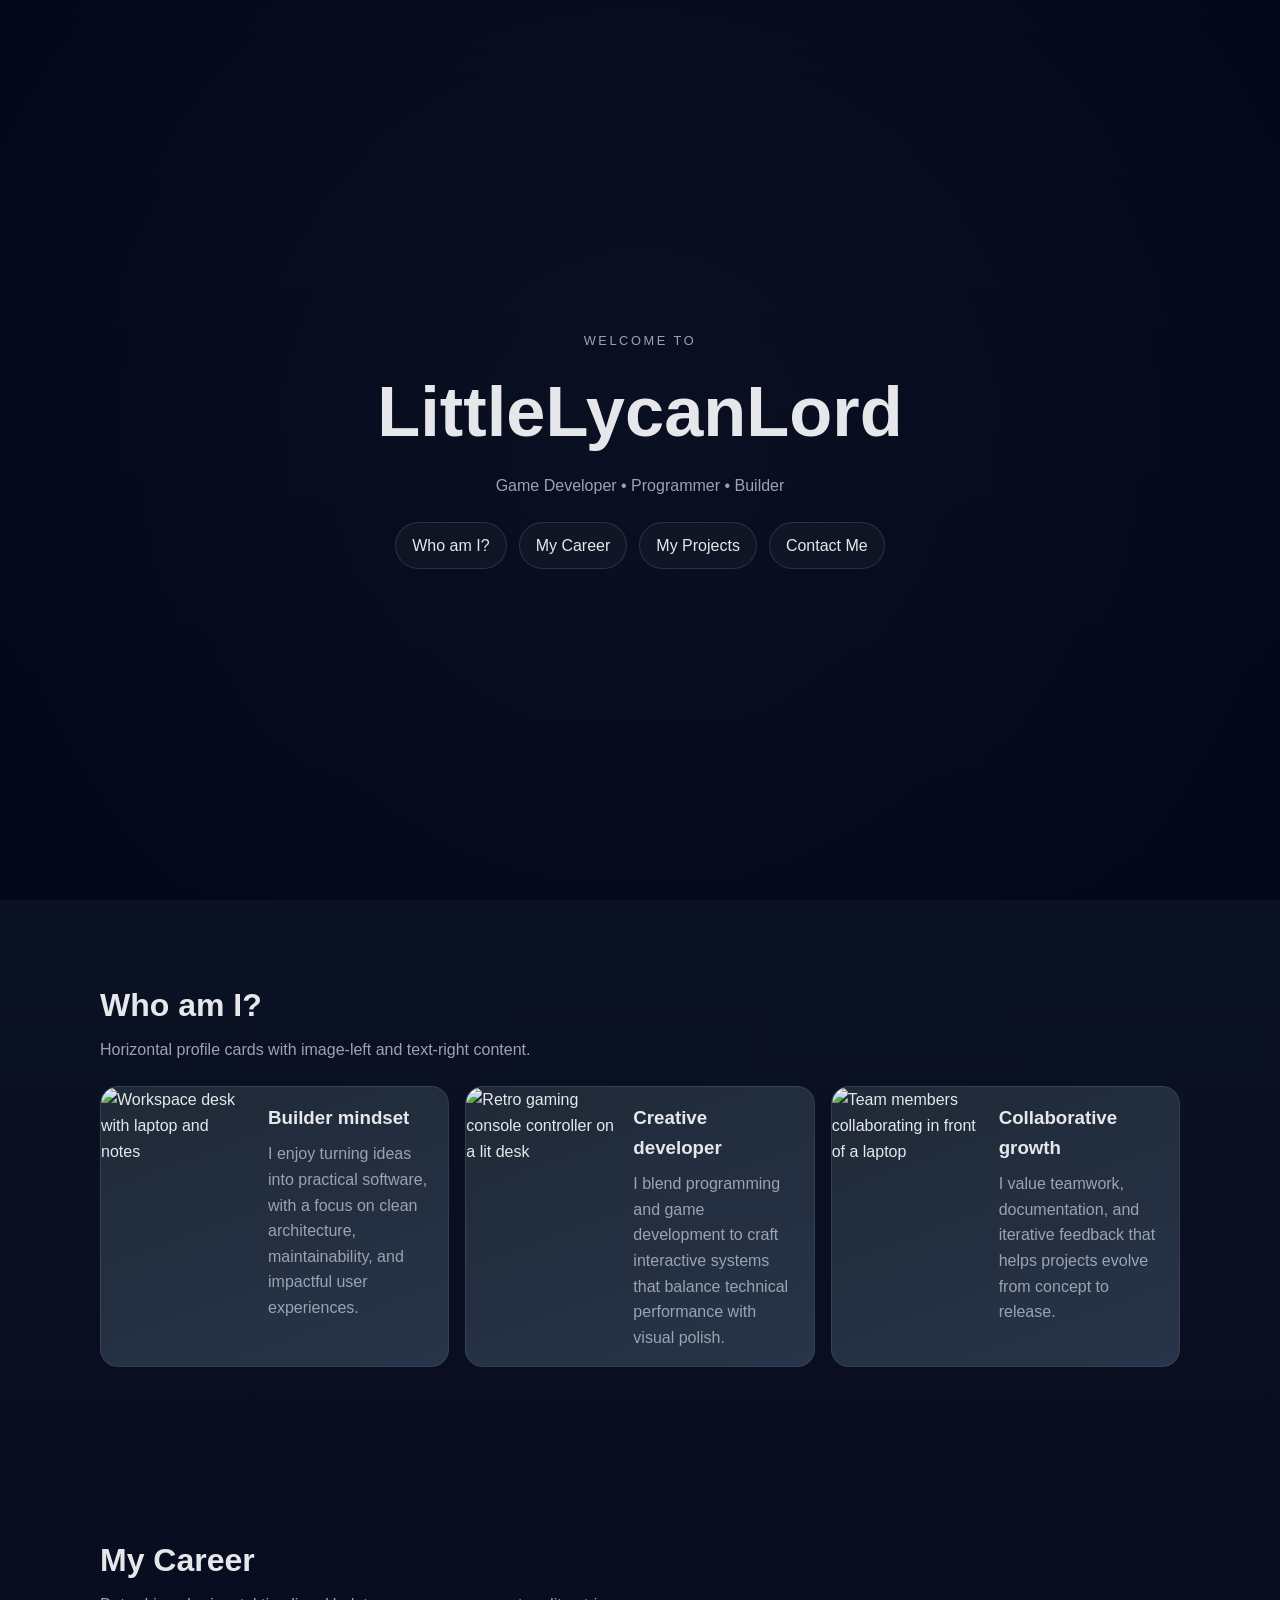
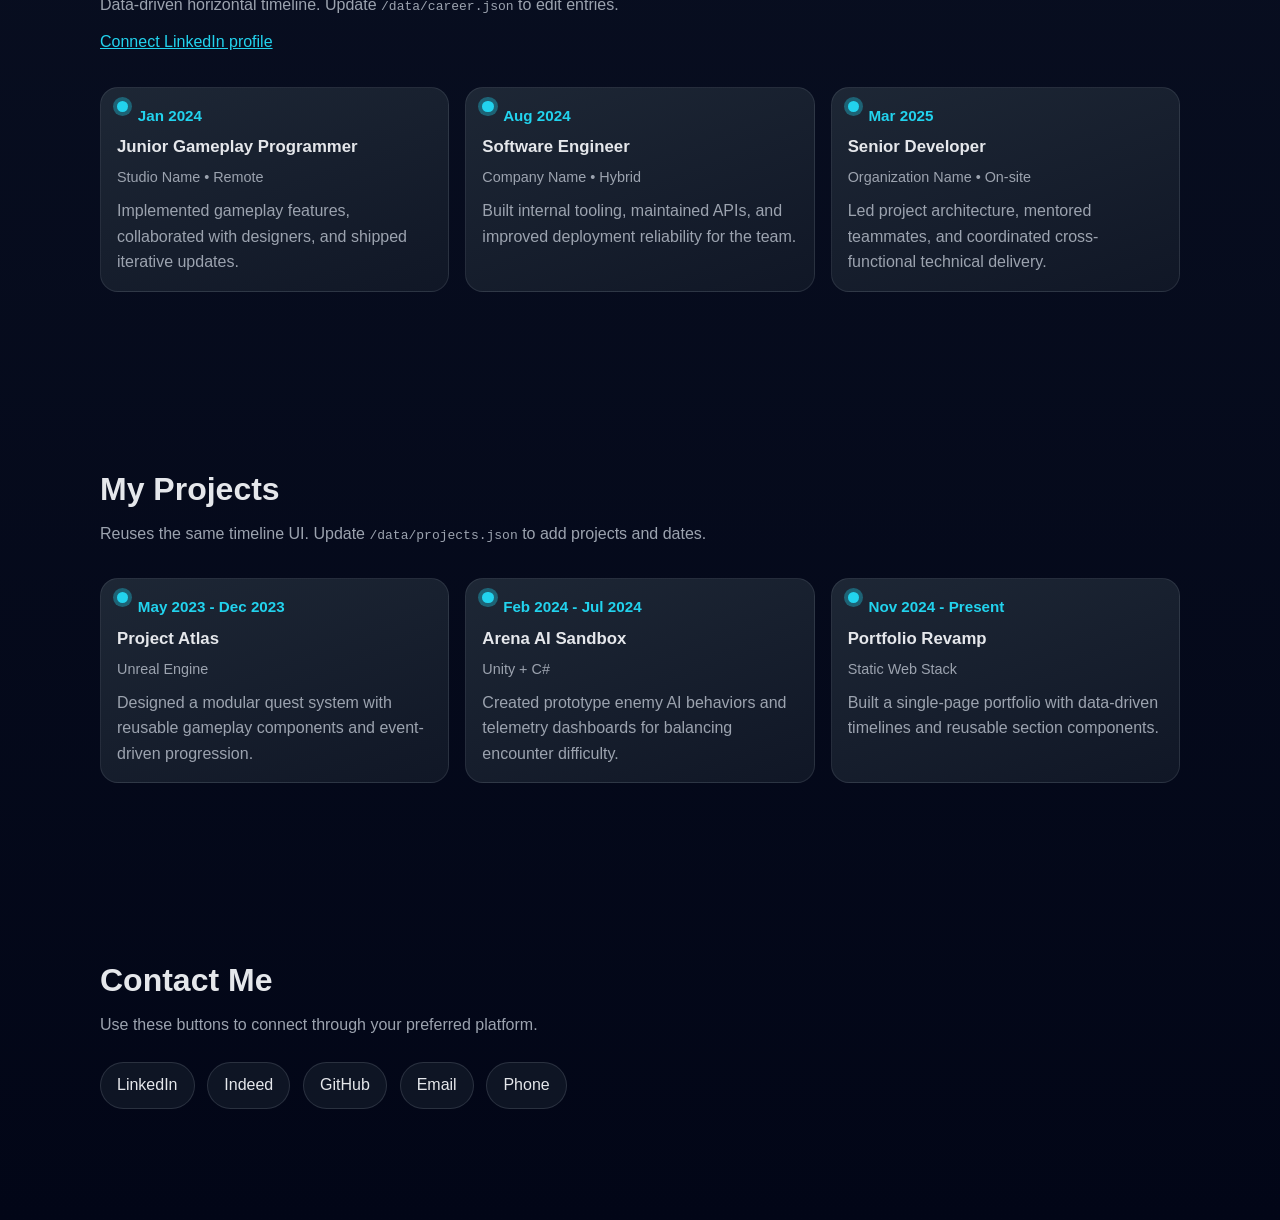
==== index.html @ 2fd3f486 "feat: add single-page portfolio template with timelines Co-authored-by: LittleLycanLord <61232133+Li" ====
<!DOCTYPE html>
<html lang="en">
  <head>
    <meta charset="UTF-8" />
    <meta name="viewport" content="width=device-width, initial-scale=1.0" />
    <meta
      name="description"
      content="Single-page portfolio template for LittleLycanLord."
    />
    <title>LittleLycanLord | Portfolio</title>
    <link rel="stylesheet" href="styles.css" />
  </head>
  <body>
    <a class="skip-link" href="#home">Skip to main content</a>

    <header id="home" class="hero section">
      <div class="hero__overlay"></div>
      <div class="hero__content">
        <p class="hero__intro">Welcome to</p>
        <h1 class="hero__name">LittleLycanLord</h1>
        <p class="hero__tagline">Game Developer • Programmer • Builder</p>
        <nav class="hero__nav" aria-label="Section navigation">
          <a href="#about">Who am I?</a>
          <a href="#career">My Career</a>
          <a href="#projects">My Projects</a>
          <a href="#contact">Contact Me</a>
        </nav>
      </div>
    </header>

    <main>
      <section id="about" class="section">
        <div class="section__heading">
          <h2>Who am I?</h2>
          <p>Horizontal profile cards with image-left and text-right content.</p>
        </div>

        <div class="about-ribbon" aria-label="About me cards">
          <article class="about-card">
            <img
              src="https://images.unsplash.com/photo-1519389950473-47ba0277781c?auto=format&fit=crop&w=800&q=80"
              alt="Workspace desk with laptop and notes"
              loading="lazy"
            />
            <div>
              <h3>Builder mindset</h3>
              <p>
                I enjoy turning ideas into practical software, with a focus on clean
                architecture, maintainability, and impactful user experiences.
              </p>
            </div>
          </article>

          <article class="about-card">
            <img
              src="https://images.unsplash.com/photo-1550745165-9bc0b252726f?auto=format&fit=crop&w=800&q=80"
              alt="Retro gaming console controller on a lit desk"
              loading="lazy"
            />
            <div>
              <h3>Creative developer</h3>
              <p>
                I blend programming and game development to craft interactive systems
                that balance technical performance with visual polish.
              </p>
            </div>
          </article>

          <article class="about-card">
            <img
              src="https://images.unsplash.com/photo-1521737604893-d14cc237f11d?auto=format&fit=crop&w=800&q=80"
              alt="Team members collaborating in front of a laptop"
              loading="lazy"
            />
            <div>
              <h3>Collaborative growth</h3>
              <p>
                I value teamwork, documentation, and iterative feedback that helps
                projects evolve from concept to release.
              </p>
            </div>
          </article>
        </div>
      </section>

      <section id="career" class="section">
        <div class="section__heading">
          <h2>My Career</h2>
          <p>
            Data-driven horizontal timeline. Update
            <code>/data/career.json</code> to edit entries.
          </p>
          <a class="inline-link" href="https://www.linkedin.com/" target="_blank" rel="noopener noreferrer"
            >Connect LinkedIn profile</a
          >
        </div>
        <div
          id="careerTimeline"
          class="timeline"
          role="list"
          aria-label="Career timeline"
        ></div>
      </section>

      <section id="projects" class="section">
        <div class="section__heading">
          <h2>My Projects</h2>
          <p>
            Reuses the same timeline UI. Update
            <code>/data/projects.json</code> to add projects and dates.
          </p>
        </div>
        <div
          id="projectsTimeline"
          class="timeline"
          role="list"
          aria-label="Projects timeline"
        ></div>
      </section>

      <section id="contact" class="section section--contact">
        <div class="section__heading">
          <h2>Contact Me</h2>
          <p>Use these buttons to connect through your preferred platform.</p>
        </div>
        <div class="contact-grid">
          <a href="https://www.linkedin.com/" target="_blank" rel="noopener noreferrer">LinkedIn</a>
          <a href="https://www.indeed.com/" target="_blank" rel="noopener noreferrer">Indeed</a>
          <a href="https://github.com/" target="_blank" rel="noopener noreferrer">GitHub</a>
          <a href="mailto:you@example.com">Email</a>
          <a href="tel:+10000000000">Phone</a>
        </div>
      </section>
    </main>

    <button id="backToTop" class="back-to-top" aria-label="Back to top">
      ↑
    </button>

    <script src="script.js" defer></script>
  </body>
</html>
---- styles.css ----
/* Base tokens and reset */
:root {
  --bg: #0f172a;
  --bg-soft: #111827;
  --surface: #1f2937;
  --surface-soft: #273449;
  --text: #e5e7eb;
  --text-muted: #9ca3af;
  --accent: #22d3ee;
  --accent-strong: #06b6d4;
  --ring: rgba(34, 211, 238, 0.35);
  --radius: 18px;
  --max-width: 1080px;
}

* {
  box-sizing: border-box;
}

html {
  scroll-behavior: smooth;
}

body {
  margin: 0;
  font-family: "Inter", "Segoe UI", Roboto, Helvetica, Arial, sans-serif;
  background: linear-gradient(180deg, var(--bg) 0%, #020617 100%);
  color: var(--text);
  line-height: 1.6;
}

.skip-link {
  position: absolute;
  left: -9999px;
}

.skip-link:focus {
  left: 1rem;
  top: 1rem;
  z-index: 2000;
  background: var(--text);
  color: #000;
  padding: 0.5rem 0.75rem;
  border-radius: 0.5rem;
}

/* Section shell */
.section {
  width: min(100% - 2rem, var(--max-width));
  margin-inline: auto;
  padding: 5rem 0;
}

.section__heading {
  margin-bottom: 1.5rem;
}

.section__heading h2 {
  margin: 0 0 0.35rem;
  font-size: clamp(1.75rem, 2.5vw, 2.2rem);
}

.section__heading p {
  margin: 0;
  color: var(--text-muted);
}

.inline-link {
  display: inline-block;
  margin-top: 0.7rem;
  color: var(--accent);
}

/* Home / banner */
.hero {
  min-height: 100vh;
  width: 100%;
  max-width: none;
  position: relative;
  display: grid;
  place-items: center;
  text-align: center;
  padding: 0;
  isolation: isolate;
  overflow: hidden;
}

.hero::before {
  content: "";
  position: absolute;
  inset: 0;
  background: url("https://images.unsplash.com/photo-1518773553398-650c184e0bb3?auto=format&fit=crop&w=1920&q=80")
    center/cover no-repeat;
  transform: scale(1.05);
}

.hero__overlay {
  position: absolute;
  inset: 0;
  background: radial-gradient(circle at center, rgba(2, 6, 23, 0.3), rgba(2, 6, 23, 0.9));
}

.hero__content {
  position: relative;
  z-index: 1;
  padding: 2rem;
}

.hero__intro {
  margin: 0;
  color: var(--text-muted);
  text-transform: uppercase;
  letter-spacing: 0.2em;
  font-size: 0.8rem;
}

.hero__name {
  margin: 0.3rem 0 0.25rem;
  font-size: clamp(2.5rem, 6vw, 4.4rem);
}

.hero__tagline {
  margin: 0 0 1.5rem;
  color: var(--text-muted);
}

.hero__nav {
  display: flex;
  flex-wrap: wrap;
  justify-content: center;
  gap: 0.75rem;
}

.hero__nav a,
.contact-grid a {
  text-decoration: none;
  color: var(--text);
  background: rgba(17, 24, 39, 0.85);
  border: 1px solid rgba(156, 163, 175, 0.2);
  border-radius: 999px;
  padding: 0.6rem 1rem;
  transition: 180ms ease;
}

.hero__nav a:hover,
.hero__nav a:focus-visible,
.contact-grid a:hover,
.contact-grid a:focus-visible {
  border-color: var(--accent);
  transform: translateY(-1px);
  box-shadow: 0 0 0 4px var(--ring);
  outline: none;
}

/* Horizontal ribbon cards */
.about-ribbon {
  display: grid;
  grid-auto-flow: column;
  grid-auto-columns: minmax(280px, 1fr);
  gap: 1rem;
  overflow-x: auto;
  padding-bottom: 0.5rem;
  scroll-snap-type: x mandatory;
}

.about-card {
  scroll-snap-align: start;
  display: grid;
  grid-template-columns: 1fr 1.3fr;
  min-height: 220px;
  background: linear-gradient(160deg, var(--surface), var(--surface-soft));
  border-radius: var(--radius);
  border: 1px solid rgba(156, 163, 175, 0.15);
  overflow: hidden;
}

.about-card img {
  width: 100%;
  height: 100%;
  object-fit: cover;
}

.about-card div {
  padding: 1rem;
}

.about-card h3 {
  margin: 0 0 0.5rem;
}

.about-card p {
  margin: 0;
  color: var(--text-muted);
}

/* Shared timeline */
.timeline {
  display: grid;
  grid-auto-flow: column;
  grid-auto-columns: minmax(240px, 1fr);
  gap: 1rem;
  overflow-x: auto;
  padding: 0.5rem 0 0.75rem;
}

.timeline-item {
  position: relative;
  background: linear-gradient(160deg, rgba(31, 41, 55, 0.95), rgba(17, 24, 39, 0.95));
  border: 1px solid rgba(156, 163, 175, 0.15);
  border-radius: var(--radius);
  padding: 1rem;
}

.timeline-item::before {
  content: "";
  position: absolute;
  left: 1rem;
  top: 0.8rem;
  width: 0.7rem;
  height: 0.7rem;
  border-radius: 50%;
  background: var(--accent);
  box-shadow: 0 0 0 4px var(--ring);
}

.timeline-date {
  color: var(--accent);
  margin: 0 0 0.4rem;
  padding-left: 1.3rem;
  font-weight: 600;
  font-size: 0.95rem;
}

.timeline-title {
  margin: 0;
  font-size: 1.05rem;
}

.timeline-subtitle {
  margin: 0.3rem 0 0.55rem;
  color: var(--text-muted);
  font-size: 0.9rem;
}

.timeline-description {
  margin: 0;
  color: var(--text-muted);
}

/* Contact */
.section--contact {
  padding-bottom: 7rem;
}

.contact-grid {
  display: flex;
  flex-wrap: wrap;
  gap: 0.8rem;
}

/* Floating back-to-top button */
.back-to-top {
  position: fixed;
  right: 1.2rem;
  bottom: 1.2rem;
  width: 2.8rem;
  height: 2.8rem;
  border: 0;
  border-radius: 999px;
  background: var(--accent);
  color: #06202b;
  font-size: 1.2rem;
  font-weight: 700;
  cursor: pointer;
  display: none;
  box-shadow: 0 8px 22px rgba(0, 0, 0, 0.35);
}

.back-to-top.is-visible {
  display: inline-grid;
  place-items: center;
}

.back-to-top:focus-visible {
  outline: 3px solid var(--text);
  outline-offset: 2px;
}

@media (max-width: 700px) {
  .about-card {
    grid-template-columns: 1fr;
  }

  .about-card img {
    max-height: 160px;
  }
}
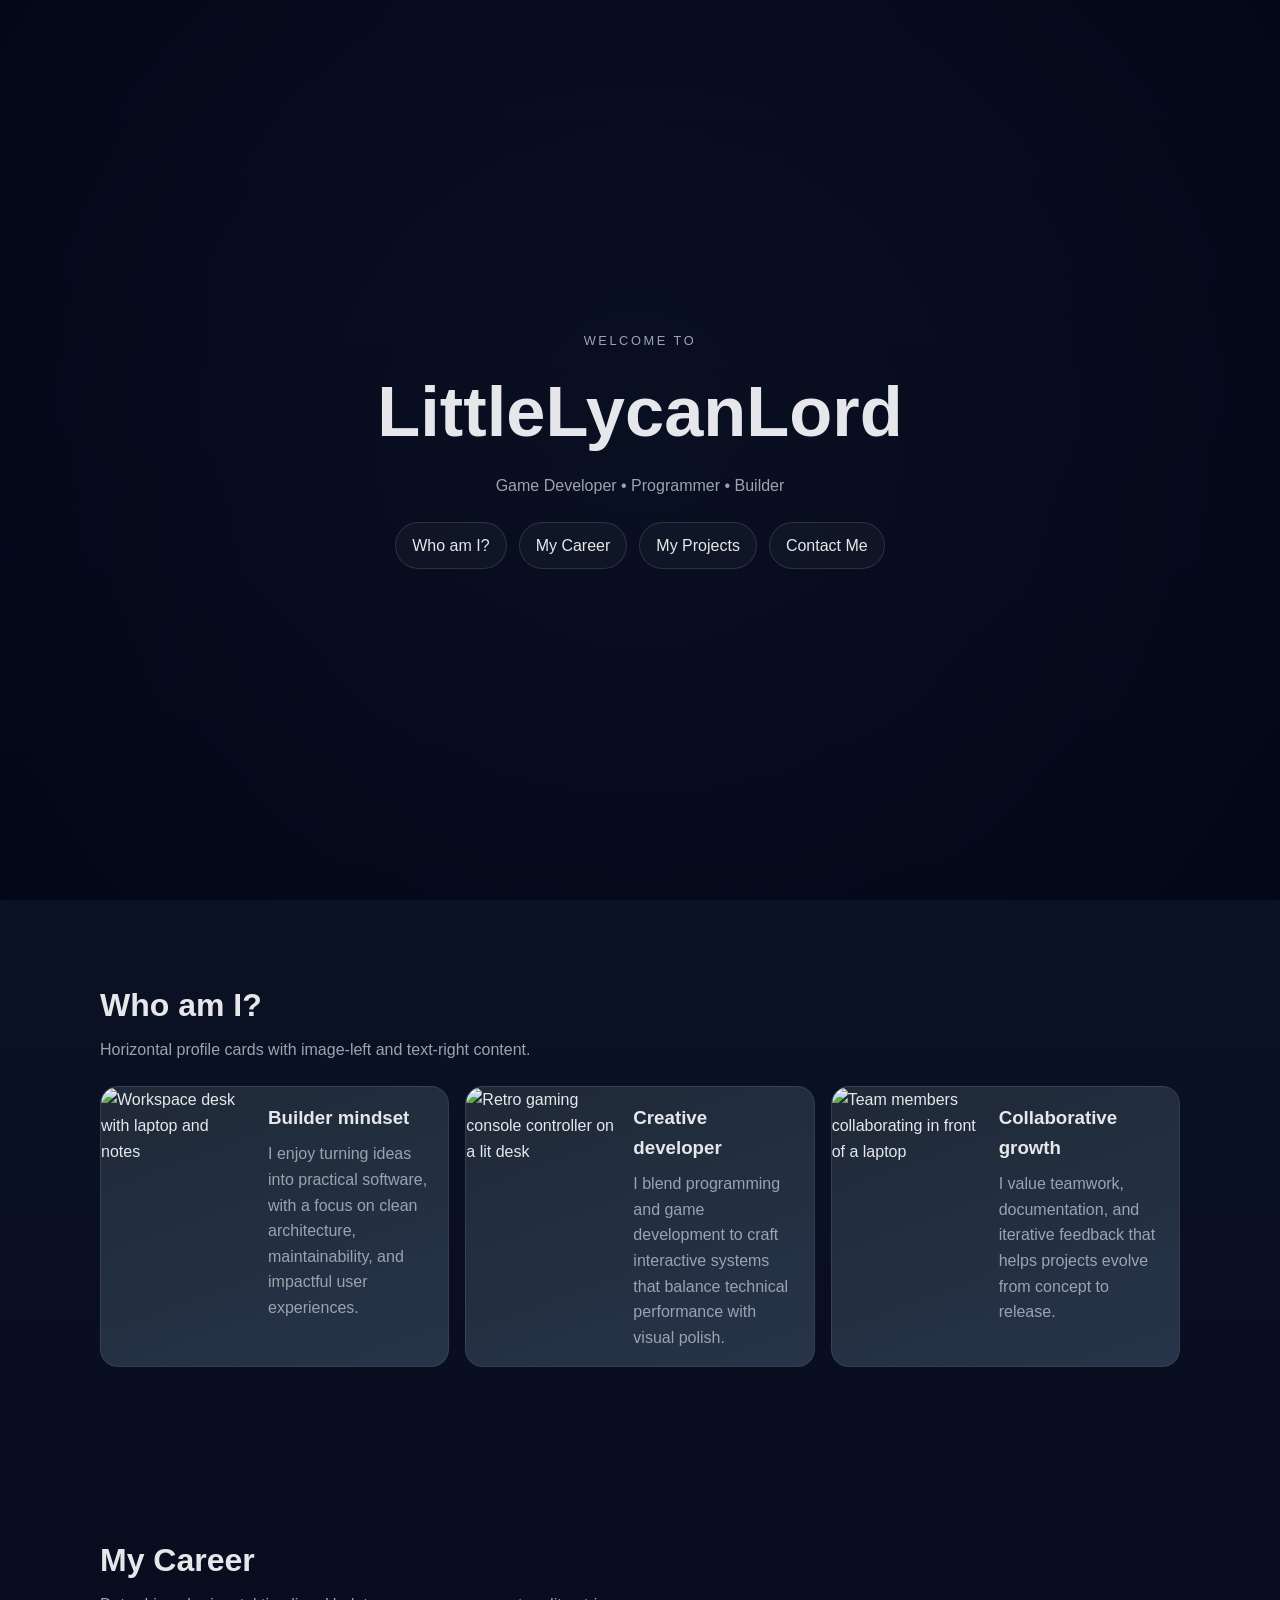
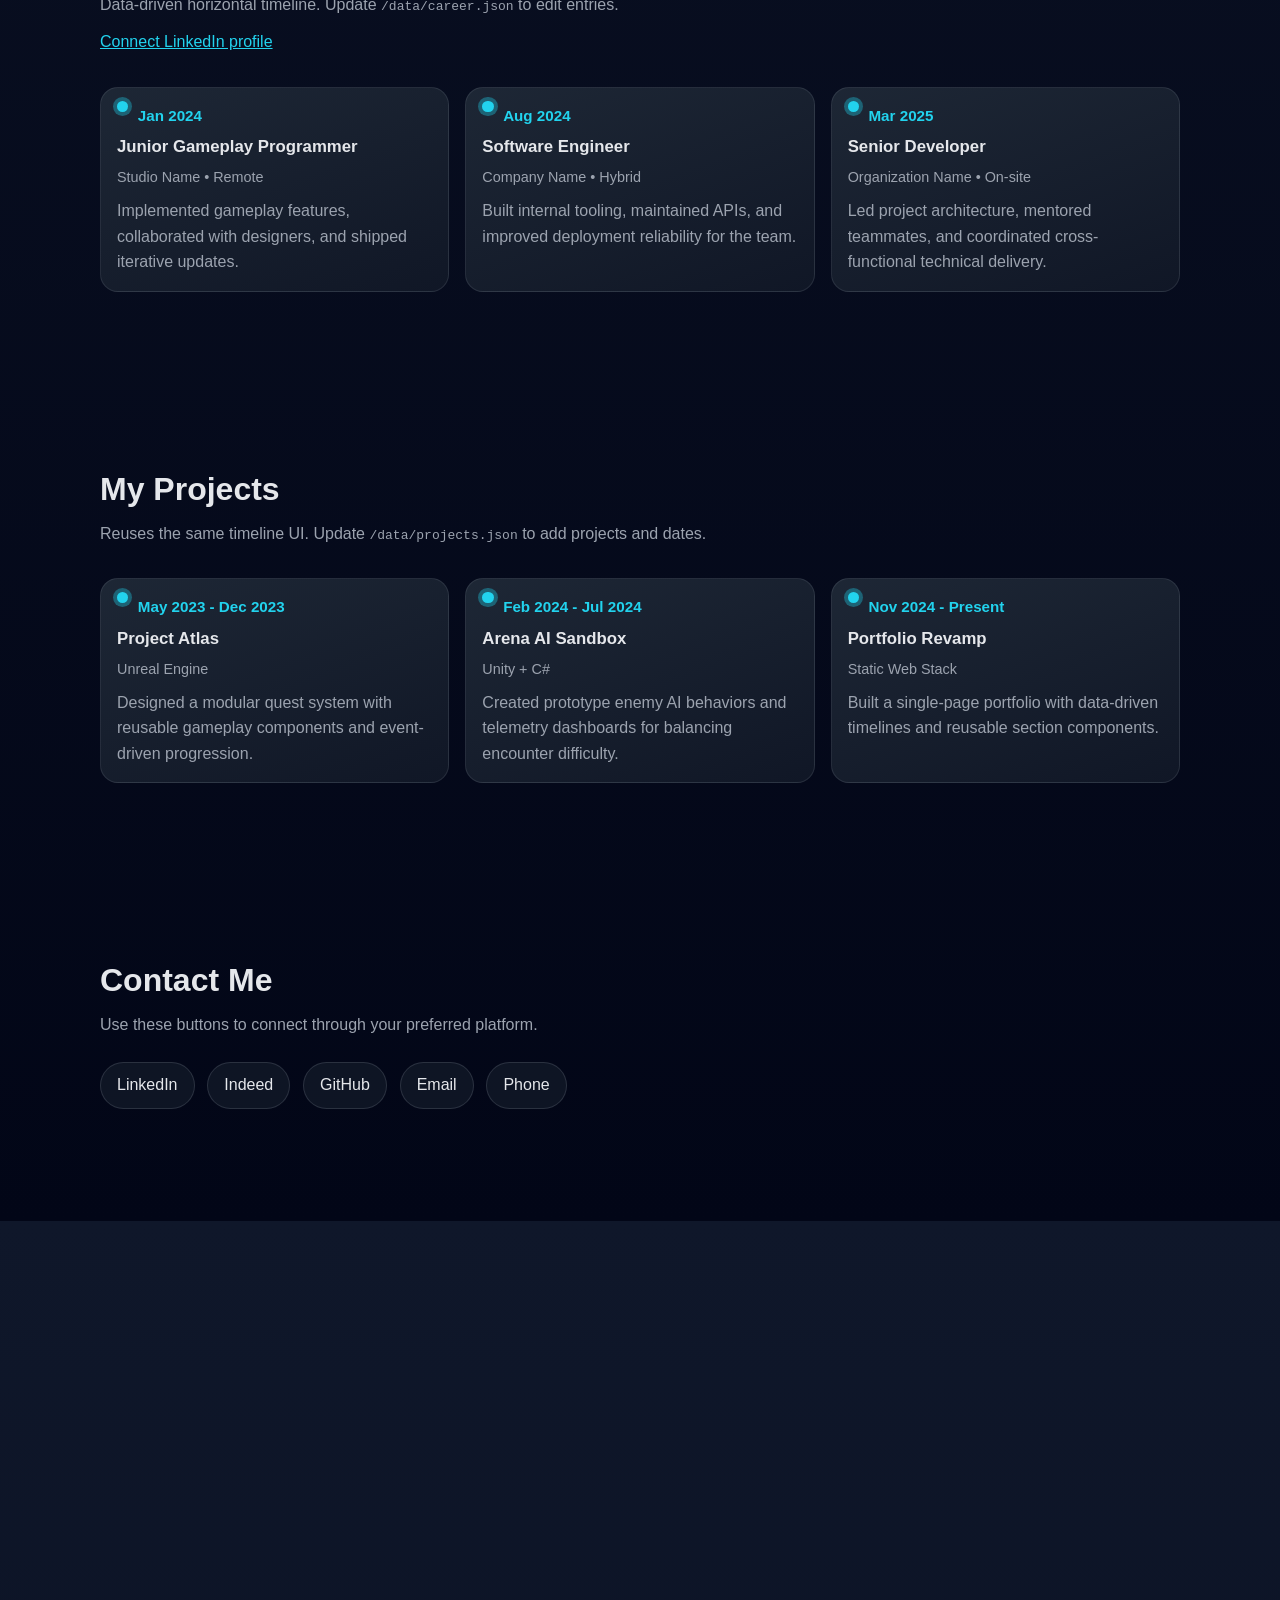
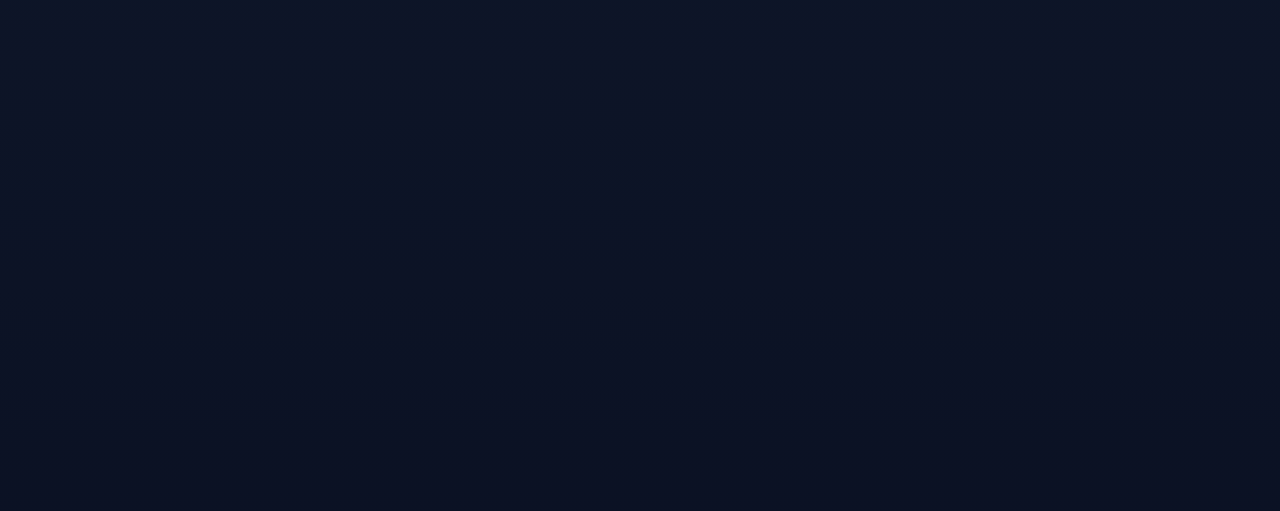
==== commit 18c1bc47: "Lightbox Implementation #0.1" ====
--- a/index.html
+++ b/index.html
@@ -137,6 +137,17 @@
       ↑
     </button>
 
+    <dialog id="lightbox" class="lightbox" aria-modal="true" role="dialog">
+      <div class="lightbox__inner" role="document">
+        <button class="lightbox__close" aria-label="Close (Esc)">×</button>
+        <button class="lightbox__nav lightbox__nav--prev" aria-label="Previous image">‹</button>
+        <div class="lightbox__stage">
+          <img src="" alt="" class="lightbox__img" />
+        </div>
+        <button class="lightbox__nav lightbox__nav--next" aria-label="Next image">›</button>
+      </div>
+    </dialog>
+
     <script src="script.js" defer></script>
   </body>
 </html>
--- a/styles.css
+++ b/styles.css
@@ -295,3 +295,112 @@
     max-height: 160px;
   }
 }
+
+/* Lightbox dialog */
+.lightbox {
+  border: none;
+  padding: 0;
+  background: transparent;
+  display: grid;
+  place-items: center;
+  width: 100%;
+  max-width: 100vw;
+  height: 100%;
+  transition: opacity 220ms ease, transform 220ms ease;
+  opacity: 0;
+  transform: scale(0.98);
+}
+
+/* Dialog open state uses attribute selectors */
+.lightbox[open] {
+  opacity: 1;
+  transform: scale(1);
+}
+
+.lightbox::backdrop {
+  background: rgba(0, 0, 0, 0.72);
+  backdrop-filter: blur(6px);
+}
+
+.lightbox__inner {
+  position: relative;
+  width: min(90vw, 1100px);
+  max-height: 86vh;
+  padding: 0.75rem;
+  display: grid;
+  grid-template-columns: 56px 1fr 56px;
+  align-items: center;
+  gap: 0.5rem;
+  background: linear-gradient(180deg, rgba(6, 8, 14, 0.65), rgba(8, 12, 18, 0.85));
+  border-radius: 12px;
+  box-shadow: 0 18px 60px rgba(2, 6, 23, 0.7);
+}
+
+.lightbox__stage {
+  grid-column: 2/3;
+  display: grid;
+  place-items: center;
+  overflow: hidden;
+}
+
+.lightbox__img {
+  max-width: 100%;
+  max-height: 82vh;
+  object-fit: contain;
+  border-radius: 6px;
+  transition: opacity 200ms ease, transform 200ms ease;
+  transform-origin: center center;
+}
+
+/* Navigation & close buttons */
+.lightbox__nav,
+.lightbox__close {
+  background: rgba(0, 0, 0, 0.5);
+  color: var(--text);
+  border: 1px solid rgba(255,255,255,0.06);
+  width: 44px;
+  height: 44px;
+  border-radius: 8px;
+  display: inline-grid;
+  place-items: center;
+  cursor: pointer;
+  font-size: 1.6rem;
+}
+
+.lightbox__close {
+  position: absolute;
+  right: 0.75rem;
+  top: 0.5rem;
+  width: 36px;
+  height: 36px;
+  z-index: 2;
+  grid-column: 3/4;
+}
+
+.lightbox__nav--prev {
+  grid-column: 1/2;
+}
+
+.lightbox__nav--next {
+  grid-column: 3/4;
+}
+
+.lightbox__nav:focus,
+.lightbox__close:focus {
+  outline: 3px solid var(--ring);
+  outline-offset: 3px;
+}
+
+@media (max-width: 700px) {
+  .lightbox__inner {
+    grid-template-columns: 40px 1fr 40px;
+    padding: 0.5rem;
+  }
+
+  .lightbox__nav,
+  .lightbox__close {
+    width: 36px;
+    height: 36px;
+    font-size: 1.2rem;
+  }
+}
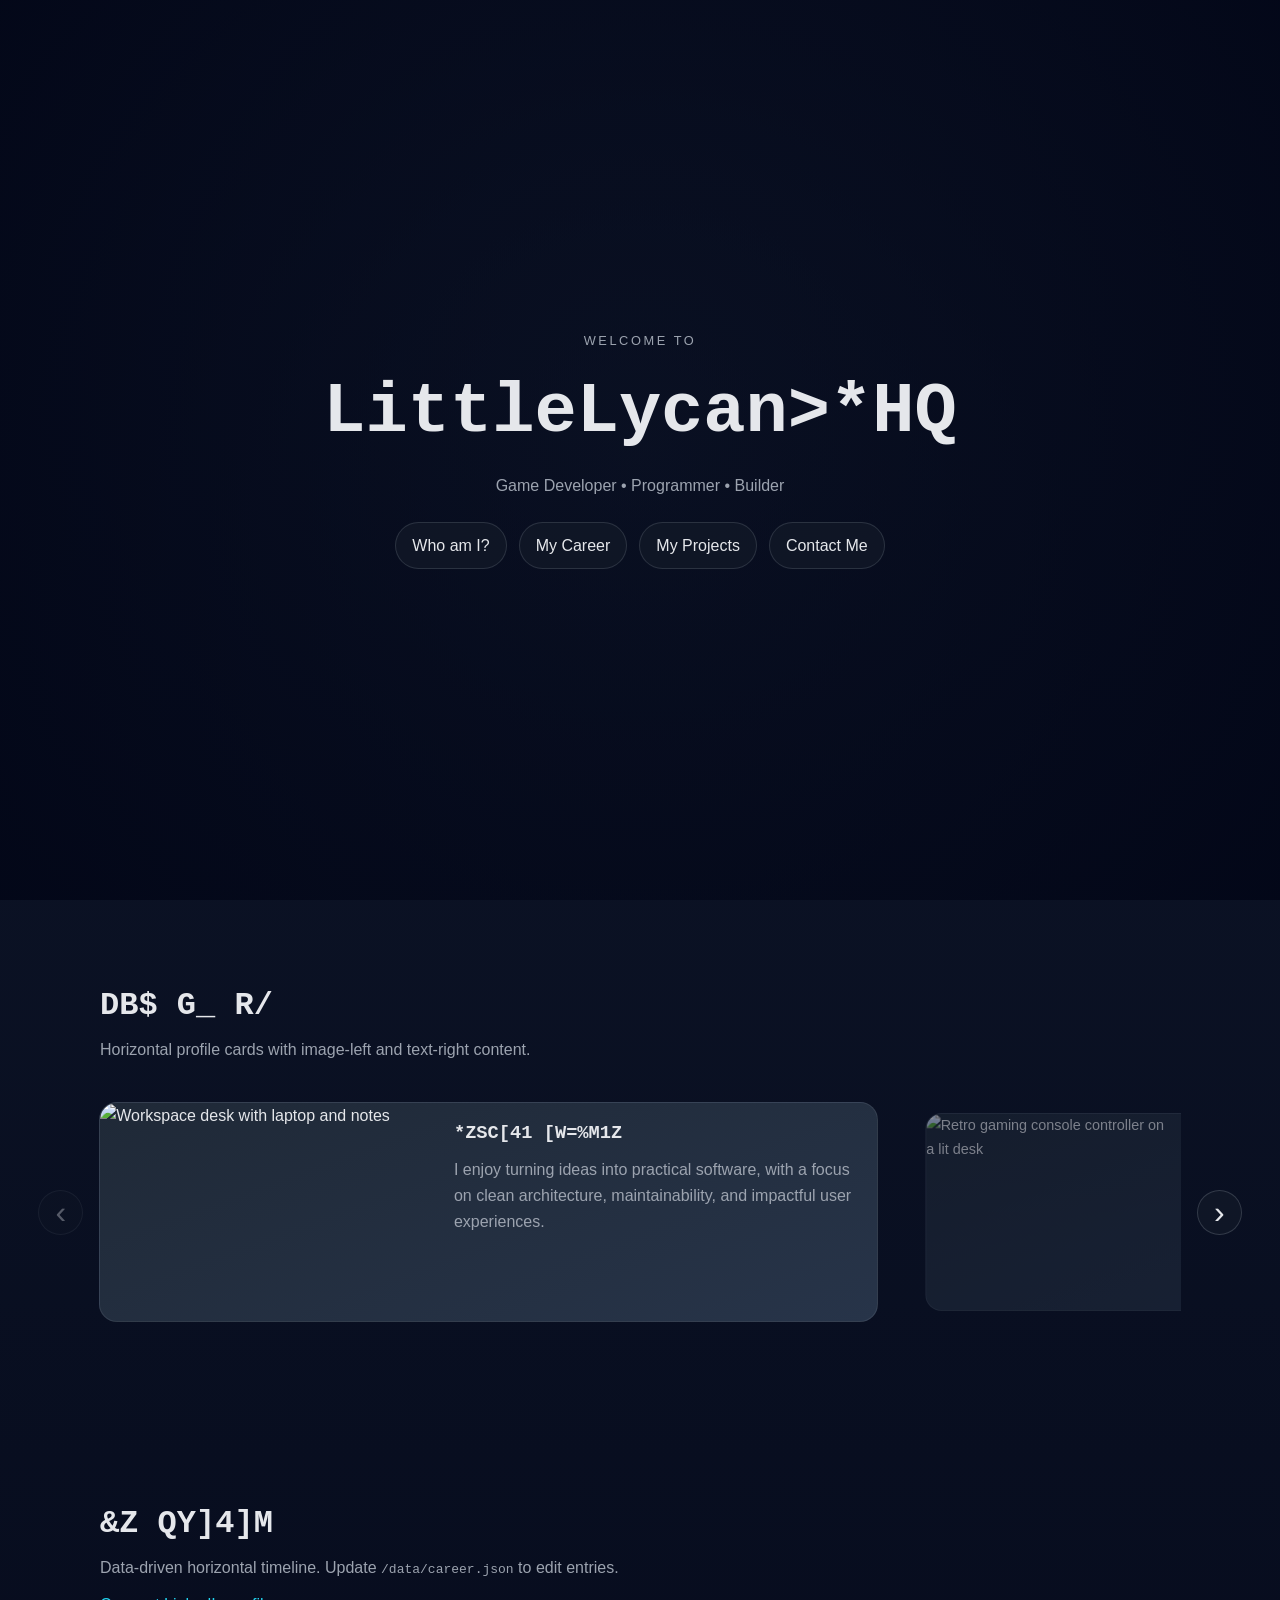
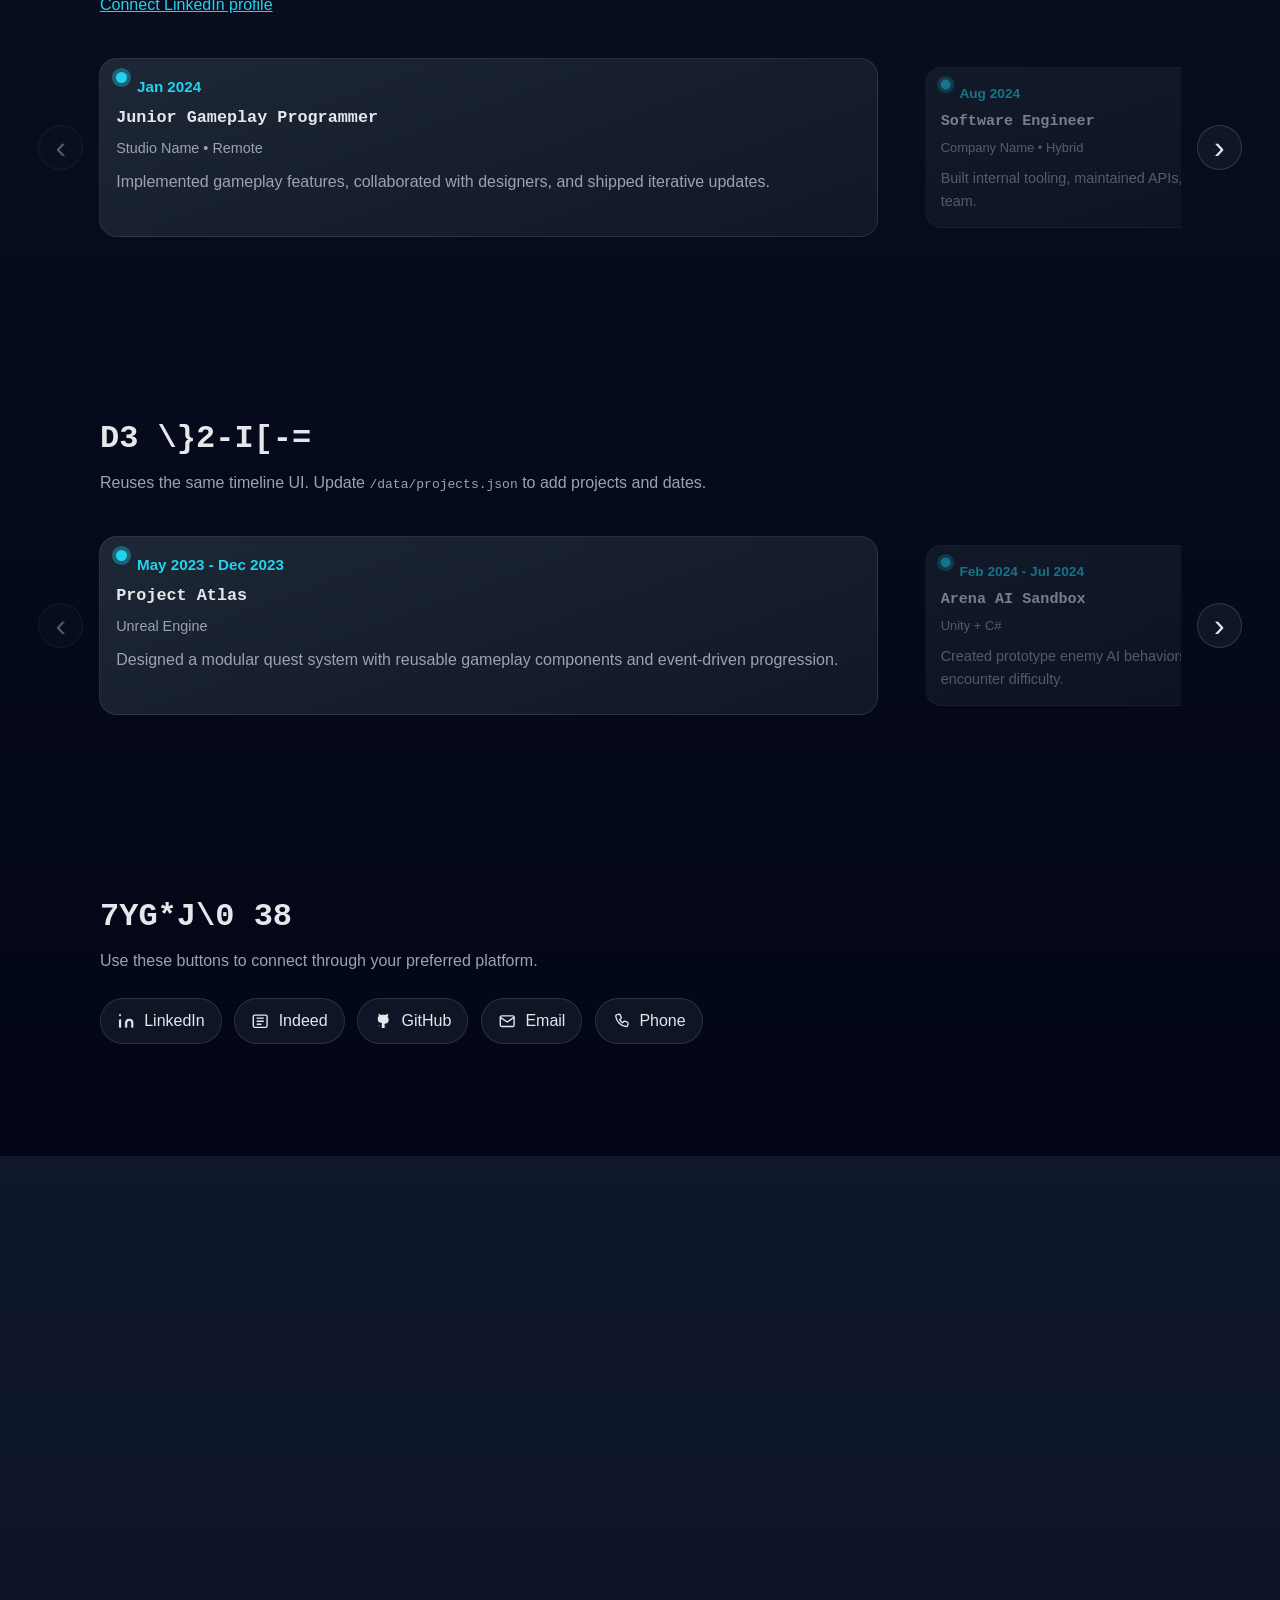
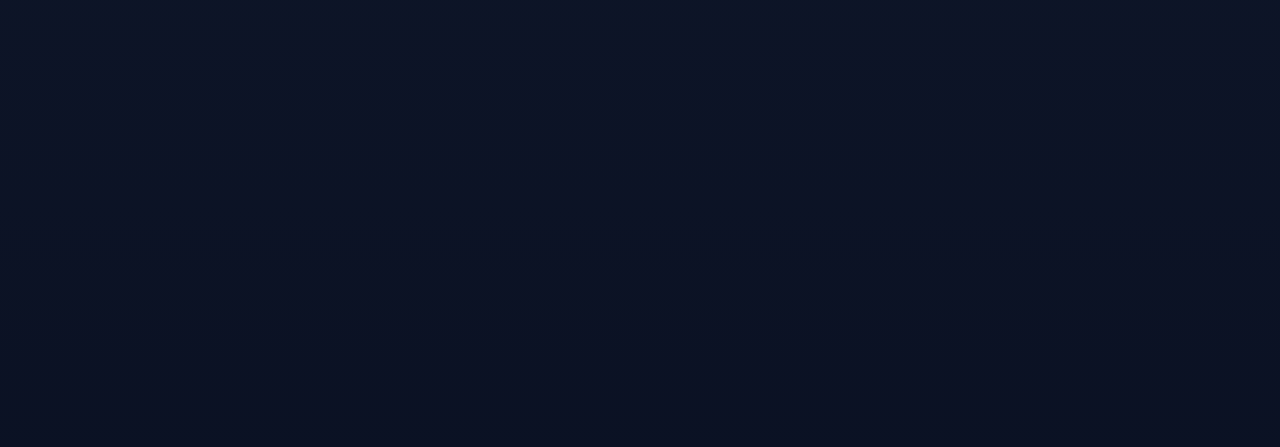
==== commit f5d9b980: "9/8/2026" ====
--- a/index.html
+++ b/index.html
@@ -35,8 +35,10 @@
           <p>Horizontal profile cards with image-left and text-right content.</p>
         </div>
 
-        <div class="about-ribbon" aria-label="About me cards">
-          <article class="about-card">
+        <div class="gallery-carousel" data-gallery-carousel aria-label="About me cards">
+          <button class="gallery-carousel__button gallery-carousel__button--prev" type="button" aria-label="Previous about me entry">‹</button>
+          <div class="about-ribbon gallery-carousel__track">
+            <article class="about-card gallery-carousel__item">
             <img
               src="https://images.unsplash.com/photo-1519389950473-47ba0277781c?auto=format&fit=crop&w=800&q=80"
               alt="Workspace desk with laptop and notes"
@@ -49,9 +51,9 @@
                 architecture, maintainability, and impactful user experiences.
               </p>
             </div>
-          </article>
+            </article>
 
-          <article class="about-card">
+            <article class="about-card gallery-carousel__item">
             <img
               src="https://images.unsplash.com/photo-1550745165-9bc0b252726f?auto=format&fit=crop&w=800&q=80"
               alt="Retro gaming console controller on a lit desk"
@@ -64,9 +66,9 @@
                 that balance technical performance with visual polish.
               </p>
             </div>
-          </article>
+            </article>
 
-          <article class="about-card">
+            <article class="about-card gallery-carousel__item">
             <img
               src="https://images.unsplash.com/photo-1521737604893-d14cc237f11d?auto=format&fit=crop&w=800&q=80"
               alt="Team members collaborating in front of a laptop"
@@ -79,7 +81,9 @@
                 projects evolve from concept to release.
               </p>
             </div>
-          </article>
+            </article>
+          </div>
+          <button class="gallery-carousel__button gallery-carousel__button--next" type="button" aria-label="Next about me entry">›</button>
         </div>
       </section>
 
@@ -94,12 +98,16 @@
             >Connect LinkedIn profile</a
           >
         </div>
-        <div
-          id="careerTimeline"
-          class="timeline"
-          role="list"
-          aria-label="Career timeline"
-        ></div>
+        <div class="gallery-carousel" data-gallery-carousel>
+          <button class="gallery-carousel__button gallery-carousel__button--prev" type="button" aria-label="Previous career entry">‹</button>
+          <div
+            id="careerTimeline"
+            class="timeline gallery-carousel__track"
+            role="list"
+            aria-label="Career timeline"
+          ></div>
+          <button class="gallery-carousel__button gallery-carousel__button--next" type="button" aria-label="Next career entry">›</button>
+        </div>
       </section>
 
       <section id="projects" class="section">
@@ -110,12 +118,16 @@
             <code>/data/projects.json</code> to add projects and dates.
           </p>
         </div>
-        <div
-          id="projectsTimeline"
-          class="timeline"
-          role="list"
-          aria-label="Projects timeline"
-        ></div>
+        <div class="gallery-carousel" data-gallery-carousel>
+          <button class="gallery-carousel__button gallery-carousel__button--prev" type="button" aria-label="Previous project">‹</button>
+          <div
+            id="projectsTimeline"
+            class="timeline gallery-carousel__track"
+            role="list"
+            aria-label="Projects timeline"
+          ></div>
+          <button class="gallery-carousel__button gallery-carousel__button--next" type="button" aria-label="Next project">›</button>
+        </div>
       </section>
 
       <section id="contact" class="section section--contact">
@@ -124,11 +136,40 @@
           <p>Use these buttons to connect through your preferred platform.</p>
         </div>
         <div class="contact-grid">
-          <a href="https://www.linkedin.com/" target="_blank" rel="noopener noreferrer">LinkedIn</a>
-          <a href="https://www.indeed.com/" target="_blank" rel="noopener noreferrer">Indeed</a>
-          <a href="https://github.com/" target="_blank" rel="noopener noreferrer">GitHub</a>
-          <a href="mailto:you@example.com">Email</a>
-          <a href="tel:+10000000000">Phone</a>
+          <a href="https://www.linkedin.com/" target="_blank" rel="noopener noreferrer">
+            <svg class="contact-grid__icon" viewBox="0 0 24 24" aria-hidden="true">
+              <path d="M16 8a6 6 0 0 1 6 6v7h-4v-7a2 2 0 0 0-4 0v7h-4v-7a6 6 0 0 1 6-6Z" />
+              <rect x="2" y="9" width="4" height="12" rx="1" />
+              <circle cx="4" cy="4" r="2" />
+            </svg>
+            <span>LinkedIn</span>
+          </a>
+          <a href="https://www.indeed.com/" target="_blank" rel="noopener noreferrer">
+            <svg class="contact-grid__icon" viewBox="0 0 24 24" aria-hidden="true">
+              <rect x="3" y="4" width="18" height="16" rx="2" />
+              <path d="M8 8h8M8 12h8M8 16h5" />
+            </svg>
+            <span>Indeed</span>
+          </a>
+          <a href="https://github.com/" target="_blank" rel="noopener noreferrer">
+            <svg class="contact-grid__icon" viewBox="0 0 24 24" aria-hidden="true">
+              <path d="M9 19c-4 1.5-4-2-5.5-2m11 4v-3.1c0-1 .1-1.4-.5-2 2.8-.3 5.7-1.4 5.7-6.1a4.8 4.8 0 0 0-1.3-3.4A4.5 4.5 0 0 0 18.3 2S17.2 1.7 15 3.2a13.6 13.6 0 0 0-6 0C6.8 1.7 5.7 2 5.7 2a4.5 4.5 0 0 0-.1 3.3 4.8 4.8 0 0 0-1.3 3.4c0 4.7 2.9 5.8 5.7 6.1-.6.6-.6 1.1-.5 2V21" />
+            </svg>
+            <span>GitHub</span>
+          </a>
+          <a href="mailto:you@example.com">
+            <svg class="contact-grid__icon" viewBox="0 0 24 24" aria-hidden="true">
+              <rect x="3" y="5" width="18" height="14" rx="2" />
+              <path d="m3 7 9 6 9-6" />
+            </svg>
+            <span>Email</span>
+          </a>
+          <a href="tel:+10000000000">
+            <svg class="contact-grid__icon" viewBox="0 0 24 24" aria-hidden="true">
+              <path d="M6.6 3.5 8.7 3a2 2 0 0 1 2.2 1.1l1 2.4a2 2 0 0 1-.4 2.2L10 10.2a14 14 0 0 0 3.8 3.8l1.5-1.5a2 2 0 0 1 2.2-.4l2.4 1a2 2 0 0 1 1.1 2.2l-.5 2.1a2 2 0 0 1-2 1.6A15.5 15.5 0 0 1 4.9 5.5a2 2 0 0 1 1.7-2Z" />
+            </svg>
+            <span>Phone</span>
+          </a>
         </div>
       </section>
     </main>
--- a/styles.css
+++ b/styles.css
@@ -19,6 +19,7 @@
 
 html {
   scroll-behavior: smooth;
+  overflow-x: clip;
 }
 
 body {
@@ -27,6 +28,12 @@
   background: linear-gradient(180deg, var(--bg) 0%, #020617 100%);
   color: var(--text);
   line-height: 1.6;
+  overflow-x: clip;
+}
+
+body.lightbox-open,
+html.lightbox-open {
+  overflow: hidden;
 }
 
 .skip-link {
@@ -58,6 +65,18 @@
 .section__heading h2 {
   margin: 0 0 0.35rem;
   font-size: clamp(1.75rem, 2.5vw, 2.2rem);
+}
+
+.decode-heading {
+  font-family: ui-monospace, SFMono-Regular, Menlo, Monaco, Consolas, "Liberation Mono",
+    "Courier New", monospace;
+  font-variant-numeric: tabular-nums;
+}
+
+.decode-heading__text {
+  display: inline-block;
+  min-width: 1ch;
+  white-space: pre;
 }
 
 .section__heading p {
@@ -152,15 +171,73 @@
   outline: none;
 }
 
+/* Shared gallery carousel */
+.gallery-carousel {
+  display: grid;
+  grid-template-columns: auto minmax(0, 1fr) auto;
+  align-items: center;
+  gap: clamp(0.35rem, 2vw, 1rem);
+  width: 100vw;
+  margin-left: calc((100% - 100vw) / 2);
+  padding-inline: clamp(0.5rem, 3vw, 2.5rem);
+}
+
+.gallery-carousel__track {
+  display: flex;
+  align-items: stretch;
+  gap: 1rem;
+  min-width: 0;
+  overflow: hidden;
+  padding: 1rem 0;
+  scroll-behavior: smooth;
+}
+
+.gallery-carousel__item {
+  flex: 0 0 min(58%, 720px);
+  opacity: 0.52;
+  transform: scale(0.9);
+  transform-origin: center;
+  transition: opacity 260ms ease, transform 260ms ease, flex-basis 260ms ease;
+}
+
+.gallery-carousel__item.is-selected {
+  flex-basis: min(72%, 900px);
+  opacity: 1;
+  transform: scale(1);
+  z-index: 1;
+}
+
+.gallery-carousel__button {
+  width: 2.8rem;
+  height: 2.8rem;
+  border: 1px solid rgba(156, 163, 175, 0.25);
+  border-radius: 999px;
+  background: rgba(17, 24, 39, 0.9);
+  color: var(--text);
+  cursor: pointer;
+  font-size: 2rem;
+  line-height: 1;
+  display: grid;
+  place-items: center;
+  transition: border-color 180ms ease, transform 180ms ease, opacity 180ms ease;
+}
+
+.gallery-carousel__button:hover,
+.gallery-carousel__button:focus-visible {
+  border-color: var(--accent);
+  transform: scale(1.06);
+  outline: none;
+}
+
+.gallery-carousel__button:disabled {
+  opacity: 0.35;
+  cursor: default;
+  transform: none;
+}
+
 /* Horizontal ribbon cards */
 .about-ribbon {
-  display: grid;
-  grid-auto-flow: column;
-  grid-auto-columns: minmax(280px, 1fr);
-  gap: 1rem;
-  overflow-x: auto;
-  padding-bottom: 0.5rem;
-  scroll-snap-type: x mandatory;
+  scroll-snap-type: none;
 }
 
 .about-card {
@@ -195,12 +272,7 @@
 
 /* Shared timeline */
 .timeline {
-  display: grid;
-  grid-auto-flow: column;
-  grid-auto-columns: minmax(240px, 1fr);
-  gap: 1rem;
-  overflow-x: auto;
-  padding: 0.5rem 0 0.75rem;
+  padding: 1rem 0;
 }
 
 .timeline-item {
@@ -256,6 +328,30 @@
   display: flex;
   flex-wrap: wrap;
   gap: 0.8rem;
+}
+
+.contact-grid a {
+  display: inline-flex;
+  align-items: center;
+  gap: 0.55rem;
+}
+
+.contact-grid__icon {
+  width: 1.15rem;
+  height: 1.15rem;
+  flex: 0 0 auto;
+  fill: none;
+  stroke: currentColor;
+  stroke-linecap: round;
+  stroke-linejoin: round;
+  stroke-width: 1.8;
+}
+
+.contact-grid a:first-child .contact-grid__icon,
+.contact-grid a:nth-child(3) .contact-grid__icon {
+  fill: currentColor;
+  stroke: var(--bg);
+  stroke-width: 1.2;
 }
 
 /* Floating back-to-top button */
@@ -287,6 +383,34 @@
 }
 
 @media (max-width: 700px) {
+  .gallery-carousel {
+    gap: 0.25rem;
+  }
+
+  .gallery-carousel__track {
+    gap: 0.5rem;
+  }
+
+  .gallery-carousel__item,
+  .gallery-carousel__item.is-selected {
+    flex-basis: 58%;
+    transform: scale(1);
+  }
+
+  .gallery-carousel__item.is-selected {
+    flex-basis: 81.2%;
+  }
+
+  .gallery-carousel__item:not(.is-selected) {
+    opacity: 0.2;
+  }
+
+  .gallery-carousel__button {
+    width: 2.25rem;
+    height: 2.25rem;
+    font-size: 1.5rem;
+  }
+
   .about-card {
     grid-template-columns: 1fr;
   }
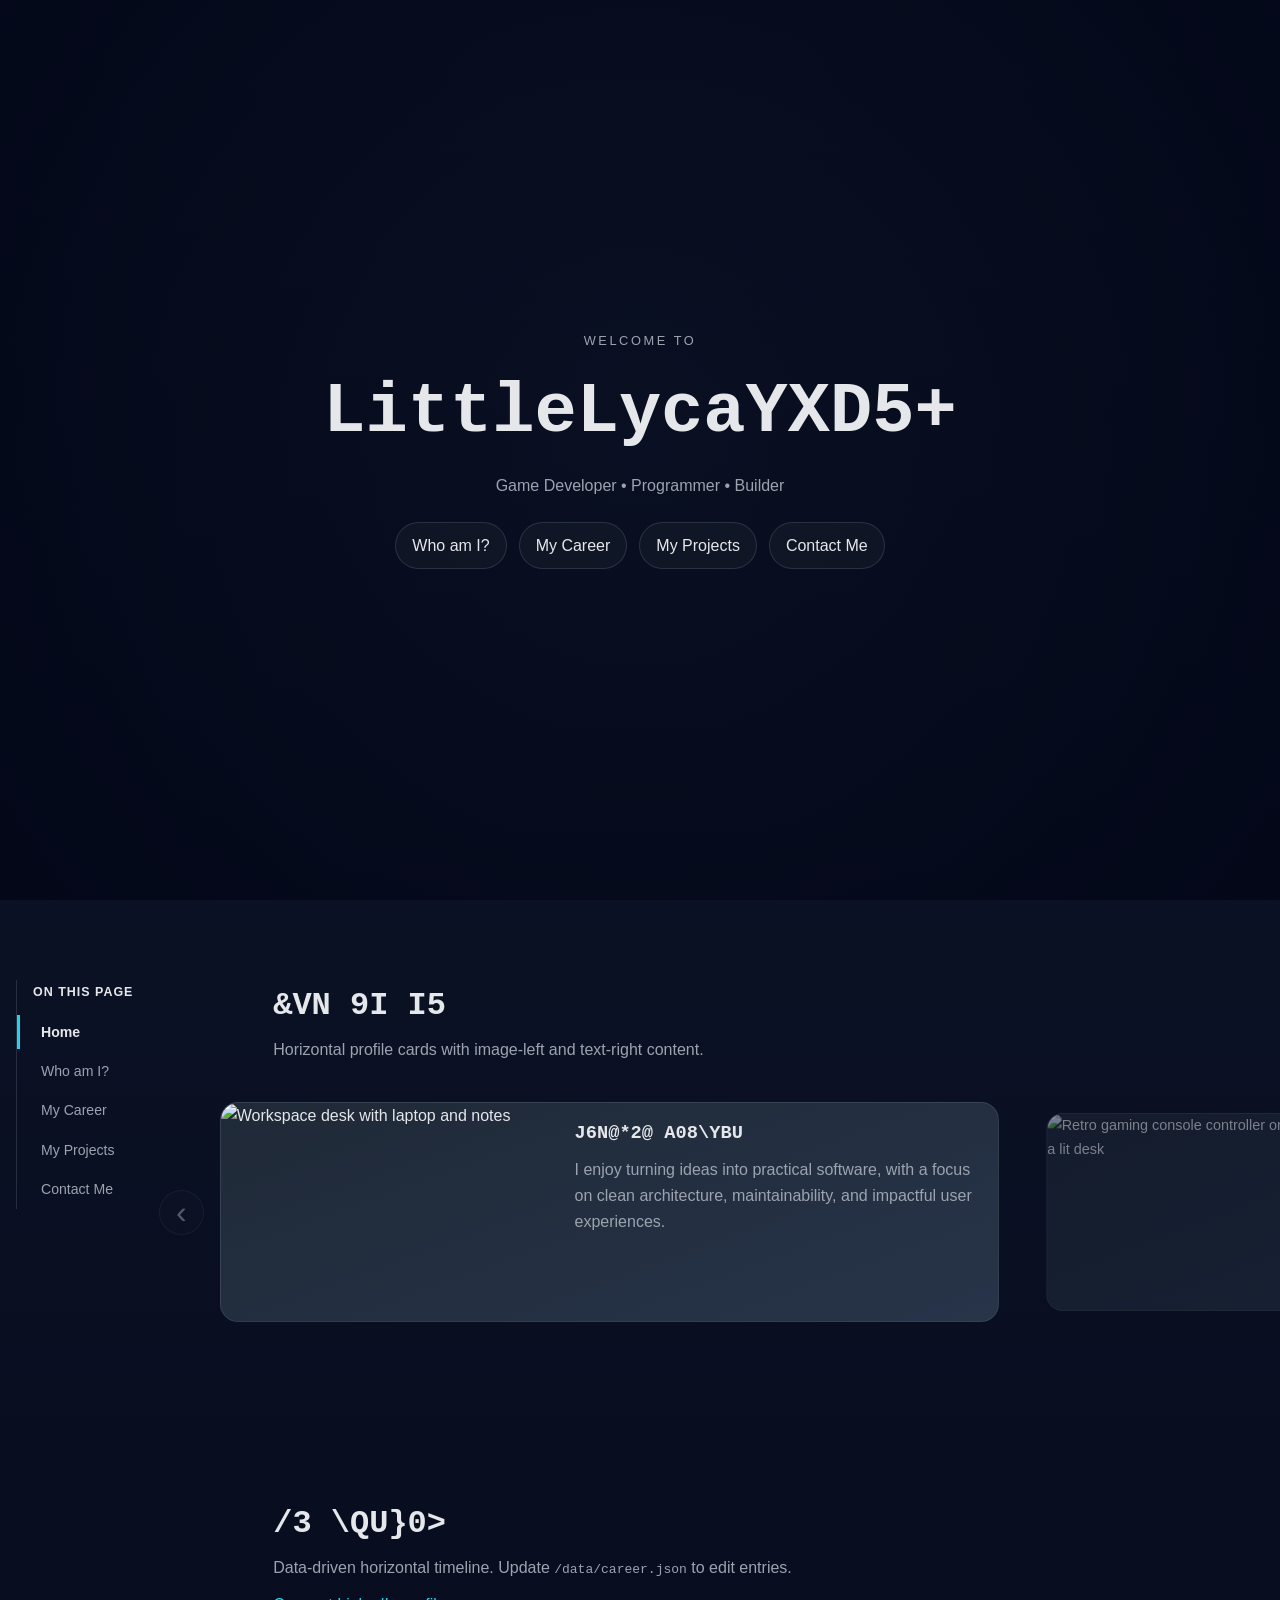
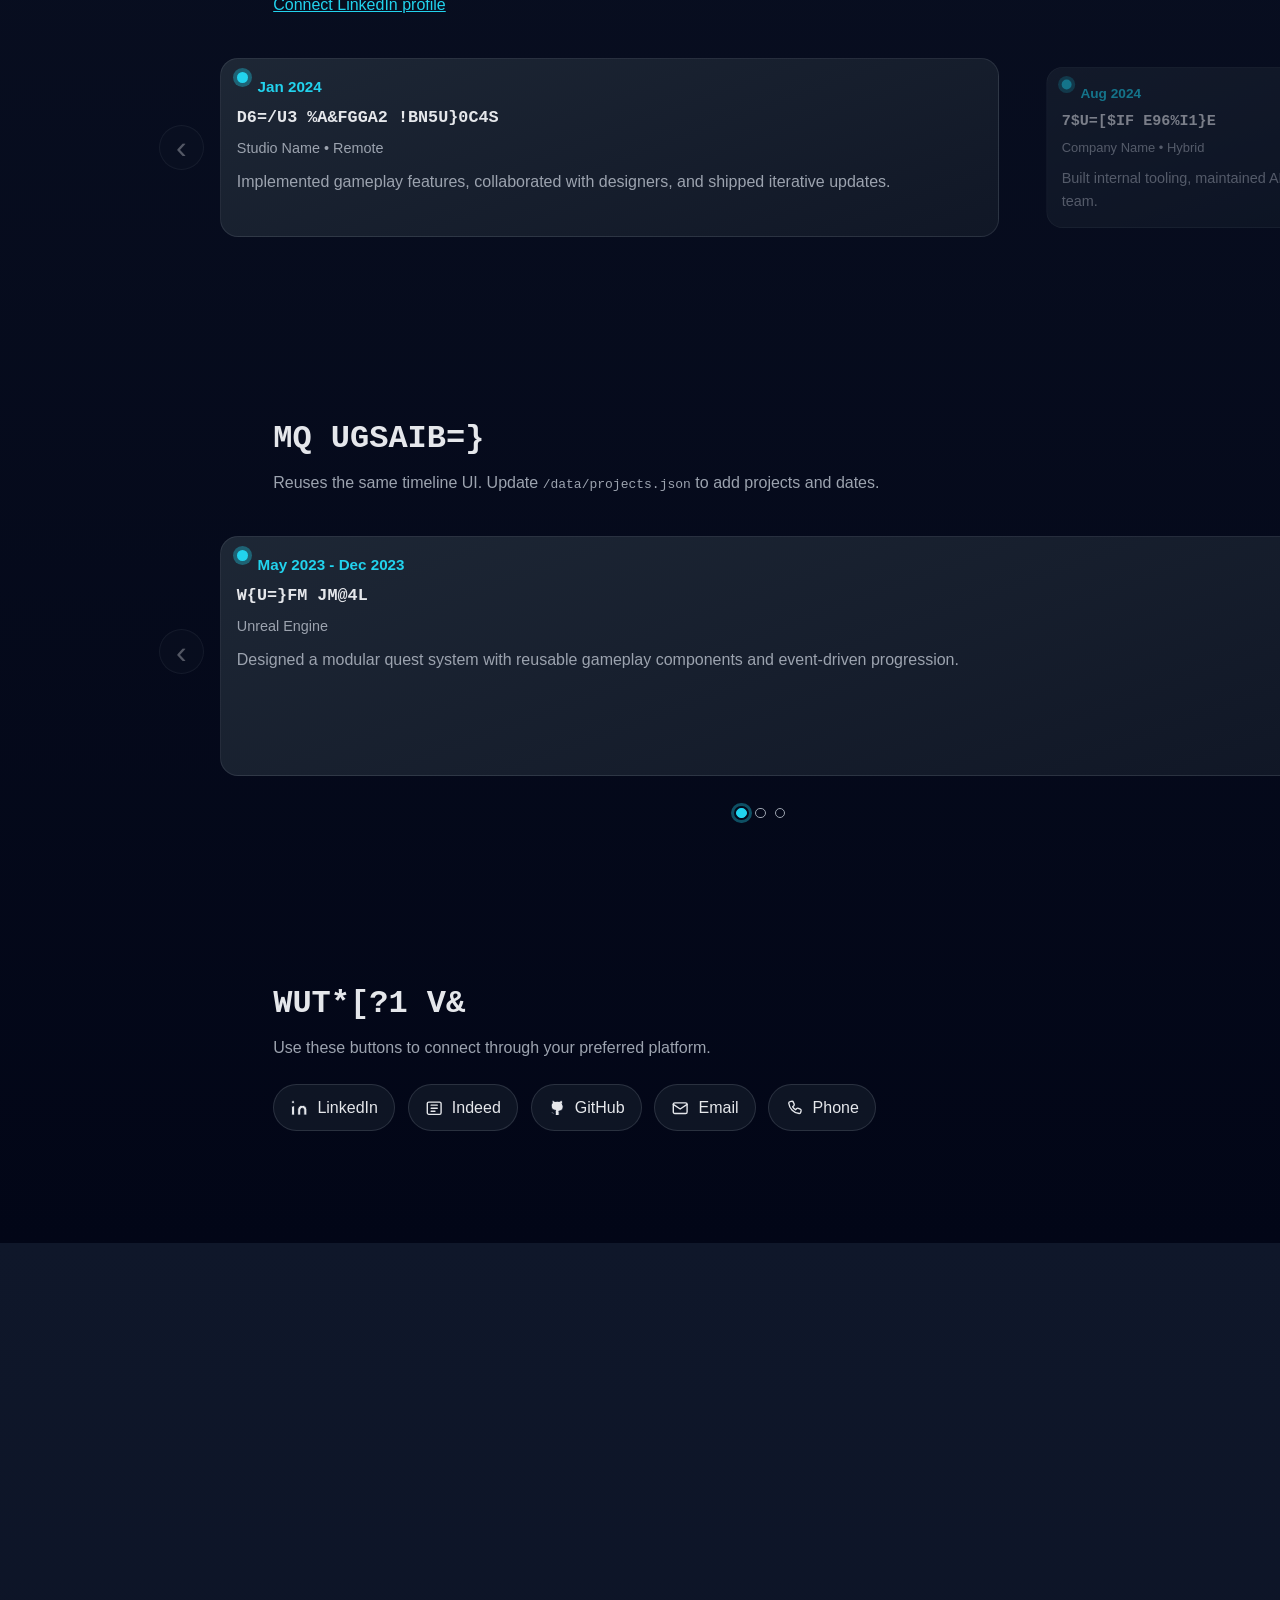
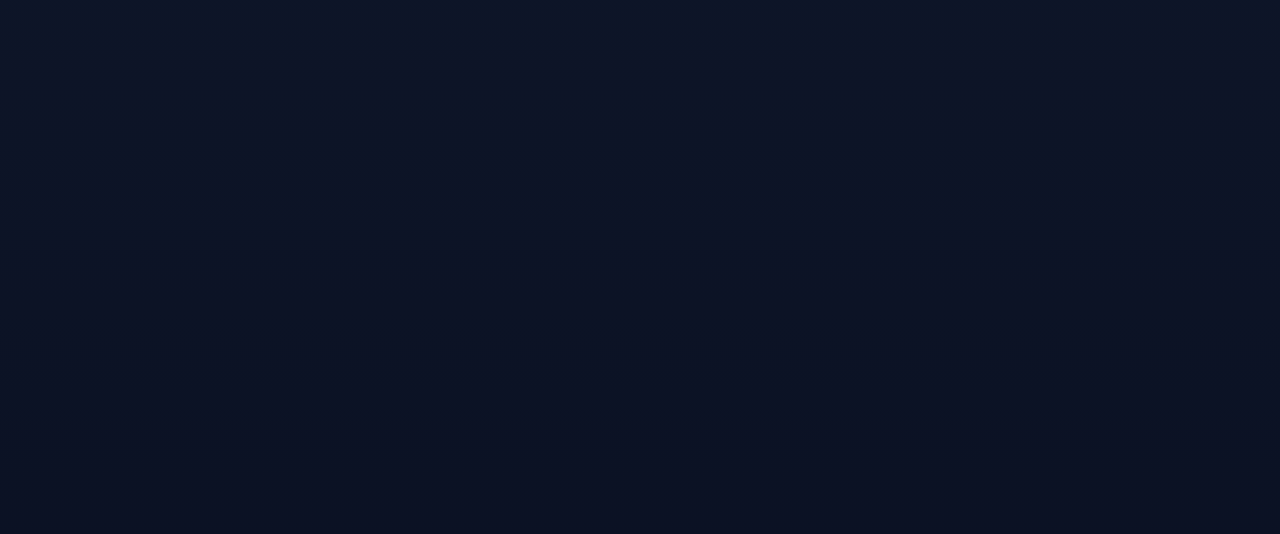
==== commit e32db2d5: "Scrollspy Implemented" ====
--- a/index.html
+++ b/index.html
@@ -27,6 +27,18 @@
         </nav>
       </div>
     </header>
+
+    <div class="page-shell">
+      <nav class="scrollspy" aria-label="On this page">
+        <p class="scrollspy__label">On this page</p>
+        <ul>
+          <li><a href="#home">Home</a></li>
+          <li><a href="#about">Who am I?</a></li>
+          <li><a href="#career">My Career</a></li>
+          <li><a href="#projects">My Projects</a></li>
+          <li><a href="#contact">Contact Me</a></li>
+        </ul>
+      </nav>
 
     <main>
       <section id="about" class="section">
@@ -118,15 +130,22 @@
             <code>/data/projects.json</code> to add projects and dates.
           </p>
         </div>
-        <div class="gallery-carousel" data-gallery-carousel>
+        <div
+          class="project-carousel"
+          data-project-carousel
+          role="region"
+          aria-roledescription="carousel"
+          aria-label="Projects"
+        >
           <button class="gallery-carousel__button gallery-carousel__button--prev" type="button" aria-label="Previous project">‹</button>
           <div
             id="projectsTimeline"
-            class="timeline gallery-carousel__track"
+            class="timeline project-carousel__track"
             role="list"
             aria-label="Projects timeline"
           ></div>
           <button class="gallery-carousel__button gallery-carousel__button--next" type="button" aria-label="Next project">›</button>
+          <div class="project-carousel__dots" aria-label="Choose project"></div>
         </div>
       </section>
 
@@ -173,6 +192,7 @@
         </div>
       </section>
     </main>
+    </div>
 
     <button id="backToTop" class="back-to-top" aria-label="Back to top">
       ↑
--- a/styles.css
+++ b/styles.css
@@ -1,5 +1,6 @@
 /* Base tokens and reset */
 :root {
+  --sticky-header-height: 0px;
   --bg: #0f172a;
   --bg-soft: #111827;
   --surface: #1f2937;
@@ -58,6 +59,79 @@
   padding: 5rem 0;
 }
 
+.page-shell {
+  display: grid;
+  grid-template-columns: minmax(150px, 190px) minmax(0, 1fr);
+  gap: clamp(1.5rem, 4vw, 4rem);
+  width: min(100% - 2rem, 1320px);
+  margin-inline: auto;
+}
+
+.page-shell main {
+  min-width: 0;
+}
+
+.scrollspy {
+  position: sticky;
+  top: calc(var(--sticky-header-height) + 1.5rem);
+  align-self: start;
+  margin-top: 5rem;
+  padding: 0.2rem 0 0.2rem 1rem;
+  border-left: 1px solid rgba(156, 163, 175, 0.2);
+}
+
+.scrollspy__label {
+  margin: 0 0 0.75rem;
+  color: var(--text);
+  font-size: 0.78rem;
+  font-weight: 700;
+  letter-spacing: 0.08em;
+  text-transform: uppercase;
+}
+
+.scrollspy ul {
+  display: grid;
+  gap: 0.35rem;
+  margin: 0;
+  padding: 0;
+  list-style: none;
+}
+
+.scrollspy a {
+  position: relative;
+  display: block;
+  padding: 0.35rem 0.5rem;
+  color: var(--text-muted);
+  font-size: 0.88rem;
+  text-decoration: none;
+  transition: color 180ms ease, font-weight 180ms ease;
+}
+
+.scrollspy a::before {
+  content: "";
+  position: absolute;
+  left: -1rem;
+  top: 0;
+  bottom: 0;
+  width: 3px;
+  background: var(--accent);
+  transform: scaleY(0);
+  transform-origin: center;
+  transition: transform 180ms ease;
+}
+
+.scrollspy a:hover,
+.scrollspy a:focus-visible,
+.scrollspy a[aria-current="location"] {
+  color: var(--text);
+  font-weight: 700;
+  outline: none;
+}
+
+.scrollspy a[aria-current="location"]::before {
+  transform: scaleY(1);
+}
+
 .section__heading {
   margin-bottom: 1.5rem;
 }
@@ -317,6 +391,72 @@
 .timeline-description {
   margin: 0;
   color: var(--text-muted);
+}
+
+/* Project content slider */
+.project-carousel {
+  display: grid;
+  grid-template-columns: auto minmax(0, 1fr) auto;
+  align-items: center;
+  gap: clamp(0.35rem, 2vw, 1rem);
+  width: 100vw;
+  margin-left: calc((100% - 100vw) / 2);
+  padding-inline: clamp(0.5rem, 3vw, 2.5rem);
+}
+
+.project-carousel__track {
+  min-width: 0;
+  overflow: hidden;
+  padding: 1rem 0 0.5rem;
+}
+
+.project-carousel__slide {
+  display: none;
+  width: 100%;
+  min-height: 15rem;
+  animation: project-slide-in 260ms ease both;
+}
+
+.project-carousel__slide.is-selected {
+  display: block;
+}
+
+.project-carousel__dots {
+  grid-column: 2;
+  display: flex;
+  justify-content: center;
+  gap: 0.55rem;
+  padding-top: 0.5rem;
+}
+
+.project-carousel__dot {
+  width: 0.65rem;
+  height: 0.65rem;
+  padding: 0;
+  border: 1px solid var(--text-muted);
+  border-radius: 50%;
+  background: transparent;
+  cursor: pointer;
+}
+
+.project-carousel__dot.is-selected,
+.project-carousel__dot:hover,
+.project-carousel__dot:focus-visible {
+  background: var(--accent);
+  border-color: var(--accent);
+  outline: 3px solid var(--ring);
+  outline-offset: 2px;
+}
+
+@keyframes project-slide-in {
+  from {
+    opacity: 0;
+    transform: translateX(1rem);
+  }
+  to {
+    opacity: 1;
+    transform: translateX(0);
+  }
 }
 
 /* Contact */
@@ -383,6 +523,55 @@
 }
 
 @media (max-width: 700px) {
+  .page-shell {
+    display: block;
+    width: 100%;
+  }
+
+  .scrollspy {
+    position: sticky;
+    z-index: 3;
+    top: 0;
+    margin: 0;
+    padding: 0.75rem 1rem;
+    border: 0;
+    background: rgba(2, 6, 23, 0.94);
+    backdrop-filter: blur(12px);
+  }
+
+  .scrollspy__label {
+    margin-bottom: 0.35rem;
+  }
+
+  .scrollspy ul {
+    display: flex;
+    gap: 0.7rem;
+    overflow-x: auto;
+    scrollbar-width: none;
+  }
+
+  .scrollspy ul::-webkit-scrollbar {
+    display: none;
+  }
+
+  .scrollspy a {
+    white-space: nowrap;
+  }
+
+  .scrollspy a::before {
+    left: 0;
+    right: 0;
+    top: auto;
+    bottom: 0;
+    width: auto;
+    height: 3px;
+    transform: scaleX(0);
+  }
+
+  .scrollspy a[aria-current="location"]::before {
+    transform: scaleX(1);
+  }
+
   .gallery-carousel {
     gap: 0.25rem;
   }
@@ -417,6 +606,16 @@
 
   .about-card img {
     max-height: 160px;
+  }
+
+  .project-carousel {
+    gap: 0.25rem;
+  }
+}
+
+@media (prefers-reduced-motion: reduce) {
+  .project-carousel__slide {
+    animation: none;
   }
 }
 
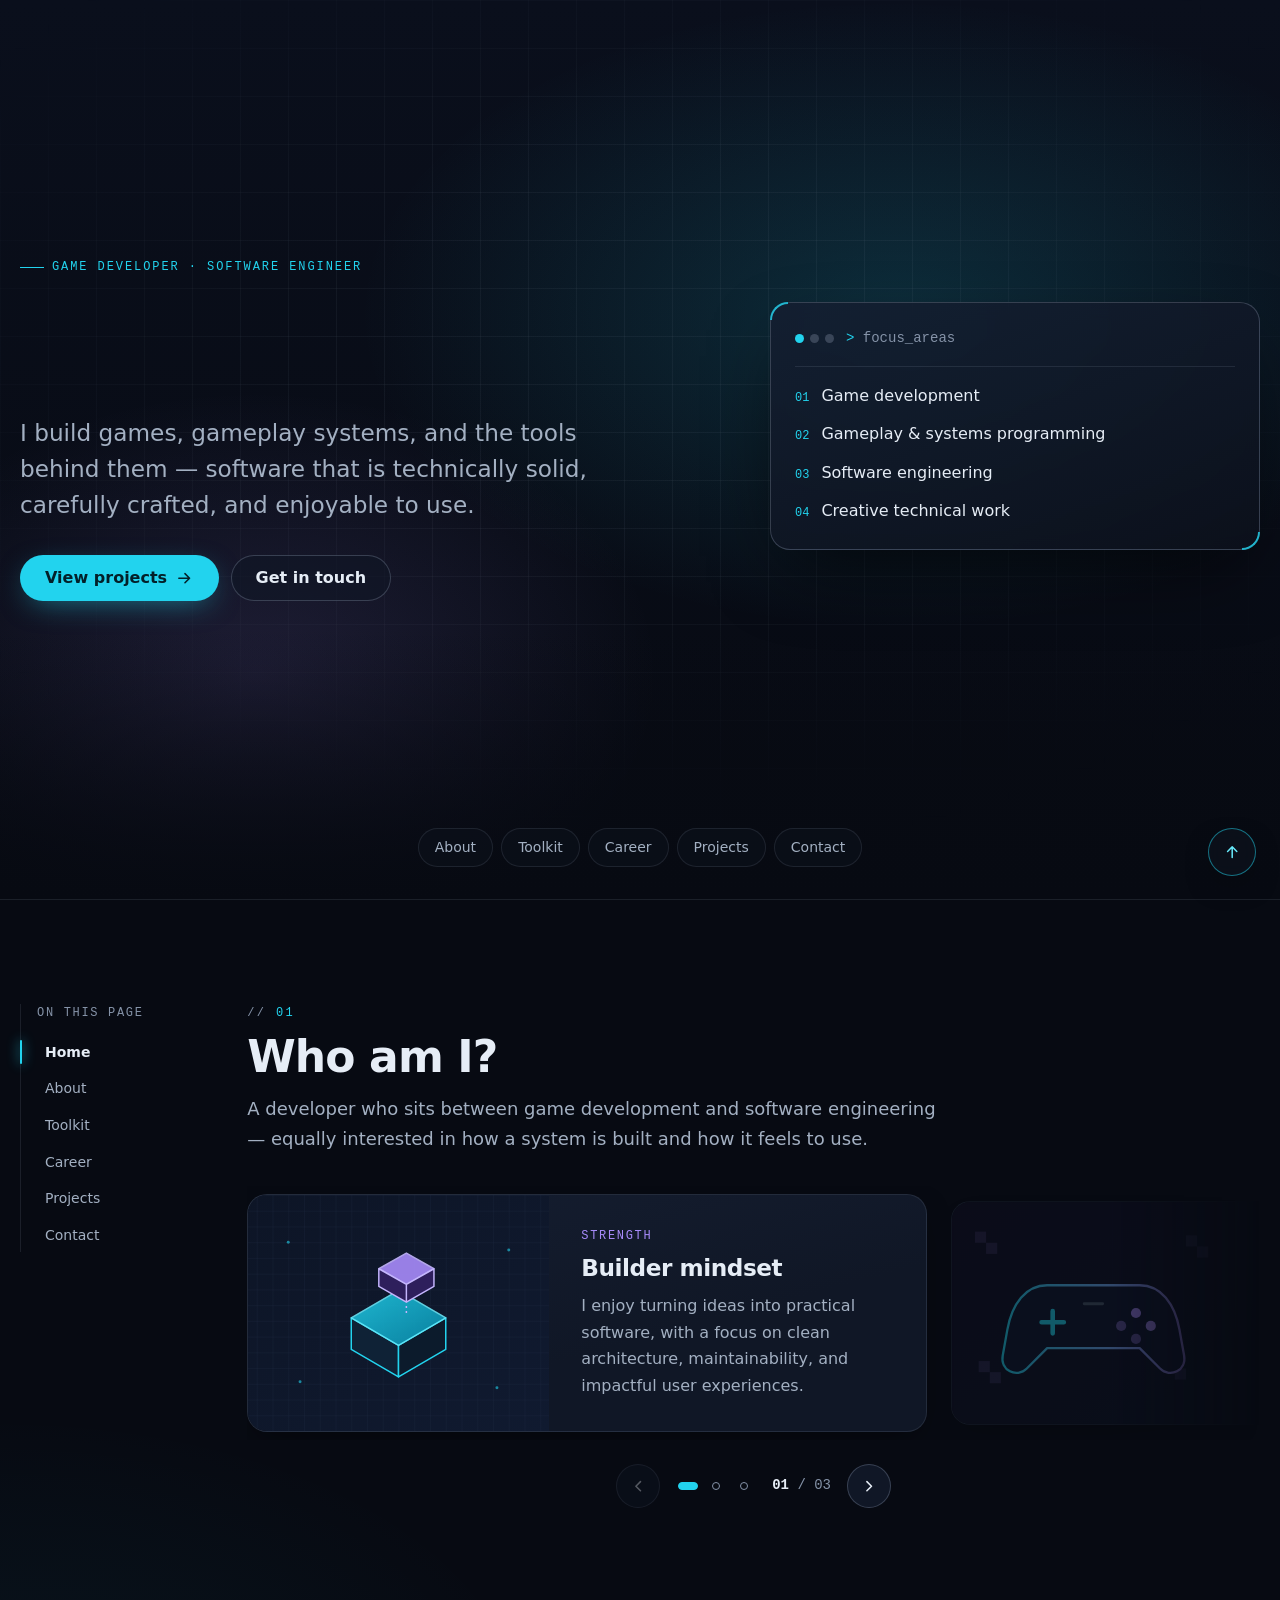
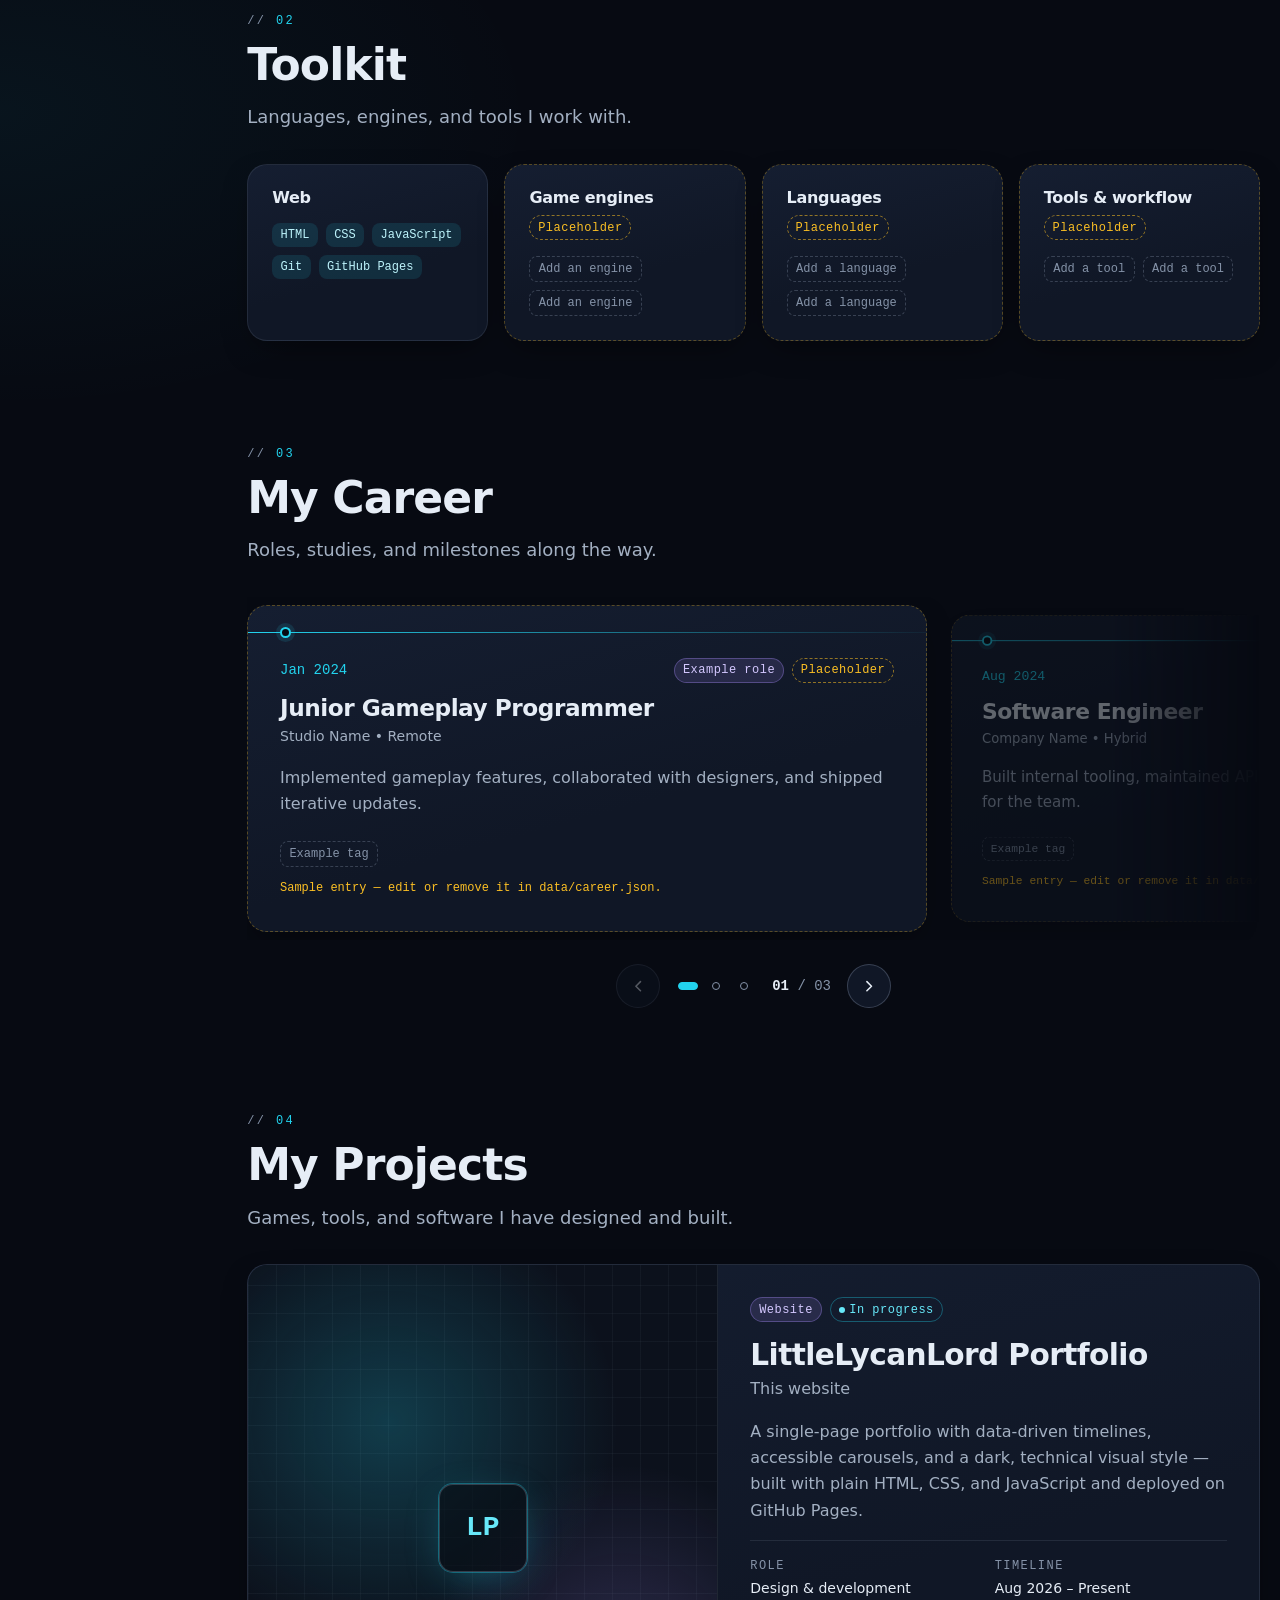
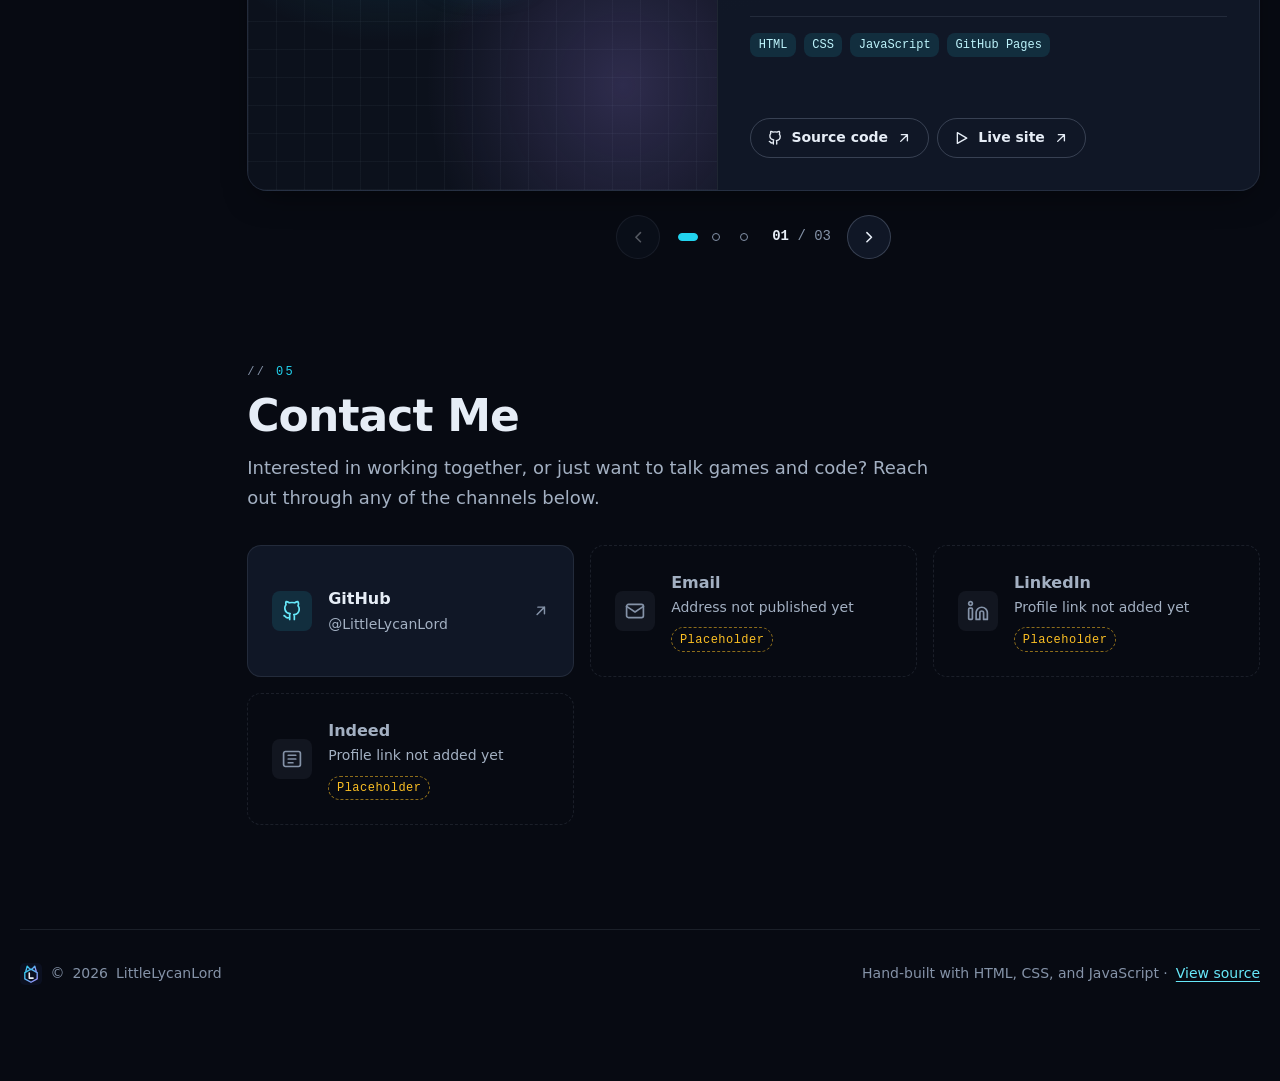
==== commit ba9d8b3b: "Polish portfolio: design system, modular JS, validated JSON content - Rebuild styles.css around CSS " ====
--- a/index.html
+++ b/index.html
@@ -1,214 +1,387 @@
 <!DOCTYPE html>
-<html lang="en">
+<html lang="en" class="no-js">
   <head>
     <meta charset="UTF-8" />
     <meta name="viewport" content="width=device-width, initial-scale=1.0" />
+    <title>LittleLycanLord — Game Developer &amp; Software Engineer</title>
     <meta
       name="description"
-      content="Single-page portfolio template for LittleLycanLord."
+      content="Portfolio of LittleLycanLord: game development, gameplay programming, software engineering, and creative technical work."
     />
-    <title>LittleLycanLord | Portfolio</title>
+    <meta name="author" content="LittleLycanLord" />
+    <meta name="theme-color" content="#070a12" />
+    <meta name="color-scheme" content="dark" />
+    <link rel="canonical" href="https://littlelycanlord.github.io/" />
+
+    <!-- Open Graph / social sharing. Add an og:image (1200×630 PNG) when one exists; see README. -->
+    <meta property="og:type" content="website" />
+    <meta property="og:site_name" content="LittleLycanLord" />
+    <meta property="og:title" content="LittleLycanLord — Game Developer &amp; Software Engineer" />
+    <meta
+      property="og:description"
+      content="Game development, gameplay programming, software engineering, and creative technical work."
+    />
+    <meta property="og:url" content="https://littlelycanlord.github.io/" />
+    <meta name="twitter:card" content="summary" />
+    <meta name="twitter:title" content="LittleLycanLord — Game Developer &amp; Software Engineer" />
+    <meta
+      name="twitter:description"
+      content="Game development, gameplay programming, software engineering, and creative technical work."
+    />
+
+    <link rel="icon" href="assets/favicon.svg" type="image/svg+xml" />
     <link rel="stylesheet" href="styles.css" />
+
+    <script type="application/ld+json">
+      {
+        "@context": "https://schema.org",
+        "@type": "Person",
+        "name": "LittleLycanLord",
+        "url": "https://littlelycanlord.github.io/",
+        "jobTitle": "Game Developer & Software Engineer",
+        "sameAs": ["https://github.com/LittleLycanLord"]
+      }
+    </script>
+
+    <!-- Flag JS support before first paint so enhanced styles never flash. -->
+    <script>
+      document.documentElement.classList.replace("no-js", "js");
+    </script>
+    <script type="module" src="js/main.js"></script>
   </head>
   <body>
-    <a class="skip-link" href="#home">Skip to main content</a>
-
-    <header id="home" class="hero section">
-      <div class="hero__overlay"></div>
-      <div class="hero__content">
-        <p class="hero__intro">Welcome to</p>
-        <h1 class="hero__name">LittleLycanLord</h1>
-        <p class="hero__tagline">Game Developer • Programmer • Builder</p>
-        <nav class="hero__nav" aria-label="Section navigation">
-          <a href="#about">Who am I?</a>
-          <a href="#career">My Career</a>
-          <a href="#projects">My Projects</a>
-          <a href="#contact">Contact Me</a>
-        </nav>
+    <a class="skip-link" href="#main">Skip to main content</a>
+
+    <!-- ============================== HERO ============================== -->
+    <header id="home" class="hero">
+      <div class="hero__backdrop" aria-hidden="true"></div>
+
+      <div class="hero__inner">
+        <div class="hero__content">
+          <p class="eyebrow">
+            <span class="eyebrow__mark" aria-hidden="true"></span>
+            Game developer · Software engineer
+          </p>
+
+          <h1 class="hero__name" data-decode tabindex="-1">LittleLycanLord</h1>
+
+          <p class="hero__lede">
+            I build games, gameplay systems, and the tools behind them — software that is
+            technically solid, carefully crafted, and enjoyable to use.
+          </p>
+
+          <!--
+            Availability indicator. Remove the `hidden` attribute and edit the text
+            to show it, e.g. "Open to opportunities" or "Currently heads-down on a project".
+          -->
+          <p class="status" hidden>
+            <span class="status__dot" aria-hidden="true"></span>
+            <span>Open to opportunities</span>
+          </p>
+
+          <div class="hero__actions">
+            <a class="btn btn--primary" href="#projects">
+              View projects
+              <svg class="icon" viewBox="0 0 24 24" aria-hidden="true"><path d="M5 12h14M13 6l6 6-6 6" /></svg>
+            </a>
+            <a class="btn btn--ghost" href="#contact">Get in touch</a>
+          </div>
+        </div>
+
+        <aside class="hud" aria-labelledby="hud-title">
+          <div class="hud__header">
+            <span class="hud__dots" aria-hidden="true"><i></i><i></i><i></i></span>
+            <p id="hud-title" class="hud__title">focus_areas</p>
+          </div>
+          <ul class="hud__list">
+            <li><span class="hud__key">01</span> Game development</li>
+            <li><span class="hud__key">02</span> Gameplay &amp; systems programming</li>
+            <li><span class="hud__key">03</span> Software engineering</li>
+            <li><span class="hud__key">04</span> Creative technical work</li>
+          </ul>
+        </aside>
       </div>
+
+      <nav class="hero__nav" aria-label="Section navigation">
+        <a href="#about">About</a>
+        <a href="#skills">Toolkit</a>
+        <a href="#career">Career</a>
+        <a href="#projects">Projects</a>
+        <a href="#contact">Contact</a>
+      </nav>
     </header>
 
     <div class="page-shell">
+      <!-- Sticky scrollspy: sidebar on wide screens, top bar on small screens. -->
       <nav class="scrollspy" aria-label="On this page">
-        <p class="scrollspy__label">On this page</p>
+        <p class="scrollspy__label" aria-hidden="true">On this page</p>
         <ul>
           <li><a href="#home">Home</a></li>
-          <li><a href="#about">Who am I?</a></li>
-          <li><a href="#career">My Career</a></li>
-          <li><a href="#projects">My Projects</a></li>
-          <li><a href="#contact">Contact Me</a></li>
+          <li><a href="#about">About</a></li>
+          <li><a href="#skills">Toolkit</a></li>
+          <li><a href="#career">Career</a></li>
+          <li><a href="#projects">Projects</a></li>
+          <li><a href="#contact">Contact</a></li>
         </ul>
       </nav>
 
-    <main>
-      <section id="about" class="section">
-        <div class="section__heading">
-          <h2>Who am I?</h2>
-          <p>Horizontal profile cards with image-left and text-right content.</p>
-        </div>
-
-        <div class="gallery-carousel" data-gallery-carousel aria-label="About me cards">
-          <button class="gallery-carousel__button gallery-carousel__button--prev" type="button" aria-label="Previous about me entry">‹</button>
-          <div class="about-ribbon gallery-carousel__track">
-            <article class="about-card gallery-carousel__item">
-            <img
-              src="https://images.unsplash.com/photo-1519389950473-47ba0277781c?auto=format&fit=crop&w=800&q=80"
-              alt="Workspace desk with laptop and notes"
-              loading="lazy"
-            />
-            <div>
-              <h3>Builder mindset</h3>
-              <p>
-                I enjoy turning ideas into practical software, with a focus on clean
-                architecture, maintainability, and impactful user experiences.
-              </p>
+      <main id="main" tabindex="-1">
+        <!-- ============================== ABOUT ============================== -->
+        <section id="about" class="section" aria-labelledby="about-title">
+          <div class="section__heading">
+            <p class="section__index" aria-hidden="true">01</p>
+            <h2 id="about-title" data-decode>Who am I?</h2>
+            <p>
+              A developer who sits between game development and software engineering — equally
+              interested in how a system is built and how it feels to use.
+            </p>
+          </div>
+
+          <div class="carousel carousel--peek" data-carousel="peek" data-carousel-label="About me" data-carousel-item="card">
+            <div class="carousel__viewport">
+              <div class="carousel__track">
+                <article class="about-card">
+                  <button
+                    class="about-card__media"
+                    type="button"
+                    data-lightbox="about"
+                    aria-label="Enlarge image: Builder mindset"
+                  >
+                    <img
+                      src="assets/img/about-builder.svg"
+                      alt="Abstract illustration of modular blocks snapping into a grid"
+                      width="640"
+                      height="480"
+                      loading="lazy"
+                      decoding="async"
+                    />
+                  </button>
+                  <div class="about-card__body">
+                    <p class="about-card__tag">Strength</p>
+                    <h3>Builder mindset</h3>
+                    <p>
+                      I enjoy turning ideas into practical software, with a focus on clean
+                      architecture, maintainability, and impactful user experiences.
+                    </p>
+                  </div>
+                </article>
+
+                <article class="about-card">
+                  <button
+                    class="about-card__media"
+                    type="button"
+                    data-lightbox="about"
+                    aria-label="Enlarge image: Creative developer"
+                  >
+                    <img
+                      src="assets/img/about-creative.svg"
+                      alt="Abstract illustration of a game controller outline over a pixel grid"
+                      width="640"
+                      height="480"
+                      loading="lazy"
+                      decoding="async"
+                    />
+                  </button>
+                  <div class="about-card__body">
+                    <p class="about-card__tag">Interests</p>
+                    <h3>Creative developer</h3>
+                    <p>
+                      I blend programming and game development to craft interactive systems that
+                      balance technical performance with visual polish.
+                    </p>
+                  </div>
+                </article>
+
+                <article class="about-card">
+                  <button
+                    class="about-card__media"
+                    type="button"
+                    data-lightbox="about"
+                    aria-label="Enlarge image: Collaborative growth"
+                  >
+                    <img
+                      src="assets/img/about-collab.svg"
+                      alt="Abstract illustration of connected nodes forming a network"
+                      width="640"
+                      height="480"
+                      loading="lazy"
+                      decoding="async"
+                    />
+                  </button>
+                  <div class="about-card__body">
+                    <p class="about-card__tag">Working style</p>
+                    <h3>Collaborative growth</h3>
+                    <p>
+                      I value teamwork, documentation, and iterative feedback that helps projects
+                      evolve from concept to release.
+                    </p>
+                  </div>
+                </article>
+              </div>
             </div>
-            </article>
-
-            <article class="about-card gallery-carousel__item">
-            <img
-              src="https://images.unsplash.com/photo-1550745165-9bc0b252726f?auto=format&fit=crop&w=800&q=80"
-              alt="Retro gaming console controller on a lit desk"
-              loading="lazy"
-            />
-            <div>
-              <h3>Creative developer</h3>
-              <p>
-                I blend programming and game development to craft interactive systems
-                that balance technical performance with visual polish.
-              </p>
+          </div>
+        </section>
+
+        <!-- ============================== SKILLS ============================== -->
+        <section id="skills" class="section" aria-labelledby="skills-title">
+          <div class="section__heading">
+            <p class="section__index" aria-hidden="true">02</p>
+            <h2 id="skills-title" data-decode>Toolkit</h2>
+            <p>Languages, engines, and tools I work with.</p>
+          </div>
+          <div id="skillsGrid" class="skills-grid" data-source="data/skills.json" data-kind="skills" aria-busy="true">
+            <p class="data-state" role="status">Loading toolkit…</p>
+            <noscript><p class="data-state">The toolkit list needs JavaScript to load.</p></noscript>
+          </div>
+        </section>
+
+        <!-- ============================== CAREER ============================== -->
+        <section id="career" class="section" aria-labelledby="career-title">
+          <div class="section__heading">
+            <p class="section__index" aria-hidden="true">03</p>
+            <h2 id="career-title" data-decode>My Career</h2>
+            <p>Roles, studies, and milestones along the way.</p>
+          </div>
+          <div class="carousel carousel--peek carousel--timeline" data-carousel="peek" data-carousel-label="Career timeline" data-carousel-item="entry">
+            <div class="carousel__viewport">
+              <div id="careerTimeline" class="carousel__track" data-source="data/career.json" data-kind="career" aria-busy="true">
+                <p class="data-state" role="status">Loading career timeline…</p>
+                <noscript><p class="data-state">The career timeline needs JavaScript to load.</p></noscript>
+              </div>
             </div>
-            </article>
-
-            <article class="about-card gallery-carousel__item">
-            <img
-              src="https://images.unsplash.com/photo-1521737604893-d14cc237f11d?auto=format&fit=crop&w=800&q=80"
-              alt="Team members collaborating in front of a laptop"
-              loading="lazy"
-            />
-            <div>
-              <h3>Collaborative growth</h3>
-              <p>
-                I value teamwork, documentation, and iterative feedback that helps
-                projects evolve from concept to release.
-              </p>
+          </div>
+        </section>
+
+        <!-- ============================== PROJECTS ============================== -->
+        <section id="projects" class="section" aria-labelledby="projects-title">
+          <div class="section__heading">
+            <p class="section__index" aria-hidden="true">04</p>
+            <h2 id="projects-title" data-decode>My Projects</h2>
+            <p>Games, tools, and software I have designed and built.</p>
+          </div>
+          <div class="carousel carousel--single" data-carousel="single" data-carousel-label="Projects" data-carousel-item="project">
+            <div class="carousel__viewport">
+              <div id="projectsTimeline" class="carousel__track" data-source="data/projects.json" data-kind="projects" aria-busy="true">
+                <p class="data-state" role="status">Loading projects…</p>
+                <noscript>
+                  <p class="data-state">
+                    Projects need JavaScript to load. You can browse my repositories on
+                    <a href="https://github.com/LittleLycanLord">GitHub</a> instead.
+                  </p>
+                </noscript>
+              </div>
             </div>
-            </article>
-          </div>
-          <button class="gallery-carousel__button gallery-carousel__button--next" type="button" aria-label="Next about me entry">›</button>
-        </div>
-      </section>
-
-      <section id="career" class="section">
-        <div class="section__heading">
-          <h2>My Career</h2>
-          <p>
-            Data-driven horizontal timeline. Update
-            <code>/data/career.json</code> to edit entries.
-          </p>
-          <a class="inline-link" href="https://www.linkedin.com/" target="_blank" rel="noopener noreferrer"
-            >Connect LinkedIn profile</a
-          >
-        </div>
-        <div class="gallery-carousel" data-gallery-carousel>
-          <button class="gallery-carousel__button gallery-carousel__button--prev" type="button" aria-label="Previous career entry">‹</button>
-          <div
-            id="careerTimeline"
-            class="timeline gallery-carousel__track"
-            role="list"
-            aria-label="Career timeline"
-          ></div>
-          <button class="gallery-carousel__button gallery-carousel__button--next" type="button" aria-label="Next career entry">›</button>
-        </div>
-      </section>
-
-      <section id="projects" class="section">
-        <div class="section__heading">
-          <h2>My Projects</h2>
-          <p>
-            Reuses the same timeline UI. Update
-            <code>/data/projects.json</code> to add projects and dates.
-          </p>
-        </div>
-        <div
-          class="project-carousel"
-          data-project-carousel
-          role="region"
-          aria-roledescription="carousel"
-          aria-label="Projects"
+          </div>
+        </section>
+
+        <!-- ============================== CONTACT ============================== -->
+        <section id="contact" class="section section--contact" aria-labelledby="contact-title">
+          <div class="section__heading">
+            <p class="section__index" aria-hidden="true">05</p>
+            <h2 id="contact-title" data-decode>Contact Me</h2>
+            <p>
+              Interested in working together, or just want to talk games and code? Reach out
+              through any of the channels below.
+            </p>
+          </div>
+
+          <!--
+            Placeholder cards are shown as non-links with a "Placeholder" badge.
+            To publish a channel, replace the <div class="contact-card is-placeholder"> with an
+            <a class="contact-card" href="..."> as in the GitHub card. See README → Contact links.
+          -->
+          <ul class="contact-grid" role="list">
+            <li>
+              <a class="contact-card" href="https://github.com/LittleLycanLord" target="_blank" rel="noopener noreferrer">
+                <svg class="contact-card__icon" viewBox="0 0 24 24" aria-hidden="true">
+                  <path d="M9 19c-4 1.5-4-2-5.5-2m11 4v-3.1c0-1 .1-1.4-.5-2 2.8-.3 5.7-1.4 5.7-6.1a4.8 4.8 0 0 0-1.3-3.4A4.5 4.5 0 0 0 18.3 2S17.2 1.7 15 3.2a13.6 13.6 0 0 0-6 0C6.8 1.7 5.7 2 5.7 2a4.5 4.5 0 0 0-.1 3.3 4.8 4.8 0 0 0-1.3 3.4c0 4.7 2.9 5.8 5.7 6.1-.6.6-.6 1.1-.5 2V21" />
+                </svg>
+                <span class="contact-card__text">
+                  <span class="contact-card__label">GitHub</span>
+                  <span class="contact-card__value">@LittleLycanLord</span>
+                </span>
+                <span class="visually-hidden">(opens in a new tab)</span>
+                <svg class="contact-card__arrow" viewBox="0 0 24 24" aria-hidden="true"><path d="M7 17 17 7M8 7h9v9" /></svg>
+              </a>
+            </li>
+            <li>
+              <div class="contact-card is-placeholder">
+                <svg class="contact-card__icon" viewBox="0 0 24 24" aria-hidden="true">
+                  <rect x="3" y="5" width="18" height="14" rx="2" />
+                  <path d="m3 7 9 6 9-6" />
+                </svg>
+                <span class="contact-card__text">
+                  <span class="contact-card__label">Email</span>
+                  <span class="contact-card__value">Address not published yet</span>
+                  <span class="badge badge--placeholder">Placeholder</span>
+                </span>
+              </div>
+            </li>
+            <li>
+              <div class="contact-card is-placeholder">
+                <svg class="contact-card__icon" viewBox="0 0 24 24" aria-hidden="true">
+                  <path d="M16 8a6 6 0 0 1 6 6v7h-4v-7a2 2 0 0 0-4 0v7h-4v-7a6 6 0 0 1 6-6Z" />
+                  <rect x="2" y="9" width="4" height="12" rx="1" />
+                  <circle cx="4" cy="4" r="2" />
+                </svg>
+                <span class="contact-card__text">
+                  <span class="contact-card__label">LinkedIn</span>
+                  <span class="contact-card__value">Profile link not added yet</span>
+                  <span class="badge badge--placeholder">Placeholder</span>
+                </span>
+              </div>
+            </li>
+            <li>
+              <div class="contact-card is-placeholder">
+                <svg class="contact-card__icon" viewBox="0 0 24 24" aria-hidden="true">
+                  <rect x="3" y="4" width="18" height="16" rx="2" />
+                  <path d="M8 8h8M8 12h8M8 16h5" />
+                </svg>
+                <span class="contact-card__text">
+                  <span class="contact-card__label">Indeed</span>
+                  <span class="contact-card__value">Profile link not added yet</span>
+                  <span class="badge badge--placeholder">Placeholder</span>
+                </span>
+              </div>
+            </li>
+          </ul>
+        </section>
+      </main>
+    </div>
+
+    <footer class="site-footer">
+      <p>
+        <span class="brand-mark" aria-hidden="true"></span>
+        © <span data-year>2026</span> LittleLycanLord
+      </p>
+      <p>
+        Hand-built with HTML, CSS, and JavaScript ·
+        <a href="https://github.com/LittleLycanLord/littlelycanlord.github.io" target="_blank" rel="noopener noreferrer"
+          >View source<span class="visually-hidden"> (opens in a new tab)</span></a
         >
-          <button class="gallery-carousel__button gallery-carousel__button--prev" type="button" aria-label="Previous project">‹</button>
-          <div
-            id="projectsTimeline"
-            class="timeline project-carousel__track"
-            role="list"
-            aria-label="Projects timeline"
-          ></div>
-          <button class="gallery-carousel__button gallery-carousel__button--next" type="button" aria-label="Next project">›</button>
-          <div class="project-carousel__dots" aria-label="Choose project"></div>
-        </div>
-      </section>
-
-      <section id="contact" class="section section--contact">
-        <div class="section__heading">
-          <h2>Contact Me</h2>
-          <p>Use these buttons to connect through your preferred platform.</p>
-        </div>
-        <div class="contact-grid">
-          <a href="https://www.linkedin.com/" target="_blank" rel="noopener noreferrer">
-            <svg class="contact-grid__icon" viewBox="0 0 24 24" aria-hidden="true">
-              <path d="M16 8a6 6 0 0 1 6 6v7h-4v-7a2 2 0 0 0-4 0v7h-4v-7a6 6 0 0 1 6-6Z" />
-              <rect x="2" y="9" width="4" height="12" rx="1" />
-              <circle cx="4" cy="4" r="2" />
-            </svg>
-            <span>LinkedIn</span>
-          </a>
-          <a href="https://www.indeed.com/" target="_blank" rel="noopener noreferrer">
-            <svg class="contact-grid__icon" viewBox="0 0 24 24" aria-hidden="true">
-              <rect x="3" y="4" width="18" height="16" rx="2" />
-              <path d="M8 8h8M8 12h8M8 16h5" />
-            </svg>
-            <span>Indeed</span>
-          </a>
-          <a href="https://github.com/" target="_blank" rel="noopener noreferrer">
-            <svg class="contact-grid__icon" viewBox="0 0 24 24" aria-hidden="true">
-              <path d="M9 19c-4 1.5-4-2-5.5-2m11 4v-3.1c0-1 .1-1.4-.5-2 2.8-.3 5.7-1.4 5.7-6.1a4.8 4.8 0 0 0-1.3-3.4A4.5 4.5 0 0 0 18.3 2S17.2 1.7 15 3.2a13.6 13.6 0 0 0-6 0C6.8 1.7 5.7 2 5.7 2a4.5 4.5 0 0 0-.1 3.3 4.8 4.8 0 0 0-1.3 3.4c0 4.7 2.9 5.8 5.7 6.1-.6.6-.6 1.1-.5 2V21" />
-            </svg>
-            <span>GitHub</span>
-          </a>
-          <a href="mailto:you@example.com">
-            <svg class="contact-grid__icon" viewBox="0 0 24 24" aria-hidden="true">
-              <rect x="3" y="5" width="18" height="14" rx="2" />
-              <path d="m3 7 9 6 9-6" />
-            </svg>
-            <span>Email</span>
-          </a>
-          <a href="tel:+10000000000">
-            <svg class="contact-grid__icon" viewBox="0 0 24 24" aria-hidden="true">
-              <path d="M6.6 3.5 8.7 3a2 2 0 0 1 2.2 1.1l1 2.4a2 2 0 0 1-.4 2.2L10 10.2a14 14 0 0 0 3.8 3.8l1.5-1.5a2 2 0 0 1 2.2-.4l2.4 1a2 2 0 0 1 1.1 2.2l-.5 2.1a2 2 0 0 1-2 1.6A15.5 15.5 0 0 1 4.9 5.5a2 2 0 0 1 1.7-2Z" />
-            </svg>
-            <span>Phone</span>
-          </a>
-        </div>
-      </section>
-    </main>
-    </div>
-
-    <button id="backToTop" class="back-to-top" aria-label="Back to top">
-      ↑
+      </p>
+    </footer>
+
+    <button id="backToTop" class="back-to-top" type="button" aria-label="Back to top" hidden>
+      <svg class="icon" viewBox="0 0 24 24" aria-hidden="true"><path d="M12 19V5M6 11l6-6 6 6" /></svg>
     </button>
 
-    <dialog id="lightbox" class="lightbox" aria-modal="true" role="dialog">
-      <div class="lightbox__inner" role="document">
-        <button class="lightbox__close" aria-label="Close (Esc)">×</button>
-        <button class="lightbox__nav lightbox__nav--prev" aria-label="Previous image">‹</button>
-        <div class="lightbox__stage">
-          <img src="" alt="" class="lightbox__img" />
-        </div>
-        <button class="lightbox__nav lightbox__nav--next" aria-label="Next image">›</button>
+    <dialog id="lightbox" class="lightbox" aria-labelledby="lightbox-caption">
+      <div class="lightbox__inner">
+        <button class="lightbox__close icon-btn" type="button" aria-label="Close image viewer">
+          <svg class="icon" viewBox="0 0 24 24" aria-hidden="true"><path d="M6 6l12 12M18 6 6 18" /></svg>
+        </button>
+        <button class="lightbox__nav lightbox__nav--prev icon-btn" type="button" aria-label="Previous image">
+          <svg class="icon" viewBox="0 0 24 24" aria-hidden="true"><path d="M15 6l-6 6 6 6" /></svg>
+        </button>
+        <figure class="lightbox__stage">
+          <img class="lightbox__img" src="data:," alt="" />
+          <figcaption id="lightbox-caption" class="lightbox__caption"></figcaption>
+        </figure>
+        <button class="lightbox__nav lightbox__nav--next icon-btn" type="button" aria-label="Next image">
+          <svg class="icon" viewBox="0 0 24 24" aria-hidden="true"><path d="M9 6l6 6-6 6" /></svg>
+        </button>
       </div>
     </dialog>
-
-    <script src="script.js" defer></script>
   </body>
 </html>
--- a/styles.css
+++ b/styles.css
@@ -1,97 +1,503 @@
-/* Base tokens and reset */
+/* ==========================================================================
+   LittleLycanLord portfolio — stylesheet
+   1. Design tokens        6. Carousel            11. Contact
+   2. Reset & base         7. About cards         12. Footer & back-to-top
+   3. Utilities            8. Toolkit             13. Lightbox
+   4. Layout & scrollspy   9. Career cards        14. Responsive
+   5. Hero                10. Project cards       15. Reduced motion
+   ========================================================================== */
+
+/* 1. Design tokens --------------------------------------------------------- */
 :root {
+  /* Colour — contrast checked against --color-bg-elev (text ≥ 7:1, muted ≥ 7:1, subtle ≥ 4.5:1) */
+  --color-bg: #070a12;
+  --color-bg-elev: #0c111c;
+  --color-surface: #101726;
+  --color-surface-2: #151e31;
+  --color-border: rgba(148, 163, 184, 0.14);
+  --color-border-strong: rgba(148, 163, 184, 0.3);
+  --color-text: #e6edf6;
+  --color-text-muted: #a3b0c2;
+  --color-text-subtle: #8593a8;
+  --color-accent: #22d3ee;
+  --color-accent-strong: #67e8f9;
+  --color-accent-ink: #032029;
+  --color-accent-soft: rgba(34, 211, 238, 0.12);
+  --color-accent-2: #a78bfa;
+  --color-accent-2-soft: rgba(167, 139, 250, 0.14);
+  --color-success: #4ade80;
+  --color-warning: #fbbf24;
+  --color-placeholder: #fbbf24;
+  --color-focus: #67e8f9;
+
+  /* Typography */
+  --font-sans: "Inter", ui-sans-serif, system-ui, -apple-system, "Segoe UI", Roboto, Helvetica, Arial, sans-serif;
+  --font-mono: ui-monospace, "JetBrains Mono", "Cascadia Code", SFMono-Regular, Menlo, Consolas, monospace;
+  --text-xs: 0.75rem;
+  --text-sm: 0.875rem;
+  --text-base: 1rem;
+  --text-md: 1.125rem;
+  --text-lg: clamp(1.2rem, 1.05rem + 0.6vw, 1.45rem);
+  --text-xl: clamp(1.9rem, 1.4rem + 2vw, 2.75rem);
+  --text-hero: clamp(2.6rem, 1.4rem + 5.4vw, 5.25rem);
+
+  /* Spacing scale */
+  --space-1: 0.25rem;
+  --space-2: 0.5rem;
+  --space-3: 0.75rem;
+  --space-4: 1rem;
+  --space-5: 1.5rem;
+  --space-6: 2rem;
+  --space-7: 3rem;
+  --space-8: 4.5rem;
+  --space-9: 6.5rem;
+
+  /* Shape & depth */
+  --radius-sm: 8px;
+  --radius-md: 14px;
+  --radius-lg: 20px;
+  --radius-pill: 999px;
+  --shadow-sm: 0 1px 2px rgba(0, 0, 0, 0.4);
+  --shadow-md: 0 12px 32px -12px rgba(0, 0, 0, 0.6);
+  --shadow-lg: 0 30px 80px -24px rgba(0, 0, 0, 0.75);
+  --glow-accent: 0 0 0 1px rgba(34, 211, 238, 0.35), 0 10px 40px -10px rgba(34, 211, 238, 0.35);
+
+  /* Motion */
+  --ease-out: cubic-bezier(0.2, 0.7, 0.2, 1);
+  --dur-fast: 150ms;
+  --dur-base: 260ms;
+  --dur-slow: 420ms;
+
+  /* Layout */
+  --content-max: 1080px;
+  --shell-max: 1320px;
   --sticky-header-height: 0px;
-  --bg: #0f172a;
-  --bg-soft: #111827;
-  --surface: #1f2937;
-  --surface-soft: #273449;
-  --text: #e5e7eb;
-  --text-muted: #9ca3af;
-  --accent: #22d3ee;
-  --accent-strong: #06b6d4;
-  --ring: rgba(34, 211, 238, 0.35);
-  --radius: 18px;
-  --max-width: 1080px;
-}
-
-* {
+}
+
+/* 2. Reset & base ---------------------------------------------------------- */
+*,
+*::before,
+*::after {
   box-sizing: border-box;
 }
 
 html {
   scroll-behavior: smooth;
+  scroll-padding-top: calc(var(--sticky-header-height) + var(--space-4));
+  -webkit-text-size-adjust: 100%;
+  text-size-adjust: 100%;
+}
+
+body {
+  margin: 0;
+  min-height: 100vh;
+  font-family: var(--font-sans);
+  font-size: var(--text-base);
+  line-height: 1.65;
+  color: var(--color-text);
+  background:
+    radial-gradient(1200px 600px at 85% -10%, rgba(167, 139, 250, 0.08), transparent 60%),
+    radial-gradient(900px 500px at 0% 40%, rgba(34, 211, 238, 0.05), transparent 60%),
+    var(--color-bg);
   overflow-x: clip;
-}
-
-body {
-  margin: 0;
-  font-family: "Inter", "Segoe UI", Roboto, Helvetica, Arial, sans-serif;
-  background: linear-gradient(180deg, var(--bg) 0%, #020617 100%);
-  color: var(--text);
-  line-height: 1.6;
-  overflow-x: clip;
-}
-
-body.lightbox-open,
-html.lightbox-open {
+  -webkit-font-smoothing: antialiased;
+}
+
+body.lightbox-open {
   overflow: hidden;
 }
 
+img,
+svg {
+  display: block;
+  max-width: 100%;
+}
+
+img {
+  height: auto;
+}
+
+h1,
+h2,
+h3 {
+  line-height: 1.15;
+  letter-spacing: -0.02em;
+  text-wrap: balance;
+}
+
+p {
+  text-wrap: pretty;
+}
+
+a {
+  color: var(--color-accent-strong);
+  text-underline-offset: 0.2em;
+  text-decoration-thickness: 1px;
+}
+
+a:hover {
+  text-decoration-thickness: 2px;
+}
+
+button {
+  font: inherit;
+  color: inherit;
+}
+
+code {
+  font-family: var(--font-mono);
+  font-size: 0.9em;
+}
+
+:focus-visible {
+  outline: 2px solid var(--color-focus);
+  outline-offset: 3px;
+  border-radius: 4px;
+}
+
+[tabindex="-1"]:focus {
+  outline: none;
+}
+
+::selection {
+  background: rgba(34, 211, 238, 0.3);
+  color: #fff;
+}
+
+/* 3. Utilities ------------------------------------------------------------- */
+.visually-hidden {
+  position: absolute !important;
+  width: 1px;
+  height: 1px;
+  padding: 0;
+  margin: -1px;
+  overflow: hidden;
+  clip: rect(0 0 0 0);
+  white-space: nowrap;
+  border: 0;
+}
+
 .skip-link {
-  position: absolute;
-  left: -9999px;
+  position: fixed;
+  top: var(--space-3);
+  left: var(--space-3);
+  z-index: 2000;
+  padding: var(--space-2) var(--space-4);
+  border-radius: var(--radius-sm);
+  background: var(--color-text);
+  color: var(--color-bg);
+  font-weight: 600;
+  text-decoration: none;
+  transform: translateY(-200%);
 }
 
 .skip-link:focus {
-  left: 1rem;
-  top: 1rem;
-  z-index: 2000;
-  background: var(--text);
-  color: #000;
-  padding: 0.5rem 0.75rem;
-  border-radius: 0.5rem;
-}
-
-/* Section shell */
-.section {
-  width: min(100% - 2rem, var(--max-width));
-  margin-inline: auto;
-  padding: 5rem 0;
-}
-
+  transform: none;
+}
+
+.icon {
+  width: 1.15em;
+  height: 1.15em;
+  flex: none;
+  fill: none;
+  stroke: currentColor;
+  stroke-width: 2;
+  stroke-linecap: round;
+  stroke-linejoin: round;
+}
+
+.eyebrow {
+  display: inline-flex;
+  align-items: center;
+  gap: var(--space-2);
+  margin: 0;
+  font-family: var(--font-mono);
+  font-size: var(--text-xs);
+  letter-spacing: 0.16em;
+  text-transform: uppercase;
+  color: var(--color-accent);
+}
+
+.eyebrow__mark {
+  width: 1.5rem;
+  height: 1px;
+  background: currentColor;
+}
+
+/* Buttons */
+.btn {
+  display: inline-flex;
+  align-items: center;
+  justify-content: center;
+  gap: var(--space-2);
+  min-height: 2.875rem;
+  padding: 0 var(--space-5);
+  border: 1px solid transparent;
+  border-radius: var(--radius-pill);
+  font-weight: 600;
+  text-decoration: none;
+  transition:
+    transform var(--dur-fast) var(--ease-out),
+    box-shadow var(--dur-base) var(--ease-out),
+    background-color var(--dur-base) var(--ease-out),
+    border-color var(--dur-base) var(--ease-out);
+}
+
+.btn--primary {
+  background: var(--color-accent);
+  color: var(--color-accent-ink);
+  box-shadow: 0 8px 30px -10px rgba(34, 211, 238, 0.6);
+}
+
+.btn--primary:hover {
+  background: var(--color-accent-strong);
+  transform: translateY(-1px);
+}
+
+.btn--ghost {
+  border-color: var(--color-border-strong);
+  background: rgba(16, 23, 38, 0.6);
+  color: var(--color-text);
+}
+
+.btn--ghost:hover {
+  border-color: var(--color-accent);
+  transform: translateY(-1px);
+}
+
+.btn .icon {
+  transition: transform var(--dur-base) var(--ease-out);
+}
+
+.btn:hover .icon {
+  transform: translateX(3px);
+}
+
+.icon-btn {
+  display: inline-grid;
+  place-items: center;
+  width: 2.75rem;
+  height: 2.75rem;
+  padding: 0;
+  border: 1px solid var(--color-border-strong);
+  border-radius: var(--radius-pill);
+  background: var(--color-surface);
+  color: var(--color-text);
+  cursor: pointer;
+  transition:
+    border-color var(--dur-fast) var(--ease-out),
+    background-color var(--dur-fast) var(--ease-out),
+    opacity var(--dur-fast) var(--ease-out);
+}
+
+.icon-btn:hover:not(:disabled) {
+  border-color: var(--color-accent);
+  background: var(--color-surface-2);
+}
+
+.icon-btn:disabled {
+  opacity: 0.35;
+  cursor: not-allowed;
+}
+
+/* Badges & tags */
+.badge {
+  display: inline-flex;
+  align-items: center;
+  gap: 0.4em;
+  padding: 0.2em 0.65em;
+  border: 1px solid var(--color-border-strong);
+  border-radius: var(--radius-pill);
+  font-family: var(--font-mono);
+  font-size: var(--text-xs);
+  line-height: 1.5;
+  letter-spacing: 0.04em;
+  color: var(--color-text-muted);
+  white-space: nowrap;
+}
+
+.badge--type {
+  border-color: rgba(167, 139, 250, 0.35);
+  background: var(--color-accent-2-soft);
+  color: #d4c8ff;
+}
+
+.badge--status::before {
+  content: "";
+  width: 0.5em;
+  height: 0.5em;
+  border-radius: 50%;
+  background: currentColor;
+}
+
+.badge--status[data-status="complete"],
+.badge--status[data-status="released"],
+.badge--status[data-status="shipped"] {
+  color: var(--color-success);
+  border-color: rgba(74, 222, 128, 0.35);
+}
+
+.badge--status[data-status="in-progress"],
+.badge--status[data-status="active"] {
+  color: var(--color-accent-strong);
+  border-color: rgba(34, 211, 238, 0.35);
+}
+
+.badge--status[data-status="paused"],
+.badge--status[data-status="prototype"] {
+  color: var(--color-warning);
+  border-color: rgba(251, 191, 36, 0.35);
+}
+
+.badge--placeholder {
+  border-style: dashed;
+  border-color: rgba(251, 191, 36, 0.55);
+  color: var(--color-placeholder);
+}
+
+.tag-list {
+  display: flex;
+  flex-wrap: wrap;
+  gap: var(--space-2);
+  margin: 0;
+  padding: 0;
+  list-style: none;
+}
+
+.tag {
+  padding: 0.25em 0.7em;
+  border-radius: var(--radius-sm);
+  background: var(--color-accent-soft);
+  color: #bdf3fb;
+  font-family: var(--font-mono);
+  font-size: var(--text-xs);
+  line-height: 1.5;
+}
+
+.tag.is-placeholder {
+  background: transparent;
+  border: 1px dashed var(--color-border-strong);
+  color: var(--color-text-subtle);
+}
+
+/* Data loading / error states */
+.data-state {
+  margin: 0;
+  padding: var(--space-6);
+  border: 1px dashed var(--color-border-strong);
+  border-radius: var(--radius-md);
+  color: var(--color-text-muted);
+  text-align: center;
+}
+
+.data-state--error {
+  border-color: rgba(251, 191, 36, 0.45);
+  color: var(--color-text);
+}
+
+.data-state p {
+  margin: 0;
+}
+
+.data-state .btn {
+  margin-top: var(--space-4);
+}
+
+[aria-busy="true"] > .data-state[role="status"]::before {
+  content: "";
+  display: inline-block;
+  width: 0.8em;
+  height: 0.8em;
+  margin-right: 0.6em;
+  border: 2px solid var(--color-border-strong);
+  border-top-color: var(--color-accent);
+  border-radius: 50%;
+  vertical-align: -0.1em;
+  animation: spin 800ms linear infinite;
+}
+
+@keyframes spin {
+  to {
+    transform: rotate(360deg);
+  }
+}
+
+/* Placeholder note line used on cards */
+.placeholder-note {
+  margin: var(--space-3) 0 0;
+  font-size: var(--text-xs);
+  color: var(--color-placeholder);
+  font-family: var(--font-mono);
+}
+
+/* 4. Layout & scrollspy ---------------------------------------------------- */
 .page-shell {
   display: grid;
-  grid-template-columns: minmax(150px, 190px) minmax(0, 1fr);
+  grid-template-columns: 11rem minmax(0, 1fr);
   gap: clamp(1.5rem, 4vw, 4rem);
-  width: min(100% - 2rem, 1320px);
+  width: min(100% - 2.5rem, var(--shell-max));
   margin-inline: auto;
 }
 
-.page-shell main {
+main {
   min-width: 0;
+}
+
+.section {
+  max-width: var(--content-max);
+  padding-block: var(--space-9) 0;
+}
+
+.section__heading {
+  max-width: 44rem;
+  margin-bottom: var(--space-6);
+}
+
+.section__index {
+  margin: 0 0 var(--space-2);
+  font-family: var(--font-mono);
+  font-size: var(--text-xs);
+  letter-spacing: 0.2em;
+  color: var(--color-accent);
+}
+
+.section__index::before {
+  content: "// ";
+  color: var(--color-text-subtle);
+}
+
+.section__heading h2 {
+  margin: 0 0 var(--space-3);
+  font-size: var(--text-xl);
+}
+
+.section__heading p:last-child {
+  margin: 0;
+  color: var(--color-text-muted);
+  font-size: var(--text-md);
 }
 
 .scrollspy {
   position: sticky;
-  top: calc(var(--sticky-header-height) + 1.5rem);
+  top: calc(var(--sticky-header-height) + var(--space-6));
   align-self: start;
-  margin-top: 5rem;
-  padding: 0.2rem 0 0.2rem 1rem;
-  border-left: 1px solid rgba(156, 163, 175, 0.2);
+  margin-top: var(--space-9);
+  padding-left: var(--space-4);
+  border-left: 1px solid var(--color-border);
 }
 
 .scrollspy__label {
-  margin: 0 0 0.75rem;
-  color: var(--text);
-  font-size: 0.78rem;
-  font-weight: 700;
-  letter-spacing: 0.08em;
+  margin: 0 0 var(--space-3);
+  font-family: var(--font-mono);
+  font-size: var(--text-xs);
+  letter-spacing: 0.14em;
   text-transform: uppercase;
+  color: var(--color-text-subtle);
 }
 
 .scrollspy ul {
   display: grid;
-  gap: 0.35rem;
+  gap: var(--space-1);
   margin: 0;
   padding: 0;
   list-style: none;
@@ -100,452 +506,1078 @@
 .scrollspy a {
   position: relative;
   display: block;
-  padding: 0.35rem 0.5rem;
-  color: var(--text-muted);
-  font-size: 0.88rem;
+  padding: 0.3rem 0.5rem;
+  border-radius: var(--radius-sm);
+  color: var(--color-text-muted);
+  font-size: var(--text-sm);
   text-decoration: none;
-  transition: color 180ms ease, font-weight 180ms ease;
-}
-
+  transition: color var(--dur-fast) var(--ease-out), background-color var(--dur-fast) var(--ease-out);
+}
+
+/* Active indicator bar — paired with bold weight + colour so state is not motion/colour-only. */
 .scrollspy a::before {
   content: "";
   position: absolute;
-  left: -1rem;
-  top: 0;
-  bottom: 0;
-  width: 3px;
-  background: var(--accent);
+  left: calc(-1 * var(--space-4) - 1px);
+  top: 0.25rem;
+  bottom: 0.25rem;
+  width: 2px;
+  border-radius: 2px;
+  background: var(--color-accent);
+  box-shadow: 0 0 12px var(--color-accent);
   transform: scaleY(0);
-  transform-origin: center;
-  transition: transform 180ms ease;
-}
-
-.scrollspy a:hover,
-.scrollspy a:focus-visible,
+  transition: transform var(--dur-base) var(--ease-out);
+}
+
+.scrollspy a:hover {
+  color: var(--color-text);
+  background: rgba(148, 163, 184, 0.06);
+}
+
 .scrollspy a[aria-current="location"] {
-  color: var(--text);
-  font-weight: 700;
-  outline: none;
+  color: var(--color-text);
+  font-weight: 650;
 }
 
 .scrollspy a[aria-current="location"]::before {
   transform: scaleY(1);
 }
 
-.section__heading {
-  margin-bottom: 1.5rem;
-}
-
-.section__heading h2 {
-  margin: 0 0 0.35rem;
-  font-size: clamp(1.75rem, 2.5vw, 2.2rem);
-}
-
-.decode-heading {
-  font-family: ui-monospace, SFMono-Regular, Menlo, Monaco, Consolas, "Liberation Mono",
-    "Courier New", monospace;
-  font-variant-numeric: tabular-nums;
-}
-
-.decode-heading__text {
-  display: inline-block;
-  min-width: 1ch;
-  white-space: pre;
-}
-
-.section__heading p {
-  margin: 0;
-  color: var(--text-muted);
-}
-
-.inline-link {
-  display: inline-block;
-  margin-top: 0.7rem;
-  color: var(--accent);
-}
-
-/* Home / banner */
+/* 5. Hero ------------------------------------------------------------------ */
 .hero {
+  position: relative;
+  isolation: isolate;
+  display: grid;
+  grid-template-rows: 1fr auto;
   min-height: 100vh;
-  width: 100%;
-  max-width: none;
-  position: relative;
-  display: grid;
-  place-items: center;
-  text-align: center;
-  padding: 0;
-  isolation: isolate;
+  min-height: 100svh;
+  padding: var(--space-8) 0 var(--space-6);
   overflow: hidden;
-}
-
-.hero::before {
+  border-bottom: 1px solid var(--color-border);
+}
+
+/* Atmospheric backdrop: blueprint grid + soft light, all CSS (no remote images). */
+.hero__backdrop {
+  position: absolute;
+  inset: 0;
+  z-index: -1;
+  background:
+    radial-gradient(60% 50% at 70% 35%, rgba(34, 211, 238, 0.16), transparent 70%),
+    radial-gradient(45% 45% at 20% 75%, rgba(167, 139, 250, 0.14), transparent 70%),
+    linear-gradient(180deg, #0a0f1c 0%, var(--color-bg) 100%);
+}
+
+.hero__backdrop::before {
   content: "";
   position: absolute;
   inset: 0;
-  background: url("https://images.unsplash.com/photo-1518773553398-650c184e0bb3?auto=format&fit=crop&w=1920&q=80")
-    center/cover no-repeat;
-  transform: scale(1.05);
-}
-
-.hero__overlay {
+  background-image:
+    linear-gradient(rgba(148, 163, 184, 0.07) 1px, transparent 1px),
+    linear-gradient(90deg, rgba(148, 163, 184, 0.07) 1px, transparent 1px);
+  background-size: 48px 48px;
+  mask-image: radial-gradient(ellipse 80% 70% at 50% 40%, #000 30%, transparent 80%);
+  -webkit-mask-image: radial-gradient(ellipse 80% 70% at 50% 40%, #000 30%, transparent 80%);
+}
+
+.hero__backdrop::after {
+  content: "";
   position: absolute;
-  inset: 0;
-  background: radial-gradient(circle at center, rgba(2, 6, 23, 0.3), rgba(2, 6, 23, 0.9));
-}
-
-.hero__content {
+  inset: auto 0 0;
+  height: 30%;
+  background: linear-gradient(180deg, transparent, var(--color-bg));
+}
+
+.hero__inner {
+  display: grid;
+  grid-template-columns: minmax(0, 1.4fr) minmax(0, 1fr);
+  align-items: center;
+  gap: clamp(2rem, 5vw, 5rem);
+  width: min(100% - 2.5rem, var(--shell-max));
+  margin-inline: auto;
+}
+
+.hero__name {
+  margin: var(--space-4) 0 var(--space-5);
+  font-size: var(--text-hero);
+  font-weight: 800;
+  letter-spacing: -0.035em;
+  line-height: 1.1;
+  padding-bottom: 0.06em; /* keep descenders inside the gradient-clipped box */
+  background: linear-gradient(100deg, #fff 0%, #dff8fd 45%, var(--color-accent-strong) 75%, var(--color-accent-2) 100%);
+  -webkit-background-clip: text;
+  background-clip: text;
+  color: transparent;
+  overflow-wrap: anywhere;
+}
+
+.hero__lede {
+  max-width: 36rem;
+  margin: 0 0 var(--space-6);
+  font-size: var(--text-lg);
+  line-height: 1.55;
+  color: var(--color-text-muted);
+}
+
+.status {
+  display: inline-flex;
+  align-items: center;
+  gap: var(--space-2);
+  margin: 0 0 var(--space-5);
+  padding: 0.35rem 0.85rem;
+  border: 1px solid rgba(74, 222, 128, 0.3);
+  border-radius: var(--radius-pill);
+  background: rgba(74, 222, 128, 0.08);
+  font-size: var(--text-sm);
+  color: #c7f5d6;
+}
+
+.status[hidden] {
+  display: none;
+}
+
+.status__dot {
+  width: 0.55rem;
+  height: 0.55rem;
+  border-radius: 50%;
+  background: var(--color-success);
+  box-shadow: 0 0 0 0 rgba(74, 222, 128, 0.6);
+  animation: pulse 2.4s var(--ease-out) infinite;
+}
+
+@keyframes pulse {
+  70% {
+    box-shadow: 0 0 0 8px rgba(74, 222, 128, 0);
+  }
+  100% {
+    box-shadow: 0 0 0 0 rgba(74, 222, 128, 0);
+  }
+}
+
+.hero__actions {
+  display: flex;
+  flex-wrap: wrap;
+  gap: var(--space-3);
+}
+
+/* HUD panel — a restrained game-UI nod. */
+.hud {
   position: relative;
-  z-index: 1;
-  padding: 2rem;
-}
-
-.hero__intro {
-  margin: 0;
-  color: var(--text-muted);
-  text-transform: uppercase;
-  letter-spacing: 0.2em;
-  font-size: 0.8rem;
-}
-
-.hero__name {
-  margin: 0.3rem 0 0.25rem;
-  font-size: clamp(2.5rem, 6vw, 4.4rem);
-}
-
-.hero__tagline {
-  margin: 0 0 1.5rem;
-  color: var(--text-muted);
+  padding: var(--space-5);
+  border: 1px solid var(--color-border-strong);
+  border-radius: var(--radius-lg);
+  background: linear-gradient(160deg, rgba(21, 30, 49, 0.85), rgba(12, 17, 28, 0.85));
+  box-shadow: var(--shadow-lg);
+  backdrop-filter: blur(8px);
+}
+
+.hud::before,
+.hud::after {
+  content: "";
+  position: absolute;
+  width: 18px;
+  height: 18px;
+  border: 2px solid var(--color-accent);
+  opacity: 0.8;
+}
+
+.hud::before {
+  top: -1px;
+  left: -1px;
+  border-right: 0;
+  border-bottom: 0;
+  border-top-left-radius: var(--radius-lg);
+}
+
+.hud::after {
+  right: -1px;
+  bottom: -1px;
+  border-left: 0;
+  border-top: 0;
+  border-bottom-right-radius: var(--radius-lg);
+}
+
+.hud__header {
+  display: flex;
+  align-items: center;
+  gap: var(--space-3);
+  padding-bottom: var(--space-4);
+  margin-bottom: var(--space-4);
+  border-bottom: 1px solid var(--color-border);
+}
+
+.hud__dots {
+  display: inline-flex;
+  gap: 6px;
+}
+
+.hud__dots i {
+  width: 9px;
+  height: 9px;
+  border-radius: 50%;
+  background: var(--color-border-strong);
+}
+
+.hud__dots i:first-child {
+  background: var(--color-accent);
+}
+
+.hud__title {
+  margin: 0;
+  font-family: var(--font-mono);
+  font-size: var(--text-sm);
+  color: var(--color-text-subtle);
+}
+
+.hud__title::before {
+  content: "> ";
+  color: var(--color-accent);
+}
+
+.hud__list {
+  display: grid;
+  gap: var(--space-3);
+  margin: 0;
+  padding: 0;
+  list-style: none;
+}
+
+.hud__list li {
+  display: flex;
+  align-items: baseline;
+  gap: var(--space-3);
+  font-weight: 500;
+}
+
+.hud__key {
+  font-family: var(--font-mono);
+  font-size: var(--text-xs);
+  color: var(--color-accent);
 }
 
 .hero__nav {
   display: flex;
   flex-wrap: wrap;
   justify-content: center;
-  gap: 0.75rem;
-}
-
-.hero__nav a,
-.contact-grid a {
+  gap: var(--space-2);
+  width: min(100% - 2.5rem, var(--shell-max));
+  margin: var(--space-7) auto 0;
+}
+
+.hero__nav a {
+  padding: 0.45rem 1rem;
+  border: 1px solid var(--color-border);
+  border-radius: var(--radius-pill);
+  background: rgba(12, 17, 28, 0.6);
+  color: var(--color-text-muted);
+  font-size: var(--text-sm);
   text-decoration: none;
-  color: var(--text);
-  background: rgba(17, 24, 39, 0.85);
-  border: 1px solid rgba(156, 163, 175, 0.2);
-  border-radius: 999px;
-  padding: 0.6rem 1rem;
-  transition: 180ms ease;
-}
-
-.hero__nav a:hover,
-.hero__nav a:focus-visible,
-.contact-grid a:hover,
-.contact-grid a:focus-visible {
-  border-color: var(--accent);
-  transform: translateY(-1px);
-  box-shadow: 0 0 0 4px var(--ring);
-  outline: none;
-}
-
-/* Shared gallery carousel */
-.gallery-carousel {
+  transition: color var(--dur-fast) var(--ease-out), border-color var(--dur-fast) var(--ease-out);
+}
+
+.hero__nav a:hover {
+  color: var(--color-text);
+  border-color: var(--color-accent);
+}
+
+/* Text-decode effect: the real text reserves layout; the scramble overlays it. */
+.decode {
+  position: relative;
+  display: inline-block;
+}
+
+.decode__anim {
+  position: absolute;
+  inset: 0;
+  white-space: nowrap;
+  overflow: hidden;
+  color: var(--color-accent-strong);
+  -webkit-text-fill-color: var(--color-accent-strong);
+}
+
+.decode.is-decoding .decode__final {
+  visibility: hidden;
+}
+
+/* 6. Carousel -------------------------------------------------------------- */
+.carousel {
+  position: relative;
+}
+
+.carousel__viewport {
+  position: relative;
+}
+
+.carousel__track {
+  position: relative;
+}
+
+/* Without JS (or before enhancement) tracks are natively scrollable. */
+.carousel:not(.is-enhanced) .carousel__track {
+  display: flex;
+  gap: var(--space-4);
+  overflow-x: auto;
+  scroll-snap-type: x mandatory;
+  padding-bottom: var(--space-3);
+}
+
+.carousel:not(.is-enhanced) .carousel__track > * {
+  flex: 0 0 min(88%, 640px);
+  scroll-snap-align: start;
+}
+
+.carousel:not(.is-enhanced) .carousel__track > .data-state,
+.carousel:not(.is-enhanced) .carousel__track > noscript {
+  flex-basis: 100%;
+}
+
+/* Peek mode — selected card aligned left, next card peeks in dimmed. */
+.carousel--peek.is-enhanced .carousel__viewport {
+  overflow: hidden;
+  padding-block: var(--space-2);
+  touch-action: pan-y;
+  mask-image: linear-gradient(90deg, #000 85%, transparent);
+  -webkit-mask-image: linear-gradient(90deg, #000 85%, transparent);
+}
+
+.carousel--peek.is-enhanced .carousel__track {
+  display: flex;
+  align-items: stretch;
+  gap: var(--space-5);
+  transition: transform var(--dur-slow) var(--ease-out);
+  will-change: transform;
+}
+
+.carousel--peek.is-enhanced .carousel__slide {
+  flex: 0 0 min(76%, 680px);
+  opacity: 0.4;
+  transform: scale(0.94);
+  transform-origin: left center;
+  transition: opacity var(--dur-slow) var(--ease-out), transform var(--dur-slow) var(--ease-out);
+}
+
+.carousel--peek.is-enhanced .carousel__slide.is-selected {
+  opacity: 1;
+  transform: none;
+}
+
+/* Single mode — slides stacked in one grid cell so height never jumps. */
+.carousel--single.is-enhanced .carousel__viewport {
+  touch-action: pan-y;
+}
+
+.carousel--single.is-enhanced .carousel__track {
+  display: grid;
+}
+
+.carousel--single.is-enhanced .carousel__slide {
+  grid-area: 1 / 1;
+  opacity: 0;
+  visibility: hidden;
+  transform: translateX(12px);
+  transition:
+    opacity var(--dur-base) var(--ease-out),
+    transform var(--dur-base) var(--ease-out),
+    visibility 0s linear var(--dur-base);
+}
+
+.carousel--single.is-enhanced .carousel__slide.is-selected {
+  opacity: 1;
+  visibility: visible;
+  transform: none;
+  transition-delay: 0s;
+}
+
+.carousel__controls {
+  display: flex;
+  align-items: center;
+  justify-content: center;
+  gap: var(--space-4);
+  margin-top: var(--space-5);
+}
+
+.carousel__dots {
+  display: flex;
+  align-items: center;
+  gap: var(--space-1);
+}
+
+/* 24px hit target around a small visual dot (WCAG 2.5.8). */
+.carousel__dot {
+  position: relative;
+  width: 1.5rem;
+  height: 1.5rem;
+  padding: 0;
+  border: 0;
+  background: none;
+  cursor: pointer;
+}
+
+.carousel__dot::before {
+  content: "";
+  position: absolute;
+  inset: 50% auto auto 50%;
+  width: 0.5rem;
+  height: 0.5rem;
+  border: 1px solid var(--color-text-subtle);
+  border-radius: var(--radius-pill);
+  transform: translate(-50%, -50%);
+  transition: width var(--dur-base) var(--ease-out), background-color var(--dur-base) var(--ease-out);
+}
+
+.carousel__dot:hover::before {
+  border-color: var(--color-text);
+}
+
+.carousel__dot[aria-current="true"]::before {
+  width: 1.25rem;
+  background: var(--color-accent);
+  border-color: var(--color-accent);
+}
+
+.carousel__counter {
+  min-width: 4.5ch;
+  margin: 0;
+  font-family: var(--font-mono);
+  font-size: var(--text-sm);
+  color: var(--color-text-subtle);
+  text-align: center;
+}
+
+.carousel__counter strong {
+  color: var(--color-text);
+  font-weight: 600;
+}
+
+/* Shared card surface */
+.card {
+  position: relative;
+  height: 100%;
+  border: 1px solid var(--color-border);
+  border-radius: var(--radius-lg);
+  background: linear-gradient(165deg, var(--color-surface-2), var(--color-surface) 60%);
+  box-shadow: var(--shadow-md);
+  overflow: hidden;
+}
+
+.card.is-placeholder {
+  border-style: dashed;
+  border-color: rgba(251, 191, 36, 0.3);
+}
+
+/* 7. About cards ----------------------------------------------------------- */
+.about-card {
+  display: grid;
+  grid-template-columns: minmax(0, 1fr) minmax(0, 1.25fr);
+  height: 100%;
+  border: 1px solid var(--color-border);
+  border-radius: var(--radius-lg);
+  background: linear-gradient(165deg, var(--color-surface-2), var(--color-surface) 60%);
+  box-shadow: var(--shadow-md);
+  overflow: hidden;
+}
+
+.about-card__media {
+  position: relative;
+  display: block;
+  padding: 0;
+  border: 0;
+  background: var(--color-bg-elev);
+  cursor: zoom-in;
+  overflow: hidden;
+}
+
+.about-card__media img {
+  width: 100%;
+  height: 100%;
+  object-fit: cover;
+  aspect-ratio: 4 / 3;
+  transition: transform var(--dur-slow) var(--ease-out);
+}
+
+.about-card__media:hover img {
+  transform: scale(1.04);
+}
+
+.about-card__media:focus-visible {
+  outline-offset: -4px;
+  border-radius: var(--radius-lg) 0 0 var(--radius-lg);
+}
+
+.about-card__body {
+  padding: var(--space-6);
+  align-self: center;
+}
+
+.about-card__tag {
+  margin: 0 0 var(--space-2);
+  font-family: var(--font-mono);
+  font-size: var(--text-xs);
+  letter-spacing: 0.14em;
+  text-transform: uppercase;
+  color: var(--color-accent-2);
+}
+
+.about-card h3 {
+  margin: 0 0 var(--space-3);
+  font-size: var(--text-lg);
+}
+
+.about-card__body p:last-child {
+  margin: 0;
+  color: var(--color-text-muted);
+}
+
+/* 8. Toolkit --------------------------------------------------------------- */
+.skills-grid {
+  display: grid;
+  grid-template-columns: repeat(auto-fill, minmax(min(100%, 15rem), 1fr));
+  gap: var(--space-4);
+}
+
+.skills-grid > .data-state {
+  grid-column: 1 / -1;
+}
+
+.skill-group {
+  padding: var(--space-5);
+}
+
+.skill-group__head {
+  display: flex;
+  flex-wrap: wrap;
+  align-items: center;
+  justify-content: space-between;
+  gap: var(--space-2);
+  margin-bottom: var(--space-4);
+}
+
+.skill-group h3 {
+  margin: 0;
+  font-size: var(--text-base);
+  font-weight: 650;
+}
+
+/* 9. Career cards ---------------------------------------------------------- */
+.career-card {
+  display: flex;
+  flex-direction: column;
+  padding: var(--space-6);
+  padding-top: calc(var(--space-6) + 1.25rem);
+}
+
+/* Timeline rail + node across the top of each card. */
+.career-card::before {
+  content: "";
+  position: absolute;
+  top: 1.6rem;
+  left: 0;
+  right: 0;
+  height: 1px;
+  background: linear-gradient(90deg, var(--color-accent), rgba(34, 211, 238, 0.05));
+}
+
+.career-card::after {
+  content: "";
+  position: absolute;
+  top: calc(1.6rem - 5px);
+  left: var(--space-6);
+  width: 11px;
+  height: 11px;
+  border-radius: 50%;
+  background: var(--color-bg);
+  border: 2px solid var(--color-accent);
+  box-shadow: 0 0 0 4px var(--color-accent-soft);
+}
+
+.career-card__top {
+  display: flex;
+  flex-wrap: wrap;
+  align-items: center;
+  justify-content: space-between;
+  gap: var(--space-2);
+  margin-bottom: var(--space-3);
+}
+
+.career-card__period {
+  margin: 0;
+  font-family: var(--font-mono);
+  font-size: var(--text-sm);
+  color: var(--color-accent);
+}
+
+.career-card__badges {
+  display: flex;
+  flex-wrap: wrap;
+  gap: var(--space-2);
+}
+
+.career-card h3 {
+  margin: 0;
+  font-size: var(--text-lg);
+}
+
+.career-card__org {
+  margin: var(--space-1) 0 var(--space-4);
+  color: var(--color-text-muted);
+  font-size: var(--text-sm);
+}
+
+.career-card__desc {
+  margin: 0;
+  color: var(--color-text-muted);
+}
+
+.career-card__highlights {
+  margin: var(--space-4) 0 0;
+  padding-left: 1.1rem;
+  color: var(--color-text-muted);
+}
+
+.career-card__highlights li::marker {
+  color: var(--color-accent);
+}
+
+.career-card .tag-list {
+  margin-top: auto;
+  padding-top: var(--space-5);
+}
+
+/* 10. Project cards -------------------------------------------------------- */
+.project-card {
+  display: grid;
+  grid-template-columns: minmax(0, 1fr) minmax(0, 1.15fr);
+}
+
+.project-card__media {
+  position: relative;
+  min-height: 100%;
+  background: var(--color-bg-elev);
+  border-right: 1px solid var(--color-border);
+}
+
+.project-card__media button {
+  display: block;
+  width: 100%;
+  height: 100%;
+  padding: 0;
+  border: 0;
+  background: none;
+  cursor: zoom-in;
+}
+
+.project-card__media img {
+  width: 100%;
+  height: 100%;
+  object-fit: cover;
+  aspect-ratio: 16 / 10;
+}
+
+/* Generated cover art when a project has no image. */
+.project-card__art {
+  display: grid;
+  place-items: center;
+  height: 100%;
+  min-height: 14rem;
+  background:
+    radial-gradient(70% 60% at 30% 30%, rgba(34, 211, 238, 0.22), transparent 70%),
+    radial-gradient(60% 60% at 80% 80%, rgba(167, 139, 250, 0.22), transparent 70%),
+    repeating-linear-gradient(0deg, rgba(148, 163, 184, 0.06) 0 1px, transparent 1px 28px),
+    repeating-linear-gradient(90deg, rgba(148, 163, 184, 0.06) 0 1px, transparent 1px 28px),
+    var(--color-bg-elev);
+}
+
+.project-card__monogram {
+  display: grid;
+  place-items: center;
+  width: 5.5rem;
+  height: 5.5rem;
+  border: 1px solid var(--color-border-strong);
+  border-radius: var(--radius-md);
+  background: rgba(7, 10, 18, 0.6);
+  font-family: var(--font-mono);
+  font-size: 1.75rem;
+  font-weight: 700;
+  color: var(--color-accent-strong);
+  box-shadow: var(--glow-accent);
+}
+
+.project-card__body {
+  display: flex;
+  flex-direction: column;
+  gap: var(--space-4);
+  padding: var(--space-6);
+}
+
+.project-card__badges {
+  display: flex;
+  flex-wrap: wrap;
+  gap: var(--space-2);
+}
+
+.project-card__title {
+  margin: 0;
+  font-size: clamp(1.4rem, 1.1rem + 1vw, 1.85rem);
+}
+
+.project-card__subtitle {
+  margin: calc(-1 * var(--space-3)) 0 0;
+  color: var(--color-text-muted);
+}
+
+.project-card__desc {
+  margin: 0;
+  color: var(--color-text-muted);
+}
+
+.facts {
+  display: grid;
+  grid-template-columns: repeat(auto-fit, minmax(9rem, 1fr));
+  gap: var(--space-3);
+  margin: 0;
+  padding: var(--space-4) 0;
+  border-block: 1px solid var(--color-border);
+}
+
+.facts div {
+  min-width: 0;
+}
+
+.facts dt {
+  font-family: var(--font-mono);
+  font-size: var(--text-xs);
+  letter-spacing: 0.12em;
+  text-transform: uppercase;
+  color: var(--color-text-subtle);
+}
+
+.facts dd {
+  margin: 0;
+  font-size: var(--text-sm);
+  font-weight: 500;
+}
+
+.link-list {
+  display: flex;
+  flex-wrap: wrap;
+  gap: var(--space-2);
+  margin: auto 0 0;
+  padding: 0;
+  list-style: none;
+}
+
+.link-pill {
+  display: inline-flex;
+  align-items: center;
+  gap: var(--space-2);
+  min-height: 2.5rem;
+  padding: 0 var(--space-4);
+  border: 1px solid var(--color-border-strong);
+  border-radius: var(--radius-pill);
+  font-size: var(--text-sm);
+  font-weight: 600;
+  color: var(--color-text);
+  text-decoration: none;
+  transition: border-color var(--dur-fast) var(--ease-out), background-color var(--dur-fast) var(--ease-out);
+}
+
+a.link-pill:hover {
+  border-color: var(--color-accent);
+  background: var(--color-accent-soft);
+}
+
+.link-pill.is-unavailable {
+  border-style: dashed;
+  color: var(--color-text-subtle);
+  font-weight: 500;
+}
+
+/* 11. Contact -------------------------------------------------------------- */
+.section--contact {
+  padding-bottom: var(--space-9);
+}
+
+.contact-grid {
+  display: grid;
+  grid-template-columns: repeat(auto-fill, minmax(min(100%, 16rem), 1fr));
+  gap: var(--space-4);
+  margin: 0;
+  padding: 0;
+  list-style: none;
+}
+
+.contact-card {
+  display: flex;
+  align-items: center;
+  gap: var(--space-4);
+  height: 100%;
+  padding: var(--space-5);
+  border: 1px solid var(--color-border);
+  border-radius: var(--radius-md);
+  background: var(--color-surface);
+  color: var(--color-text);
+  text-decoration: none;
+  transition:
+    border-color var(--dur-base) var(--ease-out),
+    box-shadow var(--dur-base) var(--ease-out),
+    transform var(--dur-fast) var(--ease-out);
+}
+
+a.contact-card:hover {
+  border-color: rgba(34, 211, 238, 0.5);
+  box-shadow: var(--glow-accent);
+  transform: translateY(-2px);
+}
+
+.contact-card.is-placeholder {
+  border-style: dashed;
+  background: transparent;
+  color: var(--color-text-muted);
+}
+
+.contact-card__icon {
+  width: 2.5rem;
+  height: 2.5rem;
+  flex: none;
+  padding: 0.55rem;
+  border-radius: var(--radius-sm);
+  background: var(--color-accent-soft);
+  fill: none;
+  stroke: var(--color-accent-strong);
+  stroke-width: 1.8;
+  stroke-linecap: round;
+  stroke-linejoin: round;
+}
+
+.is-placeholder .contact-card__icon {
+  background: rgba(148, 163, 184, 0.08);
+  stroke: var(--color-text-subtle);
+}
+
+.contact-card__text {
+  display: grid;
+  flex: 1;
+  min-width: 0;
+}
+
+.contact-card__label {
+  font-weight: 650;
+}
+
+.contact-card__text .badge {
+  justify-self: start;
+  margin-top: var(--space-2);
+}
+
+.contact-card__value {
+  font-size: var(--text-sm);
+  color: var(--color-text-muted);
+  overflow-wrap: anywhere;
+}
+
+.contact-card__arrow {
+  width: 1.1rem;
+  height: 1.1rem;
+  flex: none;
+  fill: none;
+  stroke: var(--color-text-subtle);
+  stroke-width: 2;
+  stroke-linecap: round;
+  stroke-linejoin: round;
+  transition: transform var(--dur-base) var(--ease-out), stroke var(--dur-base) var(--ease-out);
+}
+
+a.contact-card:hover .contact-card__arrow {
+  stroke: var(--color-accent);
+  transform: translate(2px, -2px);
+}
+
+/* 12. Footer & back-to-top ------------------------------------------------- */
+.site-footer {
+  display: flex;
+  flex-wrap: wrap;
+  align-items: center;
+  justify-content: space-between;
+  gap: var(--space-3);
+  width: min(100% - 2.5rem, var(--shell-max));
+  margin-inline: auto;
+  /* Extra bottom room so the fixed back-to-top button never covers footer links. */
+  padding: var(--space-6) 0 calc(var(--space-7) + 3rem);
+  border-top: 1px solid var(--color-border);
+  color: var(--color-text-subtle);
+  font-size: var(--text-sm);
+}
+
+.site-footer p {
+  display: inline-flex;
+  align-items: center;
+  gap: var(--space-2);
+  margin: 0;
+}
+
+.brand-mark {
+  width: 1.4rem;
+  height: 1.4rem;
+  background: url("assets/favicon.svg") center / contain no-repeat;
+}
+
+.back-to-top {
+  position: fixed;
+  right: var(--space-5);
+  bottom: var(--space-5);
+  z-index: 50;
+  display: grid;
+  place-items: center;
+  width: 3rem;
+  height: 3rem;
+  padding: 0;
+  border: 1px solid rgba(34, 211, 238, 0.5);
+  border-radius: var(--radius-pill);
+  background: rgba(12, 17, 28, 0.85);
+  color: var(--color-accent-strong);
+  box-shadow: var(--shadow-md);
+  backdrop-filter: blur(8px);
+  cursor: pointer;
+  transition: opacity var(--dur-base) var(--ease-out), transform var(--dur-base) var(--ease-out), border-color var(--dur-fast);
+}
+
+.back-to-top[hidden] {
+  display: none;
+}
+
+.back-to-top:hover {
+  border-color: var(--color-accent);
+  transform: translateY(-2px);
+}
+
+/* 13. Lightbox ------------------------------------------------------------- */
+/* Never set `display` on the closed dialog — the UA hides it with display:none. */
+.lightbox {
+  width: 100%;
+  max-width: 100vw;
+  height: 100%;
+  max-height: 100vh;
+  margin: 0;
+  padding: 0;
+  border: 0;
+  background: transparent;
+  color: var(--color-text);
+}
+
+.lightbox[open] {
+  display: grid;
+  place-items: center;
+  animation: lightbox-in var(--dur-base) var(--ease-out);
+}
+
+.lightbox::backdrop {
+  background: rgba(3, 5, 10, 0.82);
+  backdrop-filter: blur(6px);
+}
+
+@keyframes lightbox-in {
+  from {
+    opacity: 0;
+    transform: scale(0.98);
+  }
+}
+
+.lightbox__inner {
+  position: relative;
   display: grid;
   grid-template-columns: auto minmax(0, 1fr) auto;
   align-items: center;
-  gap: clamp(0.35rem, 2vw, 1rem);
-  width: 100vw;
-  margin-left: calc((100% - 100vw) / 2);
-  padding-inline: clamp(0.5rem, 3vw, 2.5rem);
-}
-
-.gallery-carousel__track {
-  display: flex;
-  align-items: stretch;
-  gap: 1rem;
+  gap: var(--space-3);
+  width: min(94vw, 1100px);
+  padding: var(--space-7) var(--space-4) var(--space-4);
+  border: 1px solid var(--color-border);
+  border-radius: var(--radius-lg);
+  background: rgba(12, 17, 28, 0.92);
+  box-shadow: var(--shadow-lg);
+}
+
+.lightbox__stage {
+  display: grid;
+  gap: var(--space-3);
+  justify-items: center;
+  margin: 0;
   min-width: 0;
-  overflow: hidden;
-  padding: 1rem 0;
-  scroll-behavior: smooth;
-}
-
-.gallery-carousel__item {
-  flex: 0 0 min(58%, 720px);
-  opacity: 0.52;
-  transform: scale(0.9);
-  transform-origin: center;
-  transition: opacity 260ms ease, transform 260ms ease, flex-basis 260ms ease;
-}
-
-.gallery-carousel__item.is-selected {
-  flex-basis: min(72%, 900px);
-  opacity: 1;
-  transform: scale(1);
-  z-index: 1;
-}
-
-.gallery-carousel__button {
-  width: 2.8rem;
-  height: 2.8rem;
-  border: 1px solid rgba(156, 163, 175, 0.25);
-  border-radius: 999px;
-  background: rgba(17, 24, 39, 0.9);
-  color: var(--text);
-  cursor: pointer;
-  font-size: 2rem;
-  line-height: 1;
-  display: grid;
-  place-items: center;
-  transition: border-color 180ms ease, transform 180ms ease, opacity 180ms ease;
-}
-
-.gallery-carousel__button:hover,
-.gallery-carousel__button:focus-visible {
-  border-color: var(--accent);
-  transform: scale(1.06);
-  outline: none;
-}
-
-.gallery-carousel__button:disabled {
-  opacity: 0.35;
-  cursor: default;
-  transform: none;
-}
-
-/* Horizontal ribbon cards */
-.about-ribbon {
-  scroll-snap-type: none;
-}
-
-.about-card {
-  scroll-snap-align: start;
-  display: grid;
-  grid-template-columns: 1fr 1.3fr;
-  min-height: 220px;
-  background: linear-gradient(160deg, var(--surface), var(--surface-soft));
-  border-radius: var(--radius);
-  border: 1px solid rgba(156, 163, 175, 0.15);
-  overflow: hidden;
-}
-
-.about-card img {
-  width: 100%;
-  height: 100%;
-  object-fit: cover;
-}
-
-.about-card div {
-  padding: 1rem;
-}
-
-.about-card h3 {
-  margin: 0 0 0.5rem;
-}
-
-.about-card p {
-  margin: 0;
-  color: var(--text-muted);
-}
-
-/* Shared timeline */
-.timeline {
-  padding: 1rem 0;
-}
-
-.timeline-item {
-  position: relative;
-  background: linear-gradient(160deg, rgba(31, 41, 55, 0.95), rgba(17, 24, 39, 0.95));
-  border: 1px solid rgba(156, 163, 175, 0.15);
-  border-radius: var(--radius);
-  padding: 1rem;
-}
-
-.timeline-item::before {
-  content: "";
+}
+
+.lightbox__img {
+  max-width: 100%;
+  max-height: 72vh;
+  object-fit: contain;
+  border-radius: var(--radius-sm);
+  transition: opacity var(--dur-base) var(--ease-out);
+}
+
+.lightbox__img.is-loading {
+  opacity: 0;
+}
+
+.lightbox__caption {
+  font-size: var(--text-sm);
+  color: var(--color-text-muted);
+  text-align: center;
+}
+
+.lightbox__close {
   position: absolute;
-  left: 1rem;
-  top: 0.8rem;
-  width: 0.7rem;
-  height: 0.7rem;
-  border-radius: 50%;
-  background: var(--accent);
-  box-shadow: 0 0 0 4px var(--ring);
-}
-
-.timeline-date {
-  color: var(--accent);
-  margin: 0 0 0.4rem;
-  padding-left: 1.3rem;
-  font-weight: 600;
-  font-size: 0.95rem;
-}
-
-.timeline-title {
-  margin: 0;
-  font-size: 1.05rem;
-}
-
-.timeline-subtitle {
-  margin: 0.3rem 0 0.55rem;
-  color: var(--text-muted);
-  font-size: 0.9rem;
-}
-
-.timeline-description {
-  margin: 0;
-  color: var(--text-muted);
-}
-
-/* Project content slider */
-.project-carousel {
-  display: grid;
-  grid-template-columns: auto minmax(0, 1fr) auto;
-  align-items: center;
-  gap: clamp(0.35rem, 2vw, 1rem);
-  width: 100vw;
-  margin-left: calc((100% - 100vw) / 2);
-  padding-inline: clamp(0.5rem, 3vw, 2.5rem);
-}
-
-.project-carousel__track {
-  min-width: 0;
-  overflow: hidden;
-  padding: 1rem 0 0.5rem;
-}
-
-.project-carousel__slide {
+  top: var(--space-3);
+  right: var(--space-3);
+}
+
+.lightbox__nav[hidden] {
   display: none;
-  width: 100%;
-  min-height: 15rem;
-  animation: project-slide-in 260ms ease both;
-}
-
-.project-carousel__slide.is-selected {
-  display: block;
-}
-
-.project-carousel__dots {
-  grid-column: 2;
-  display: flex;
-  justify-content: center;
-  gap: 0.55rem;
-  padding-top: 0.5rem;
-}
-
-.project-carousel__dot {
-  width: 0.65rem;
-  height: 0.65rem;
-  padding: 0;
-  border: 1px solid var(--text-muted);
-  border-radius: 50%;
-  background: transparent;
-  cursor: pointer;
-}
-
-.project-carousel__dot.is-selected,
-.project-carousel__dot:hover,
-.project-carousel__dot:focus-visible {
-  background: var(--accent);
-  border-color: var(--accent);
-  outline: 3px solid var(--ring);
-  outline-offset: 2px;
-}
-
-@keyframes project-slide-in {
-  from {
-    opacity: 0;
-    transform: translateX(1rem);
-  }
-  to {
-    opacity: 1;
-    transform: translateX(0);
-  }
-}
-
-/* Contact */
-.section--contact {
-  padding-bottom: 7rem;
-}
-
-.contact-grid {
-  display: flex;
-  flex-wrap: wrap;
-  gap: 0.8rem;
-}
-
-.contact-grid a {
-  display: inline-flex;
-  align-items: center;
-  gap: 0.55rem;
-}
-
-.contact-grid__icon {
-  width: 1.15rem;
-  height: 1.15rem;
-  flex: 0 0 auto;
-  fill: none;
-  stroke: currentColor;
-  stroke-linecap: round;
-  stroke-linejoin: round;
-  stroke-width: 1.8;
-}
-
-.contact-grid a:first-child .contact-grid__icon,
-.contact-grid a:nth-child(3) .contact-grid__icon {
-  fill: currentColor;
-  stroke: var(--bg);
-  stroke-width: 1.2;
-}
-
-/* Floating back-to-top button */
-.back-to-top {
-  position: fixed;
-  right: 1.2rem;
-  bottom: 1.2rem;
-  width: 2.8rem;
-  height: 2.8rem;
-  border: 0;
-  border-radius: 999px;
-  background: var(--accent);
-  color: #06202b;
-  font-size: 1.2rem;
-  font-weight: 700;
-  cursor: pointer;
-  display: none;
-  box-shadow: 0 8px 22px rgba(0, 0, 0, 0.35);
-}
-
-.back-to-top.is-visible {
-  display: inline-grid;
-  place-items: center;
-}
-
-.back-to-top:focus-visible {
-  outline: 3px solid var(--text);
-  outline-offset: 2px;
-}
-
-@media (max-width: 700px) {
+}
+
+/* 14. Responsive ----------------------------------------------------------- */
+@media (max-width: 1100px) {
+  .hero__inner {
+    grid-template-columns: minmax(0, 1fr);
+  }
+
+  .hud {
+    max-width: 30rem;
+  }
+}
+
+@media (max-width: 960px) {
+  :root {
+    --sticky-header-height: 3.25rem;
+  }
+
   .page-shell {
     display: block;
     width: 100%;
   }
 
+  main {
+    width: min(100% - 2rem, var(--content-max));
+    margin-inline: auto;
+  }
+
   .scrollspy {
     position: sticky;
-    z-index: 3;
     top: 0;
+    z-index: 40;
     margin: 0;
-    padding: 0.75rem 1rem;
+    padding: 0 var(--space-4);
     border: 0;
-    background: rgba(2, 6, 23, 0.94);
+    border-bottom: 1px solid var(--color-border);
+    background: rgba(7, 10, 18, 0.88);
     backdrop-filter: blur(12px);
   }
 
   .scrollspy__label {
-    margin-bottom: 0.35rem;
+    display: none;
   }
 
   .scrollspy ul {
     display: flex;
-    gap: 0.7rem;
+    gap: var(--space-1);
+    height: var(--sticky-header-height);
+    align-items: center;
     overflow-x: auto;
     scrollbar-width: none;
   }
@@ -556,15 +1588,16 @@
 
   .scrollspy a {
     white-space: nowrap;
+    padding: 0.4rem 0.7rem;
   }
 
   .scrollspy a::before {
-    left: 0;
-    right: 0;
+    left: 0.7rem;
+    right: 0.7rem;
     top: auto;
-    bottom: 0;
+    bottom: -0.2rem;
     width: auto;
-    height: 3px;
+    height: 2px;
     transform: scaleX(0);
   }
 
@@ -572,158 +1605,112 @@
     transform: scaleX(1);
   }
 
-  .gallery-carousel {
-    gap: 0.25rem;
-  }
-
-  .gallery-carousel__track {
-    gap: 0.5rem;
-  }
-
-  .gallery-carousel__item,
-  .gallery-carousel__item.is-selected {
-    flex-basis: 58%;
-    transform: scale(1);
-  }
-
-  .gallery-carousel__item.is-selected {
-    flex-basis: 81.2%;
-  }
-
-  .gallery-carousel__item:not(.is-selected) {
-    opacity: 0.2;
-  }
-
-  .gallery-carousel__button {
-    width: 2.25rem;
-    height: 2.25rem;
-    font-size: 1.5rem;
+  .section {
+    padding-top: var(--space-8);
+  }
+
+  .project-card {
+    grid-template-columns: minmax(0, 1fr);
+  }
+
+  .project-card__media {
+    border-right: 0;
+    border-bottom: 1px solid var(--color-border);
+  }
+
+  .project-card__art {
+    min-height: 10rem;
+  }
+}
+
+@media (max-width: 700px) {
+  .hero {
+    padding-top: var(--space-7);
+  }
+
+  .hero__actions .btn {
+    flex: 1 1 auto;
   }
 
   .about-card {
-    grid-template-columns: 1fr;
-  }
-
-  .about-card img {
-    max-height: 160px;
-  }
-
-  .project-carousel {
-    gap: 0.25rem;
-  }
-}
-
+    grid-template-columns: minmax(0, 1fr);
+    grid-template-rows: auto 1fr;
+  }
+
+  .about-card__media img {
+    aspect-ratio: 16 / 9;
+  }
+
+  .about-card__media:focus-visible {
+    border-radius: var(--radius-lg) var(--radius-lg) 0 0;
+  }
+
+  .about-card__body,
+  .project-card__body {
+    padding: var(--space-5);
+  }
+
+  .career-card {
+    padding: var(--space-5);
+    padding-top: calc(var(--space-5) + 1.25rem);
+  }
+
+  .career-card::after {
+    left: var(--space-5);
+  }
+
+  .carousel--peek.is-enhanced .carousel__slide {
+    flex-basis: 86%;
+  }
+
+  .carousel--peek.is-enhanced .carousel__track {
+    gap: var(--space-3);
+  }
+
+  .lightbox__inner {
+    grid-template-columns: minmax(0, 1fr);
+    padding: var(--space-8) var(--space-3) var(--space-3);
+  }
+
+  .lightbox__stage {
+    grid-row: 1;
+  }
+
+  .lightbox__nav {
+    position: absolute;
+    top: var(--space-3);
+  }
+
+  .lightbox__nav--prev {
+    left: var(--space-3);
+  }
+
+  .lightbox__nav--next {
+    left: calc(var(--space-3) + 3.25rem);
+  }
+
+  .back-to-top {
+    right: var(--space-4);
+    bottom: var(--space-4);
+  }
+}
+
+/* 15. Reduced motion ------------------------------------------------------- */
 @media (prefers-reduced-motion: reduce) {
-  .project-carousel__slide {
+  html {
+    scroll-behavior: auto;
+  }
+
+  *,
+  *::before,
+  *::after {
+    animation-duration: 0.01ms !important;
+    animation-iteration-count: 1 !important;
+    transition-duration: 0.01ms !important;
+    transition-delay: 0s !important;
+  }
+
+  .status__dot {
     animation: none;
   }
 }
-
-/* Lightbox dialog */
-.lightbox {
-  border: none;
-  padding: 0;
-  background: transparent;
-  display: grid;
-  place-items: center;
-  width: 100%;
-  max-width: 100vw;
-  height: 100%;
-  transition: opacity 220ms ease, transform 220ms ease;
-  opacity: 0;
-  transform: scale(0.98);
-}
-
-/* Dialog open state uses attribute selectors */
-.lightbox[open] {
-  opacity: 1;
-  transform: scale(1);
-}
-
-.lightbox::backdrop {
-  background: rgba(0, 0, 0, 0.72);
-  backdrop-filter: blur(6px);
-}
-
-.lightbox__inner {
-  position: relative;
-  width: min(90vw, 1100px);
-  max-height: 86vh;
-  padding: 0.75rem;
-  display: grid;
-  grid-template-columns: 56px 1fr 56px;
-  align-items: center;
-  gap: 0.5rem;
-  background: linear-gradient(180deg, rgba(6, 8, 14, 0.65), rgba(8, 12, 18, 0.85));
-  border-radius: 12px;
-  box-shadow: 0 18px 60px rgba(2, 6, 23, 0.7);
-}
-
-.lightbox__stage {
-  grid-column: 2/3;
-  display: grid;
-  place-items: center;
-  overflow: hidden;
-}
-
-.lightbox__img {
-  max-width: 100%;
-  max-height: 82vh;
-  object-fit: contain;
-  border-radius: 6px;
-  transition: opacity 200ms ease, transform 200ms ease;
-  transform-origin: center center;
-}
-
-/* Navigation & close buttons */
-.lightbox__nav,
-.lightbox__close {
-  background: rgba(0, 0, 0, 0.5);
-  color: var(--text);
-  border: 1px solid rgba(255,255,255,0.06);
-  width: 44px;
-  height: 44px;
-  border-radius: 8px;
-  display: inline-grid;
-  place-items: center;
-  cursor: pointer;
-  font-size: 1.6rem;
-}
-
-.lightbox__close {
-  position: absolute;
-  right: 0.75rem;
-  top: 0.5rem;
-  width: 36px;
-  height: 36px;
-  z-index: 2;
-  grid-column: 3/4;
-}
-
-.lightbox__nav--prev {
-  grid-column: 1/2;
-}
-
-.lightbox__nav--next {
-  grid-column: 3/4;
-}
-
-.lightbox__nav:focus,
-.lightbox__close:focus {
-  outline: 3px solid var(--ring);
-  outline-offset: 3px;
-}
-
-@media (max-width: 700px) {
-  .lightbox__inner {
-    grid-template-columns: 40px 1fr 40px;
-    padding: 0.5rem;
-  }
-
-  .lightbox__nav,
-  .lightbox__close {
-    width: 36px;
-    height: 36px;
-    font-size: 1.2rem;
-  }
-}
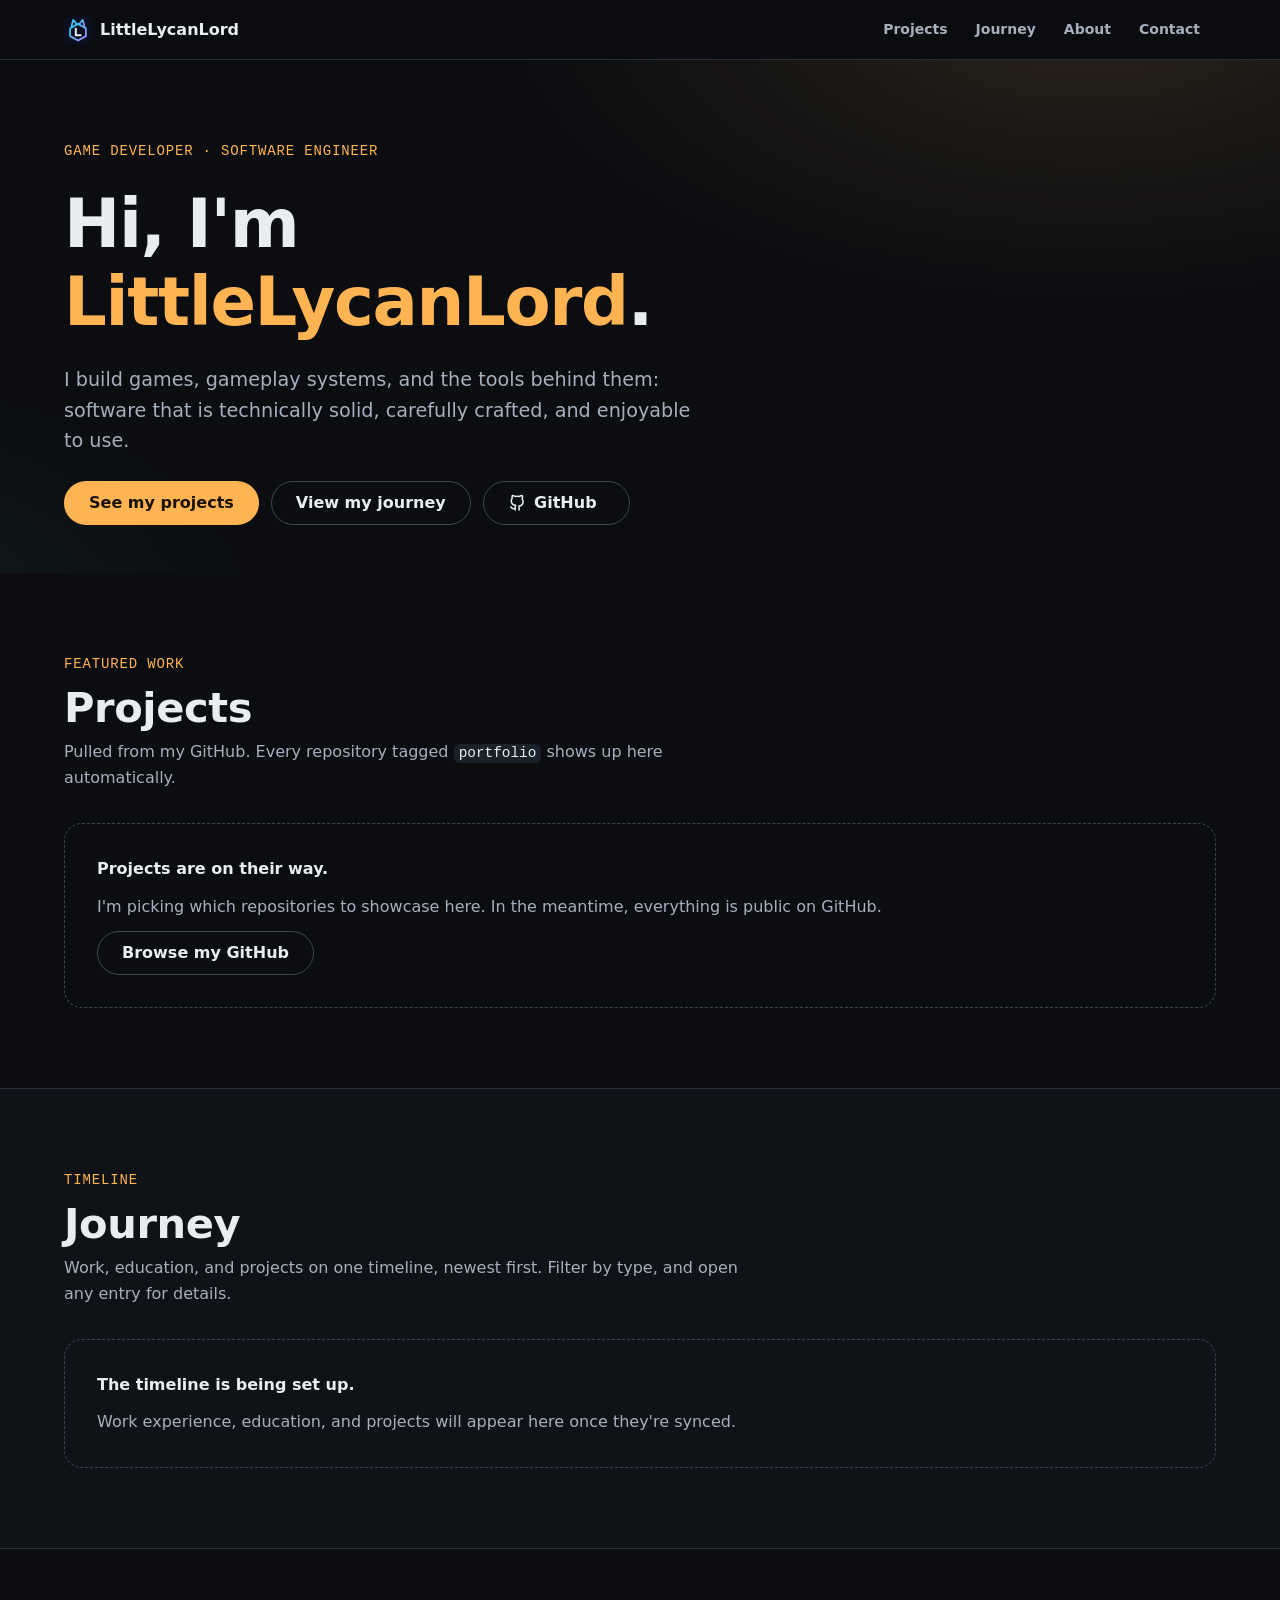
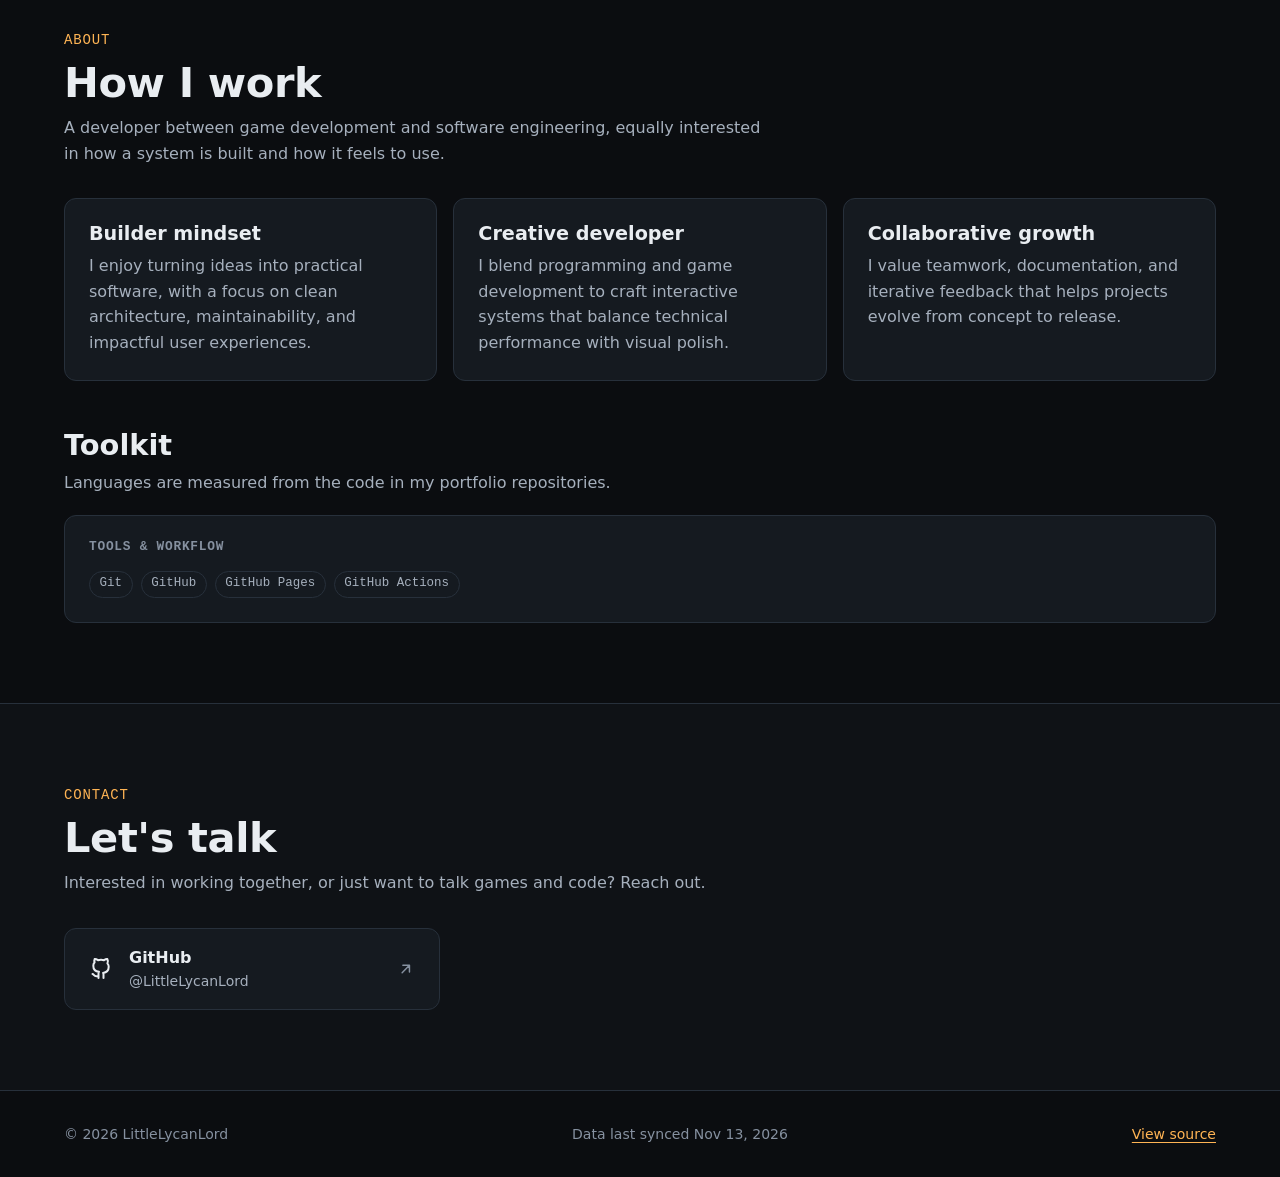
==== commit a55dc9cb: "Add sync-and-deploy workflow and rebuild the site Phase 2 (automation): - .github/workflows/sync-and" ====
--- a/index.html
+++ b/index.html
@@ -6,10 +6,10 @@
     <title>LittleLycanLord — Game Developer &amp; Software Engineer</title>
     <meta
       name="description"
-      content="Portfolio of LittleLycanLord: game development, gameplay programming, software engineering, and creative technical work."
+      content="Portfolio of LittleLycanLord: games, gameplay systems, and software, with a timeline of projects, work, and education."
     />
     <meta name="author" content="LittleLycanLord" />
-    <meta name="theme-color" content="#070a12" />
+    <meta name="theme-color" content="#0b0d10" />
     <meta name="color-scheme" content="dark" />
     <link rel="canonical" href="https://littlelycanlord.github.io/" />
 
@@ -17,20 +17,14 @@
     <meta property="og:type" content="website" />
     <meta property="og:site_name" content="LittleLycanLord" />
     <meta property="og:title" content="LittleLycanLord — Game Developer &amp; Software Engineer" />
-    <meta
-      property="og:description"
-      content="Game development, gameplay programming, software engineering, and creative technical work."
-    />
+    <meta property="og:description" content="Games, gameplay systems, and software, with a timeline of projects, work, and education." />
     <meta property="og:url" content="https://littlelycanlord.github.io/" />
     <meta name="twitter:card" content="summary" />
     <meta name="twitter:title" content="LittleLycanLord — Game Developer &amp; Software Engineer" />
-    <meta
-      name="twitter:description"
-      content="Game development, gameplay programming, software engineering, and creative technical work."
-    />
+    <meta name="twitter:description" content="Games, gameplay systems, and software, with a timeline of projects, work, and education." />
 
     <link rel="icon" href="assets/favicon.svg" type="image/svg+xml" />
-    <link rel="stylesheet" href="styles.css" />
+    <link rel="stylesheet" href="css/site.css" />
 
     <script type="application/ld+json">
       {
@@ -52,245 +46,159 @@
   <body>
     <a class="skip-link" href="#main">Skip to main content</a>
 
-    <!-- ============================== HERO ============================== -->
-    <header id="home" class="hero">
-      <div class="hero__backdrop" aria-hidden="true"></div>
-
-      <div class="hero__inner">
-        <div class="hero__content">
-          <p class="eyebrow">
-            <span class="eyebrow__mark" aria-hidden="true"></span>
-            Game developer · Software engineer
+    <header class="site-header">
+      <div class="site-header__inner">
+        <a class="brand" href="#top" aria-label="LittleLycanLord, back to top">
+          <img src="assets/favicon.svg" alt="" width="28" height="28" />
+          <span class="brand__name">LittleLycanLord</span>
+        </a>
+        <nav class="site-nav" aria-label="Sections">
+          <ul>
+            <li><a href="#projects">Projects</a></li>
+            <li><a href="#journey">Journey</a></li>
+            <li><a href="#about">About</a></li>
+            <li><a href="#contact">Contact</a></li>
+          </ul>
+        </nav>
+      </div>
+    </header>
+
+    <p id="demoBanner" class="demo-banner" role="note" hidden>
+      Demo data: the projects and timeline below are fictional samples for previewing the layout.
+    </p>
+
+    <main id="main" tabindex="-1">
+      <!-- ============================== HERO ============================== -->
+      <section id="top" class="hero" aria-labelledby="hero-title">
+        <div class="container hero__inner">
+          <p class="eyebrow">Game developer · Software engineer</p>
+          <h1 id="hero-title" class="hero__title">
+            Hi, I'm <span class="hero__name">LittleLycanLord</span>.
+          </h1>
+          <p class="hero__lede">
+            I build games, gameplay systems, and the tools behind them: software that is technically
+            solid, carefully crafted, and enjoyable to use.
           </p>
-
-          <h1 class="hero__name" data-decode tabindex="-1">LittleLycanLord</h1>
-
-          <p class="hero__lede">
-            I build games, gameplay systems, and the tools behind them — software that is
-            technically solid, carefully crafted, and enjoyable to use.
-          </p>
+          <div class="hero__actions">
+            <a class="btn btn--primary" href="#projects">See my projects</a>
+            <a class="btn btn--ghost" href="#journey">View my journey</a>
+            <a class="btn btn--ghost" href="https://github.com/LittleLycanLord" target="_blank" rel="noopener noreferrer">
+              <svg class="icon" viewBox="0 0 24 24" aria-hidden="true">
+                <path d="M9 19c-4 1.5-4-2-5.5-2m11 4v-3.1c0-1 .1-1.4-.5-2 2.8-.3 5.7-1.4 5.7-6.1a4.8 4.8 0 0 0-1.3-3.4A4.5 4.5 0 0 0 18.3 2S17.2 1.7 15 3.2a13.6 13.6 0 0 0-6 0C6.8 1.7 5.7 2 5.7 2a4.5 4.5 0 0 0-.1 3.3 4.8 4.8 0 0 0-1.3 3.4c0 4.7 2.9 5.8 5.7 6.1-.6.6-.6 1.1-.5 2V21" />
+              </svg>
+              GitHub<span class="visually-hidden"> (opens in a new tab)</span>
+            </a>
+            <!--
+              LinkedIn: when you want it shown, copy the GitHub button above, set the href to your
+              public profile URL (https://www.linkedin.com/in/…), and change the label.
+            -->
+          </div>
+          <!-- Filled from the data: project, language, and role counts. Stays hidden if empty. -->
+          <dl id="heroStats" class="hero__stats" hidden></dl>
+        </div>
+      </section>
+
+      <!-- ============================== PROJECTS ============================== -->
+      <section id="projects" class="section" aria-labelledby="projects-title">
+        <div class="container">
+          <header class="section__header">
+            <p class="section__kicker">Featured work</p>
+            <h2 id="projects-title">Projects</h2>
+            <p class="section__intro">
+              Pulled from my GitHub. Every repository tagged <code>portfolio</code> shows up here automatically.
+            </p>
+          </header>
+          <div id="projectsMount" class="data-mount" aria-busy="true">
+            <p class="data-state" role="status">Loading projects…</p>
+            <noscript>
+              <p class="data-state">
+                Projects need JavaScript to load. You can browse my repositories on
+                <a href="https://github.com/LittleLycanLord">GitHub</a> instead.
+              </p>
+            </noscript>
+          </div>
+        </div>
+      </section>
+
+      <!-- ============================== JOURNEY (TIMELINE) ============================== -->
+      <section id="journey" class="section section--alt" aria-labelledby="journey-title">
+        <div class="container">
+          <header class="section__header">
+            <p class="section__kicker">Timeline</p>
+            <h2 id="journey-title">Journey</h2>
+            <p class="section__intro">
+              Work, education, and projects on one timeline, newest first. Filter by type, and open any
+              entry for details.
+            </p>
+          </header>
+          <div id="timelineMount" class="data-mount" aria-busy="true">
+            <p class="data-state" role="status">Loading timeline…</p>
+            <noscript><p class="data-state">The timeline needs JavaScript to load.</p></noscript>
+          </div>
+        </div>
+      </section>
+
+      <!-- ============================== ABOUT + TOOLKIT ============================== -->
+      <section id="about" class="section" aria-labelledby="about-title">
+        <div class="container about">
+          <header class="section__header">
+            <p class="section__kicker">About</p>
+            <h2 id="about-title">How I work</h2>
+            <p class="section__intro">
+              A developer between game development and software engineering, equally interested in how a
+              system is built and how it feels to use.
+            </p>
+          </header>
+
+          <ul class="principles" role="list">
+            <li class="principle">
+              <h3>Builder mindset</h3>
+              <p>
+                I enjoy turning ideas into practical software, with a focus on clean architecture,
+                maintainability, and impactful user experiences.
+              </p>
+            </li>
+            <li class="principle">
+              <h3>Creative developer</h3>
+              <p>
+                I blend programming and game development to craft interactive systems that balance
+                technical performance with visual polish.
+              </p>
+            </li>
+            <li class="principle">
+              <h3>Collaborative growth</h3>
+              <p>
+                I value teamwork, documentation, and iterative feedback that helps projects evolve from
+                concept to release.
+              </p>
+            </li>
+          </ul>
+
+          <div class="toolkit">
+            <h3 class="toolkit__title">Toolkit</h3>
+            <p class="toolkit__intro">Languages are measured from the code in my portfolio repositories.</p>
+            <div id="toolkitMount" class="data-mount" aria-busy="true">
+              <p class="data-state" role="status">Loading toolkit…</p>
+              <noscript><p class="data-state">The toolkit needs JavaScript to load.</p></noscript>
+            </div>
+          </div>
+        </div>
+      </section>
+
+      <!-- ============================== CONTACT ============================== -->
+      <section id="contact" class="section section--alt" aria-labelledby="contact-title">
+        <div class="container contact">
+          <header class="section__header">
+            <p class="section__kicker">Contact</p>
+            <h2 id="contact-title">Let's talk</h2>
+            <p class="section__intro">Interested in working together, or just want to talk games and code? Reach out.</p>
+          </header>
 
           <!--
-            Availability indicator. Remove the `hidden` attribute and edit the text
-            to show it, e.g. "Open to opportunities" or "Currently heads-down on a project".
+            Only real channels are listed. To add one, copy the <li> below and change the href,
+            label, value, and icon path. Example for email: href="mailto:you@example.com".
           -->
-          <p class="status" hidden>
-            <span class="status__dot" aria-hidden="true"></span>
-            <span>Open to opportunities</span>
-          </p>
-
-          <div class="hero__actions">
-            <a class="btn btn--primary" href="#projects">
-              View projects
-              <svg class="icon" viewBox="0 0 24 24" aria-hidden="true"><path d="M5 12h14M13 6l6 6-6 6" /></svg>
-            </a>
-            <a class="btn btn--ghost" href="#contact">Get in touch</a>
-          </div>
-        </div>
-
-        <aside class="hud" aria-labelledby="hud-title">
-          <div class="hud__header">
-            <span class="hud__dots" aria-hidden="true"><i></i><i></i><i></i></span>
-            <p id="hud-title" class="hud__title">focus_areas</p>
-          </div>
-          <ul class="hud__list">
-            <li><span class="hud__key">01</span> Game development</li>
-            <li><span class="hud__key">02</span> Gameplay &amp; systems programming</li>
-            <li><span class="hud__key">03</span> Software engineering</li>
-            <li><span class="hud__key">04</span> Creative technical work</li>
-          </ul>
-        </aside>
-      </div>
-
-      <nav class="hero__nav" aria-label="Section navigation">
-        <a href="#about">About</a>
-        <a href="#skills">Toolkit</a>
-        <a href="#career">Career</a>
-        <a href="#projects">Projects</a>
-        <a href="#contact">Contact</a>
-      </nav>
-    </header>
-
-    <div class="page-shell">
-      <!-- Sticky scrollspy: sidebar on wide screens, top bar on small screens. -->
-      <nav class="scrollspy" aria-label="On this page">
-        <p class="scrollspy__label" aria-hidden="true">On this page</p>
-        <ul>
-          <li><a href="#home">Home</a></li>
-          <li><a href="#about">About</a></li>
-          <li><a href="#skills">Toolkit</a></li>
-          <li><a href="#career">Career</a></li>
-          <li><a href="#projects">Projects</a></li>
-          <li><a href="#contact">Contact</a></li>
-        </ul>
-      </nav>
-
-      <main id="main" tabindex="-1">
-        <!-- ============================== ABOUT ============================== -->
-        <section id="about" class="section" aria-labelledby="about-title">
-          <div class="section__heading">
-            <p class="section__index" aria-hidden="true">01</p>
-            <h2 id="about-title" data-decode>Who am I?</h2>
-            <p>
-              A developer who sits between game development and software engineering — equally
-              interested in how a system is built and how it feels to use.
-            </p>
-          </div>
-
-          <div class="carousel carousel--peek" data-carousel="peek" data-carousel-label="About me" data-carousel-item="card">
-            <div class="carousel__viewport">
-              <div class="carousel__track">
-                <article class="about-card">
-                  <button
-                    class="about-card__media"
-                    type="button"
-                    data-lightbox="about"
-                    aria-label="Enlarge image: Builder mindset"
-                  >
-                    <img
-                      src="assets/img/about-builder.svg"
-                      alt="Abstract illustration of modular blocks snapping into a grid"
-                      width="640"
-                      height="480"
-                      loading="lazy"
-                      decoding="async"
-                    />
-                  </button>
-                  <div class="about-card__body">
-                    <p class="about-card__tag">Strength</p>
-                    <h3>Builder mindset</h3>
-                    <p>
-                      I enjoy turning ideas into practical software, with a focus on clean
-                      architecture, maintainability, and impactful user experiences.
-                    </p>
-                  </div>
-                </article>
-
-                <article class="about-card">
-                  <button
-                    class="about-card__media"
-                    type="button"
-                    data-lightbox="about"
-                    aria-label="Enlarge image: Creative developer"
-                  >
-                    <img
-                      src="assets/img/about-creative.svg"
-                      alt="Abstract illustration of a game controller outline over a pixel grid"
-                      width="640"
-                      height="480"
-                      loading="lazy"
-                      decoding="async"
-                    />
-                  </button>
-                  <div class="about-card__body">
-                    <p class="about-card__tag">Interests</p>
-                    <h3>Creative developer</h3>
-                    <p>
-                      I blend programming and game development to craft interactive systems that
-                      balance technical performance with visual polish.
-                    </p>
-                  </div>
-                </article>
-
-                <article class="about-card">
-                  <button
-                    class="about-card__media"
-                    type="button"
-                    data-lightbox="about"
-                    aria-label="Enlarge image: Collaborative growth"
-                  >
-                    <img
-                      src="assets/img/about-collab.svg"
-                      alt="Abstract illustration of connected nodes forming a network"
-                      width="640"
-                      height="480"
-                      loading="lazy"
-                      decoding="async"
-                    />
-                  </button>
-                  <div class="about-card__body">
-                    <p class="about-card__tag">Working style</p>
-                    <h3>Collaborative growth</h3>
-                    <p>
-                      I value teamwork, documentation, and iterative feedback that helps projects
-                      evolve from concept to release.
-                    </p>
-                  </div>
-                </article>
-              </div>
-            </div>
-          </div>
-        </section>
-
-        <!-- ============================== SKILLS ============================== -->
-        <section id="skills" class="section" aria-labelledby="skills-title">
-          <div class="section__heading">
-            <p class="section__index" aria-hidden="true">02</p>
-            <h2 id="skills-title" data-decode>Toolkit</h2>
-            <p>Languages, engines, and tools I work with.</p>
-          </div>
-          <div id="skillsGrid" class="skills-grid" data-source="data/skills.json" data-kind="skills" aria-busy="true">
-            <p class="data-state" role="status">Loading toolkit…</p>
-            <noscript><p class="data-state">The toolkit list needs JavaScript to load.</p></noscript>
-          </div>
-        </section>
-
-        <!-- ============================== CAREER ============================== -->
-        <section id="career" class="section" aria-labelledby="career-title">
-          <div class="section__heading">
-            <p class="section__index" aria-hidden="true">03</p>
-            <h2 id="career-title" data-decode>My Career</h2>
-            <p>Roles, studies, and milestones along the way.</p>
-          </div>
-          <div class="carousel carousel--peek carousel--timeline" data-carousel="peek" data-carousel-label="Career timeline" data-carousel-item="entry">
-            <div class="carousel__viewport">
-              <div id="careerTimeline" class="carousel__track" data-source="data/career.json" data-kind="career" aria-busy="true">
-                <p class="data-state" role="status">Loading career timeline…</p>
-                <noscript><p class="data-state">The career timeline needs JavaScript to load.</p></noscript>
-              </div>
-            </div>
-          </div>
-        </section>
-
-        <!-- ============================== PROJECTS ============================== -->
-        <section id="projects" class="section" aria-labelledby="projects-title">
-          <div class="section__heading">
-            <p class="section__index" aria-hidden="true">04</p>
-            <h2 id="projects-title" data-decode>My Projects</h2>
-            <p>Games, tools, and software I have designed and built.</p>
-          </div>
-          <div class="carousel carousel--single" data-carousel="single" data-carousel-label="Projects" data-carousel-item="project">
-            <div class="carousel__viewport">
-              <div id="projectsTimeline" class="carousel__track" data-source="data/projects.json" data-kind="projects" aria-busy="true">
-                <p class="data-state" role="status">Loading projects…</p>
-                <noscript>
-                  <p class="data-state">
-                    Projects need JavaScript to load. You can browse my repositories on
-                    <a href="https://github.com/LittleLycanLord">GitHub</a> instead.
-                  </p>
-                </noscript>
-              </div>
-            </div>
-          </div>
-        </section>
-
-        <!-- ============================== CONTACT ============================== -->
-        <section id="contact" class="section section--contact" aria-labelledby="contact-title">
-          <div class="section__heading">
-            <p class="section__index" aria-hidden="true">05</p>
-            <h2 id="contact-title" data-decode>Contact Me</h2>
-            <p>
-              Interested in working together, or just want to talk games and code? Reach out
-              through any of the channels below.
-            </p>
-          </div>
-
-          <!--
-            Placeholder cards are shown as non-links with a "Placeholder" badge.
-            To publish a channel, replace the <div class="contact-card is-placeholder"> with an
-            <a class="contact-card" href="..."> as in the GitHub card. See README → Contact links.
-          -->
-          <ul class="contact-grid" role="list">
+          <ul class="contact-list" role="list">
             <li>
               <a class="contact-card" href="https://github.com/LittleLycanLord" target="_blank" rel="noopener noreferrer">
                 <svg class="contact-card__icon" viewBox="0 0 24 24" aria-hidden="true">
@@ -304,67 +212,22 @@
                 <svg class="contact-card__arrow" viewBox="0 0 24 24" aria-hidden="true"><path d="M7 17 17 7M8 7h9v9" /></svg>
               </a>
             </li>
-            <li>
-              <div class="contact-card is-placeholder">
-                <svg class="contact-card__icon" viewBox="0 0 24 24" aria-hidden="true">
-                  <rect x="3" y="5" width="18" height="14" rx="2" />
-                  <path d="m3 7 9 6 9-6" />
-                </svg>
-                <span class="contact-card__text">
-                  <span class="contact-card__label">Email</span>
-                  <span class="contact-card__value">Address not published yet</span>
-                  <span class="badge badge--placeholder">Placeholder</span>
-                </span>
-              </div>
-            </li>
-            <li>
-              <div class="contact-card is-placeholder">
-                <svg class="contact-card__icon" viewBox="0 0 24 24" aria-hidden="true">
-                  <path d="M16 8a6 6 0 0 1 6 6v7h-4v-7a2 2 0 0 0-4 0v7h-4v-7a6 6 0 0 1 6-6Z" />
-                  <rect x="2" y="9" width="4" height="12" rx="1" />
-                  <circle cx="4" cy="4" r="2" />
-                </svg>
-                <span class="contact-card__text">
-                  <span class="contact-card__label">LinkedIn</span>
-                  <span class="contact-card__value">Profile link not added yet</span>
-                  <span class="badge badge--placeholder">Placeholder</span>
-                </span>
-              </div>
-            </li>
-            <li>
-              <div class="contact-card is-placeholder">
-                <svg class="contact-card__icon" viewBox="0 0 24 24" aria-hidden="true">
-                  <rect x="3" y="4" width="18" height="16" rx="2" />
-                  <path d="M8 8h8M8 12h8M8 16h5" />
-                </svg>
-                <span class="contact-card__text">
-                  <span class="contact-card__label">Indeed</span>
-                  <span class="contact-card__value">Profile link not added yet</span>
-                  <span class="badge badge--placeholder">Placeholder</span>
-                </span>
-              </div>
-            </li>
           </ul>
-        </section>
-      </main>
-    </div>
+        </div>
+      </section>
+    </main>
 
     <footer class="site-footer">
-      <p>
-        <span class="brand-mark" aria-hidden="true"></span>
-        © <span data-year>2026</span> LittleLycanLord
-      </p>
-      <p>
-        Hand-built with HTML, CSS, and JavaScript ·
-        <a href="https://github.com/LittleLycanLord/littlelycanlord.github.io" target="_blank" rel="noopener noreferrer"
-          >View source<span class="visually-hidden"> (opens in a new tab)</span></a
-        >
-      </p>
+      <div class="container site-footer__inner">
+        <p>© <span data-year>2026</span> LittleLycanLord</p>
+        <p id="syncedAt" class="site-footer__sync" hidden></p>
+        <p>
+          <a href="https://github.com/LittleLycanLord/littlelycanlord.github.io" target="_blank" rel="noopener noreferrer"
+            >View source<span class="visually-hidden"> (opens in a new tab)</span></a
+          >
+        </p>
+      </div>
     </footer>
-
-    <button id="backToTop" class="back-to-top" type="button" aria-label="Back to top" hidden>
-      <svg class="icon" viewBox="0 0 24 24" aria-hidden="true"><path d="M12 19V5M6 11l6-6 6 6" /></svg>
-    </button>
 
     <dialog id="lightbox" class="lightbox" aria-labelledby="lightbox-caption">
       <div class="lightbox__inner">
--- a/css/site.css
+++ b/css/site.css
@@ -0,0 +1,1318 @@
+/* ==========================================================================
+   LittleLycanLord portfolio
+   --------------------------------------------------------------------------
+   1. Tokens          5. Hero             9. Timeline
+   2. Base            6. Sections        10. About + toolkit
+   3. Utilities       7. Carousel        11. Contact, footer
+   4. Header, nav     8. Project card    12. Lightbox, reduced motion
+   ========================================================================== */
+
+/* 1. Tokens ---------------------------------------------------------------- */
+:root {
+  --bg: #0b0d10;
+  --bg-alt: #0f1216;
+  --surface: #151a20;
+  --surface-2: #1b2129;
+  --border: #27303b;
+  --border-strong: #3a4553;
+  --text: #e9edf1;
+  --muted: #a6b0bd;
+  --faint: #8691a0;
+
+  --accent: #ffb454;
+  --accent-strong: #ffc97f;
+  --on-accent: #1a1204;
+
+  /* Entry types: always paired with a text label */
+  --work: #ffb454;
+  --education: #b9a2ff;
+  --project: #4fd1c5;
+  --now: #7ee787;
+
+  --font-sans: system-ui, -apple-system, "Segoe UI", Roboto, "Helvetica Neue", Arial, sans-serif;
+  --font-mono: ui-monospace, "Cascadia Code", "SF Mono", Menlo, Consolas, monospace;
+
+  --step--1: 0.875rem;
+  --step-0: 1rem;
+  --step-1: 1.2rem;
+  --step-2: clamp(1.45rem, 1.2rem + 1vw, 1.8rem);
+  --step-3: clamp(1.9rem, 1.4rem + 2vw, 2.6rem);
+  --step-4: clamp(2.4rem, 1.5rem + 4vw, 4.2rem);
+
+  --space-1: 0.25rem;
+  --space-2: 0.5rem;
+  --space-3: 0.75rem;
+  --space-4: 1rem;
+  --space-5: 1.5rem;
+  --space-6: 2rem;
+  --space-7: 3rem;
+  --space-8: 5rem;
+
+  --radius-sm: 6px;
+  --radius: 12px;
+  --radius-lg: 18px;
+
+  --ease: cubic-bezier(0.2, 0.7, 0.2, 1);
+  --dur: 220ms;
+  --dur-slow: 450ms;
+
+  --container: 72rem;
+  --header-h: 3.75rem;
+}
+
+/* 2. Base ------------------------------------------------------------------ */
+*,
+*::before,
+*::after {
+  box-sizing: border-box;
+}
+
+html {
+  scroll-behavior: smooth;
+  scroll-padding-top: calc(var(--header-h) + var(--space-4));
+  -webkit-text-size-adjust: 100%;
+}
+
+body {
+  margin: 0;
+  background: var(--bg);
+  color: var(--text);
+  font-family: var(--font-sans);
+  font-size: var(--step-0);
+  line-height: 1.6;
+  -webkit-font-smoothing: antialiased;
+}
+
+h1,
+h2,
+h3,
+h4 {
+  line-height: 1.15;
+  margin: 0;
+  text-wrap: balance;
+}
+
+p {
+  margin: 0;
+}
+
+a {
+  color: var(--accent);
+  text-underline-offset: 0.2em;
+}
+
+a:hover {
+  color: var(--accent-strong);
+}
+
+img,
+svg {
+  display: block;
+  max-width: 100%;
+}
+
+code {
+  font-family: var(--font-mono);
+  font-size: 0.9em;
+  padding: 0.1em 0.35em;
+  border-radius: var(--radius-sm);
+  background: var(--surface-2);
+  color: var(--text);
+}
+
+button {
+  font: inherit;
+  color: inherit;
+}
+
+:focus-visible {
+  outline: 3px solid var(--accent);
+  outline-offset: 3px;
+  border-radius: var(--radius-sm);
+}
+
+main:focus {
+  outline: none;
+}
+
+/* 3. Utilities ------------------------------------------------------------- */
+.visually-hidden {
+  position: absolute !important;
+  width: 1px;
+  height: 1px;
+  padding: 0;
+  margin: -1px;
+  overflow: hidden;
+  clip: rect(0 0 0 0);
+  white-space: nowrap;
+  border: 0;
+}
+
+.container {
+  width: min(100% - 2 * var(--space-5), var(--container));
+  margin-inline: auto;
+}
+
+.skip-link {
+  position: absolute;
+  left: var(--space-4);
+  top: -100px;
+  z-index: 100;
+  padding: var(--space-2) var(--space-4);
+  background: var(--accent);
+  color: var(--on-accent);
+  font-weight: 700;
+  border-radius: var(--radius-sm);
+  text-decoration: none;
+}
+
+.skip-link:focus {
+  top: var(--space-3);
+}
+
+.icon {
+  width: 1.15em;
+  height: 1.15em;
+  flex: none;
+  fill: none;
+  stroke: currentColor;
+  stroke-width: 2;
+  stroke-linecap: round;
+  stroke-linejoin: round;
+}
+
+.btn {
+  display: inline-flex;
+  align-items: center;
+  gap: var(--space-2);
+  min-height: 2.75rem;
+  padding: 0 var(--space-5);
+  border: 1px solid transparent;
+  border-radius: 999px;
+  font-weight: 600;
+  text-decoration: none;
+  cursor: pointer;
+  transition: background-color var(--dur) var(--ease), border-color var(--dur) var(--ease);
+}
+
+.btn--primary {
+  background: var(--accent);
+  color: var(--on-accent);
+}
+
+.btn--primary:hover {
+  background: var(--accent-strong);
+  color: var(--on-accent);
+}
+
+.btn--ghost {
+  border-color: var(--border-strong);
+  color: var(--text);
+  background: transparent;
+}
+
+.btn--ghost:hover {
+  border-color: var(--accent);
+  color: var(--text);
+}
+
+.icon-btn {
+  display: inline-grid;
+  place-items: center;
+  width: 2.75rem;
+  height: 2.75rem;
+  padding: 0;
+  border: 1px solid var(--border-strong);
+  border-radius: 50%;
+  background: var(--surface);
+  color: var(--text);
+  cursor: pointer;
+  transition: border-color var(--dur) var(--ease);
+}
+
+.icon-btn:hover:not(:disabled) {
+  border-color: var(--accent);
+}
+
+.icon-btn:disabled {
+  opacity: 0.35;
+  cursor: not-allowed;
+}
+
+.tag-list {
+  display: flex;
+  flex-wrap: wrap;
+  gap: var(--space-2);
+  margin: 0;
+  padding: 0;
+  list-style: none;
+}
+
+.tag {
+  padding: 0.15rem 0.6rem;
+  border: 1px solid var(--border);
+  border-radius: 999px;
+  color: var(--muted);
+  font-family: var(--font-mono);
+  font-size: 0.78rem;
+}
+
+.badge {
+  display: inline-flex;
+  align-items: center;
+  gap: 0.35rem;
+  padding: 0.05rem 0.55rem;
+  border: 1px solid currentColor;
+  border-radius: 999px;
+  font-family: var(--font-sans);
+  font-size: 0.72rem;
+  font-weight: 700;
+  letter-spacing: 0.02em;
+}
+
+.badge--now {
+  color: var(--now);
+}
+
+.badge--now::before {
+  content: "";
+  width: 0.45rem;
+  height: 0.45rem;
+  border-radius: 50%;
+  background: currentColor;
+}
+
+.badge--muted {
+  color: var(--faint);
+}
+
+.data-state {
+  padding: var(--space-5);
+  border: 1px dashed var(--border-strong);
+  border-radius: var(--radius);
+  color: var(--muted);
+}
+
+.data-state--error {
+  display: grid;
+  gap: var(--space-3);
+  justify-items: start;
+  border: 1px solid #f87171;
+}
+
+.demo-banner {
+  position: sticky;
+  top: var(--header-h);
+  z-index: 40;
+  padding: var(--space-2) var(--space-4);
+  border-bottom: 1px solid #6b4b0c;
+  background: #3b2a06;
+  color: #ffe2b0;
+  text-align: center;
+  font-size: var(--step--1);
+  font-weight: 600;
+}
+
+/* 4. Header, nav ----------------------------------------------------------- */
+.site-header {
+  position: sticky;
+  top: 0;
+  z-index: 50;
+  height: var(--header-h);
+  border-bottom: 1px solid var(--border);
+  background: rgb(11 13 16 / 0.85);
+  backdrop-filter: blur(10px);
+}
+
+.site-header__inner {
+  display: flex;
+  align-items: center;
+  justify-content: space-between;
+  gap: var(--space-4);
+  width: min(100% - 2 * var(--space-5), var(--container));
+  height: 100%;
+  margin-inline: auto;
+}
+
+.brand {
+  display: inline-flex;
+  flex: none;
+  align-items: center;
+  gap: var(--space-2);
+  color: var(--text);
+  font-weight: 700;
+  text-decoration: none;
+}
+
+.brand:hover {
+  color: var(--text);
+}
+
+.site-nav {
+  overflow-x: auto;
+  scrollbar-width: none;
+}
+
+.site-nav ul {
+  display: flex;
+  gap: var(--space-1);
+  margin: 0;
+  padding: var(--space-1);
+  list-style: none;
+}
+
+.site-nav a {
+  display: block;
+  padding: var(--space-2) var(--space-3);
+  border-radius: 999px;
+  color: var(--muted);
+  font-size: var(--step--1);
+  font-weight: 600;
+  text-decoration: none;
+  white-space: nowrap;
+}
+
+.site-nav a:hover {
+  color: var(--text);
+}
+
+.site-nav a[aria-current="location"] {
+  background: var(--surface-2);
+  color: var(--text);
+  box-shadow: inset 0 -2px 0 var(--accent);
+}
+
+@media (max-width: 560px) {
+  .brand__name {
+    display: none;
+  }
+
+  .site-header__inner {
+    gap: var(--space-2);
+  }
+
+  .site-nav a {
+    padding: var(--space-2);
+  }
+}
+
+/* 5. Hero ------------------------------------------------------------------ */
+.hero {
+  position: relative;
+  padding: var(--space-8) 0 var(--space-7);
+  overflow: hidden;
+  isolation: isolate;
+}
+
+.hero::before {
+  content: "";
+  position: absolute;
+  inset: 0;
+  z-index: -1;
+  background:
+    radial-gradient(60rem 30rem at 85% -10%, rgb(255 180 84 / 0.13), transparent 60%),
+    radial-gradient(40rem 25rem at -10% 110%, rgb(79 209 197 / 0.08), transparent 60%);
+}
+
+.hero__inner {
+  display: grid;
+  gap: var(--space-5);
+}
+
+.eyebrow,
+.section__kicker {
+  color: var(--accent);
+  font-family: var(--font-mono);
+  font-size: var(--step--1);
+  letter-spacing: 0.06em;
+  text-transform: uppercase;
+}
+
+.hero__title {
+  max-width: 18ch;
+  font-size: var(--step-4);
+  letter-spacing: -0.02em;
+}
+
+.hero__name {
+  color: var(--accent);
+}
+
+.hero__lede {
+  max-width: 40rem;
+  color: var(--muted);
+  font-size: var(--step-1);
+}
+
+.hero__actions {
+  display: flex;
+  flex-wrap: wrap;
+  gap: var(--space-3);
+}
+
+.hero__stats {
+  display: flex;
+  flex-wrap: wrap;
+  gap: var(--space-6);
+  margin: var(--space-4) 0 0;
+  padding-top: var(--space-5);
+  border-top: 1px solid var(--border);
+}
+
+.hero__stats[hidden] {
+  display: none;
+}
+
+.hero__stats div {
+  display: flex;
+  flex-direction: column-reverse;
+}
+
+.hero__stats dt {
+  color: var(--faint);
+  font-size: var(--step--1);
+}
+
+.hero__stats dd {
+  margin: 0;
+  font-size: var(--step-2);
+  font-weight: 700;
+}
+
+/* 6. Sections -------------------------------------------------------------- */
+.section {
+  padding: var(--space-8) 0;
+}
+
+.section--alt {
+  border-block: 1px solid var(--border);
+  background: var(--bg-alt);
+}
+
+.section__header {
+  display: grid;
+  gap: var(--space-2);
+  max-width: 44rem;
+  margin-bottom: var(--space-6);
+}
+
+.section__header h2 {
+  font-size: var(--step-3);
+  letter-spacing: -0.01em;
+}
+
+.section__intro {
+  color: var(--muted);
+}
+
+/* 7. Carousel -------------------------------------------------------------- */
+/* Without JS (or before enhancement) the track is a native scroll-snap row. */
+.carousel__viewport {
+  overflow-x: auto;
+  scroll-snap-type: x mandatory;
+  padding-bottom: var(--space-2);
+}
+
+.carousel__track {
+  display: flex;
+  align-items: stretch;
+  gap: var(--space-5);
+}
+
+.carousel__track > * {
+  flex: 0 0 min(88%, 36rem);
+  scroll-snap-align: start;
+}
+
+.carousel.is-enhanced .carousel__viewport {
+  overflow: hidden;
+  padding-bottom: 0;
+  touch-action: pan-y;
+  -webkit-mask-image: linear-gradient(to right, #000 calc(100% - 4rem), transparent);
+  mask-image: linear-gradient(to right, #000 calc(100% - 4rem), transparent);
+}
+
+.carousel.is-enhanced .carousel__track {
+  transition: transform var(--dur-slow) var(--ease);
+}
+
+.carousel.is-enhanced .carousel__slide {
+  transition: opacity var(--dur-slow) var(--ease);
+}
+
+.carousel.is-enhanced .carousel__slide:not(.is-selected) {
+  opacity: 0.4;
+}
+
+.carousel__controls {
+  display: flex;
+  align-items: center;
+  gap: var(--space-3);
+  margin-top: var(--space-5);
+}
+
+.carousel__dots {
+  display: flex;
+  flex-wrap: wrap;
+  gap: var(--space-1);
+}
+
+.carousel__dot {
+  position: relative;
+  width: 1.75rem;
+  height: 1.75rem;
+  padding: 0;
+  border: 0;
+  background: none;
+  cursor: pointer;
+}
+
+.carousel__dot::before {
+  content: "";
+  position: absolute;
+  top: 50%;
+  left: 50%;
+  width: 0.6rem;
+  height: 0.6rem;
+  translate: -50% -50%;
+  border-radius: 999px;
+  background: var(--border-strong);
+  transition: width var(--dur) var(--ease), background-color var(--dur) var(--ease);
+}
+
+.carousel__dot[aria-current="true"]::before {
+  width: 1.4rem;
+  background: var(--accent);
+}
+
+.carousel__counter {
+  margin-left: auto;
+  color: var(--faint);
+  font-family: var(--font-mono);
+  font-size: var(--step--1);
+}
+
+.carousel__counter strong {
+  color: var(--text);
+}
+
+/* 8. Project card ---------------------------------------------------------- */
+.project-card {
+  display: grid;
+  grid-template-rows: auto 1fr;
+  overflow: hidden;
+  border: 1px solid var(--border);
+  border-radius: var(--radius-lg);
+  background: var(--surface);
+}
+
+.project-card__media {
+  display: block;
+  width: 100%;
+  aspect-ratio: 16 / 9;
+  padding: 0;
+  border: 0;
+  background: var(--surface-2);
+  cursor: zoom-in;
+}
+
+.project-card__media img {
+  width: 100%;
+  height: 100%;
+  object-fit: cover;
+}
+
+.project-card__cover {
+  display: grid;
+  place-items: center;
+  aspect-ratio: 5 / 2;
+  overflow: hidden;
+  background:
+    linear-gradient(135deg, color-mix(in srgb, var(--lang, var(--project)) 35%, transparent), transparent 70%),
+    repeating-linear-gradient(0deg, transparent 0 23px, rgb(255 255 255 / 0.04) 23px 24px),
+    repeating-linear-gradient(90deg, transparent 0 23px, rgb(255 255 255 / 0.04) 23px 24px),
+    var(--surface-2);
+}
+
+.project-card__monogram {
+  color: color-mix(in srgb, var(--lang, var(--project)) 75%, white);
+  font-family: var(--font-mono);
+  font-size: clamp(2.5rem, 6vw, 4rem);
+  font-weight: 700;
+  letter-spacing: 0.05em;
+}
+
+.project-card__body {
+  display: grid;
+  align-content: start;
+  gap: var(--space-3);
+  padding: var(--space-5);
+}
+
+.project-card__meta {
+  display: flex;
+  flex-wrap: wrap;
+  align-items: center;
+  gap: var(--space-2) var(--space-3);
+  color: var(--faint);
+  font-family: var(--font-mono);
+  font-size: 0.8rem;
+}
+
+.project-card__title {
+  font-size: var(--step-2);
+}
+
+.project-card__role {
+  color: var(--accent);
+  font-size: var(--step--1);
+  font-weight: 600;
+}
+
+.project-card__desc {
+  color: var(--muted);
+}
+
+.project-card__desc--empty {
+  color: var(--faint);
+  font-style: italic;
+}
+
+.project-card__highlights {
+  margin: 0;
+  padding-left: 1.2rem;
+  color: var(--muted);
+}
+
+.links {
+  display: flex;
+  flex-wrap: wrap;
+  gap: var(--space-2);
+  margin: var(--space-2) 0 0;
+  padding: 0;
+  list-style: none;
+}
+
+.links a {
+  display: inline-flex;
+  align-items: center;
+  gap: var(--space-2);
+  min-height: 2.5rem;
+  padding: 0 var(--space-4);
+  border: 1px solid var(--border-strong);
+  border-radius: 999px;
+  color: var(--text);
+  font-size: var(--step--1);
+  font-weight: 600;
+  text-decoration: none;
+}
+
+.links a:hover {
+  border-color: var(--accent);
+  color: var(--text);
+}
+
+/* Language bar */
+.langbar {
+  display: grid;
+  gap: var(--space-2);
+}
+
+.langbar__track {
+  display: flex;
+  height: 0.5rem;
+  overflow: hidden;
+  border-radius: 999px;
+  background: var(--surface-2);
+}
+
+.langbar__seg {
+  min-width: 2px;
+  background: var(--lang, var(--faint));
+}
+
+.langbar__seg + .langbar__seg {
+  border-left: 2px solid var(--surface);
+}
+
+.langbar__legend {
+  display: flex;
+  flex-wrap: wrap;
+  gap: var(--space-1) var(--space-4);
+  margin: 0;
+  padding: 0;
+  list-style: none;
+  color: var(--muted);
+  font-size: 0.8rem;
+}
+
+.langbar__legend li {
+  display: inline-flex;
+  align-items: center;
+  gap: 0.4rem;
+}
+
+.langbar__legend li::before {
+  content: "";
+  width: 0.6rem;
+  height: 0.6rem;
+  border-radius: 50%;
+  background: var(--lang, var(--faint));
+}
+
+.langbar__legend span {
+  color: var(--faint);
+  font-family: var(--font-mono);
+}
+
+.projects__more {
+  margin-top: var(--space-4);
+  color: var(--muted);
+}
+
+.empty-state {
+  display: grid;
+  gap: var(--space-3);
+  justify-items: start;
+  padding: var(--space-6);
+  border: 1px dashed var(--border-strong);
+  border-radius: var(--radius-lg);
+  color: var(--muted);
+}
+
+.empty-state strong {
+  color: var(--text);
+}
+
+/* 9. Timeline -------------------------------------------------------------- */
+.timeline__toolbar {
+  display: flex;
+  flex-wrap: wrap;
+  align-items: center;
+  gap: var(--space-3);
+  margin-bottom: var(--space-5);
+}
+
+.filters {
+  display: flex;
+  flex-wrap: wrap;
+  gap: var(--space-2);
+}
+
+.chip {
+  display: inline-flex;
+  align-items: center;
+  gap: var(--space-2);
+  min-height: 2.5rem;
+  padding: 0 var(--space-4);
+  border: 1px solid var(--border-strong);
+  border-radius: 999px;
+  background: transparent;
+  color: var(--muted);
+  font-size: var(--step--1);
+  font-weight: 600;
+  cursor: pointer;
+}
+
+.chip::before {
+  content: "";
+  width: 0.6rem;
+  height: 0.6rem;
+  border-radius: 50%;
+  background: var(--kind, var(--text));
+}
+
+.chip__count {
+  color: var(--faint);
+  font-family: var(--font-mono);
+  font-weight: 400;
+}
+
+.chip[aria-pressed="true"] {
+  border-color: var(--kind, var(--text));
+  background: color-mix(in srgb, var(--kind, var(--text)) 14%, transparent);
+  color: var(--text);
+}
+
+.chip[aria-pressed="false"]::before {
+  background: transparent;
+  box-shadow: inset 0 0 0 2px var(--kind, var(--text));
+}
+
+.timeline__status {
+  color: var(--faint);
+  font-size: var(--step--1);
+}
+
+.timeline__scroll {
+  display: none;
+  gap: var(--space-2);
+  margin-left: auto;
+}
+
+[data-kind="work"] {
+  --kind: var(--work);
+}
+
+[data-kind="education"] {
+  --kind: var(--education);
+}
+
+[data-kind="project"] {
+  --kind: var(--project);
+}
+
+.timeline__list {
+  margin: 0;
+  padding: 0;
+  list-style: none;
+}
+
+/* Vertical (default, small screens): rail on the left. */
+.tl-item {
+  position: relative;
+  padding: 0 0 var(--space-5) 2.25rem;
+  background: linear-gradient(var(--border-strong), var(--border-strong)) 0.6rem 0 / 2px 100% no-repeat;
+}
+
+.tl-item:last-child {
+  padding-bottom: 0;
+  background-size: 2px 1.5rem;
+}
+
+.tl-marker__label {
+  position: relative;
+  left: -2.25rem;
+  display: inline-block;
+  padding: 0.05rem 0.6rem;
+  border-radius: 999px;
+  background: var(--surface-2);
+  color: var(--muted);
+  font-family: var(--font-mono);
+  font-size: 0.8rem;
+  font-weight: 700;
+}
+
+.tl-marker--now .tl-marker__label {
+  background: color-mix(in srgb, var(--now) 18%, var(--bg-alt));
+  color: var(--now);
+}
+
+.tl-entry__dot {
+  position: absolute;
+  top: 1.1rem;
+  left: 0.2rem;
+  width: 0.95rem;
+  height: 0.95rem;
+  border: 3px solid var(--bg-alt);
+  border-radius: 50%;
+  background: var(--kind);
+  box-shadow: 0 0 0 1px var(--kind);
+}
+
+.tl-entry.is-ongoing .tl-entry__dot {
+  background: var(--bg-alt);
+  box-shadow: 0 0 0 2px var(--kind);
+}
+
+.tl-card {
+  display: grid;
+  gap: var(--space-2);
+  padding: var(--space-4) var(--space-5);
+  border: 1px solid var(--border);
+  border-left: 3px solid var(--kind);
+  border-radius: var(--radius);
+  background: var(--surface);
+  transition: background-color var(--dur) var(--ease);
+}
+
+.tl-entry.is-open .tl-card {
+  background: var(--surface-2);
+}
+
+.tl-card__top {
+  display: flex;
+  flex-wrap: wrap;
+  align-items: center;
+  gap: var(--space-2) var(--space-3);
+  font-size: 0.8rem;
+}
+
+.tl-kind {
+  color: var(--kind);
+  font-family: var(--font-mono);
+  font-weight: 700;
+  letter-spacing: 0.06em;
+  text-transform: uppercase;
+}
+
+.tl-date {
+  color: var(--faint);
+  font-family: var(--font-mono);
+}
+
+.tl-card__title {
+  font-size: var(--step-1);
+}
+
+.tl-toggle {
+  display: flex;
+  align-items: flex-start;
+  justify-content: space-between;
+  gap: var(--space-3);
+  width: 100%;
+  padding: 0;
+  border: 0;
+  background: none;
+  font-weight: 700;
+  text-align: left;
+  cursor: pointer;
+}
+
+.tl-toggle:hover .tl-toggle__text {
+  text-decoration: underline;
+  text-decoration-color: var(--kind);
+  text-underline-offset: 0.2em;
+}
+
+.tl-toggle .icon {
+  margin-top: 0.15rem;
+  color: var(--faint);
+  transition: transform var(--dur) var(--ease);
+}
+
+.tl-toggle[aria-expanded="true"] .icon {
+  transform: rotate(180deg);
+}
+
+.tl-card__org {
+  color: var(--muted);
+  font-size: var(--step--1);
+}
+
+.tl-details {
+  display: grid;
+  gap: var(--space-3);
+  padding-top: var(--space-3);
+  border-top: 1px solid var(--border);
+  color: var(--muted);
+  font-size: 0.95rem;
+}
+
+.tl-details[hidden] {
+  display: none;
+}
+
+.tl-details__desc {
+  white-space: pre-line;
+}
+
+.tl-details__list {
+  margin: 0;
+  padding-left: 1.2rem;
+}
+
+.tl-duration {
+  color: var(--faint);
+  font-family: var(--font-mono);
+  font-size: 0.8rem;
+}
+
+/* Horizontal (wide screens): rail on top, newest on the left. */
+@media (min-width: 900px) {
+  .timeline__scroll {
+    display: flex;
+  }
+
+  .timeline__viewport {
+    overflow-x: auto;
+    scroll-snap-type: x proximity;
+    padding: var(--space-1) var(--space-1) var(--space-4);
+    scrollbar-color: var(--border-strong) transparent;
+  }
+
+  .timeline__list {
+    display: flex;
+    align-items: flex-start;
+    width: max-content;
+  }
+
+  .tl-item {
+    flex: none;
+    width: 20rem;
+    padding: 2.6rem var(--space-5) 0 0;
+    background: linear-gradient(var(--border-strong), var(--border-strong)) 0 0.95rem / 100% 2px no-repeat;
+    scroll-snap-align: start;
+  }
+
+  .tl-item:last-child {
+    background-size: 1.5rem 2px;
+  }
+
+  .tl-marker {
+    width: auto;
+    padding: 0.35rem var(--space-3) 0 0;
+  }
+
+  .tl-marker__label {
+    left: 0;
+  }
+
+  .tl-entry__dot {
+    top: 0.5rem;
+    left: 0;
+  }
+}
+
+/* 10. About + toolkit ------------------------------------------------------ */
+.principles {
+  display: grid;
+  grid-template-columns: repeat(auto-fit, minmax(16rem, 1fr));
+  gap: var(--space-4);
+  margin: 0 0 var(--space-7);
+  padding: 0;
+  list-style: none;
+}
+
+.principle {
+  display: grid;
+  align-content: start;
+  gap: var(--space-2);
+  padding: var(--space-5);
+  border: 1px solid var(--border);
+  border-radius: var(--radius);
+  background: var(--surface);
+}
+
+.principle h3 {
+  font-size: var(--step-1);
+}
+
+.principle p {
+  color: var(--muted);
+}
+
+.toolkit {
+  display: grid;
+  gap: var(--space-2);
+}
+
+.toolkit__title {
+  font-size: var(--step-2);
+}
+
+.toolkit__intro {
+  margin-bottom: var(--space-3);
+  color: var(--muted);
+}
+
+.toolkit__grid {
+  display: grid;
+  grid-template-columns: repeat(auto-fit, minmax(18rem, 1fr));
+  gap: var(--space-5);
+}
+
+.toolkit__group {
+  display: grid;
+  align-content: start;
+  gap: var(--space-4);
+  padding: var(--space-5);
+  border: 1px solid var(--border);
+  border-radius: var(--radius);
+  background: var(--surface);
+}
+
+.toolkit__group h4 {
+  color: var(--faint);
+  font-family: var(--font-mono);
+  font-size: 0.8rem;
+  letter-spacing: 0.06em;
+  text-transform: uppercase;
+}
+
+.lang-list {
+  display: grid;
+  gap: var(--space-3);
+  margin: 0;
+  padding: 0;
+  list-style: none;
+}
+
+.lang-row {
+  display: grid;
+  grid-template-columns: 1fr auto;
+  gap: var(--space-1) var(--space-3);
+  font-size: 0.95rem;
+}
+
+.lang-row__count {
+  color: var(--faint);
+  font-family: var(--font-mono);
+  font-size: 0.8rem;
+}
+
+.lang-row__bar {
+  grid-column: 1 / -1;
+  height: 0.35rem;
+  overflow: hidden;
+  border-radius: 999px;
+  background: var(--surface-2);
+}
+
+.lang-row__bar span {
+  display: block;
+  width: var(--share);
+  height: 100%;
+  border-radius: inherit;
+  background: var(--lang, var(--accent));
+}
+
+/* 11. Contact, footer ------------------------------------------------------ */
+.contact-list {
+  display: grid;
+  grid-template-columns: repeat(auto-fill, minmax(16rem, 1fr));
+  gap: var(--space-4);
+  max-width: 48rem;
+  margin: 0;
+  padding: 0;
+  list-style: none;
+}
+
+.contact-card {
+  display: flex;
+  align-items: center;
+  gap: var(--space-4);
+  padding: var(--space-4) var(--space-5);
+  border: 1px solid var(--border);
+  border-radius: var(--radius);
+  background: var(--surface);
+  color: var(--text);
+  text-decoration: none;
+  transition: border-color var(--dur) var(--ease), transform var(--dur) var(--ease);
+}
+
+.contact-card:hover {
+  border-color: var(--accent);
+  color: var(--text);
+  transform: translateY(-2px);
+}
+
+.contact-card__icon,
+.contact-card__arrow {
+  flex: none;
+  width: 1.5rem;
+  height: 1.5rem;
+  fill: none;
+  stroke: currentColor;
+  stroke-width: 2;
+  stroke-linecap: round;
+  stroke-linejoin: round;
+}
+
+.contact-card__arrow {
+  width: 1.1rem;
+  margin-left: auto;
+  color: var(--faint);
+}
+
+.contact-card__text {
+  display: grid;
+}
+
+.contact-card__label {
+  font-weight: 700;
+}
+
+.contact-card__value {
+  color: var(--muted);
+  font-size: var(--step--1);
+}
+
+.site-footer {
+  padding: var(--space-6) 0;
+  color: var(--faint);
+  font-size: var(--step--1);
+}
+
+.site-footer__inner {
+  display: flex;
+  flex-wrap: wrap;
+  justify-content: space-between;
+  gap: var(--space-3);
+}
+
+/* 12. Lightbox, reduced motion -------------------------------------------- */
+.lightbox {
+  width: 100%;
+  height: 100%;
+  max-width: none;
+  max-height: none;
+  margin: 0;
+  padding: 0;
+  border: 0;
+  background: transparent;
+  color: var(--text);
+}
+
+.lightbox[open] {
+  display: grid;
+  place-items: center;
+}
+
+.lightbox::backdrop {
+  background: rgb(5 6 8 / 0.9);
+}
+
+.lightbox__inner {
+  position: relative;
+  display: grid;
+  grid-template-columns: auto 1fr auto;
+  align-items: center;
+  gap: var(--space-3);
+  width: min(100% - 2rem, 80rem);
+}
+
+.lightbox__stage {
+  display: grid;
+  justify-items: center;
+  gap: var(--space-3);
+  margin: 0;
+}
+
+.lightbox__img {
+  max-height: 80vh;
+  border-radius: var(--radius);
+  transition: opacity var(--dur) var(--ease);
+}
+
+.lightbox__img.is-loading {
+  opacity: 0.3;
+}
+
+.lightbox__caption {
+  color: var(--muted);
+  text-align: center;
+}
+
+.lightbox__close {
+  position: absolute;
+  top: -3.5rem;
+  right: 0;
+}
+
+body.lightbox-open {
+  overflow: hidden;
+}
+
+@media (prefers-reduced-motion: reduce) {
+  html {
+    scroll-behavior: auto;
+  }
+
+  *,
+  *::before,
+  *::after {
+    transition-duration: 0.01ms !important;
+    animation-duration: 0.01ms !important;
+  }
+}
